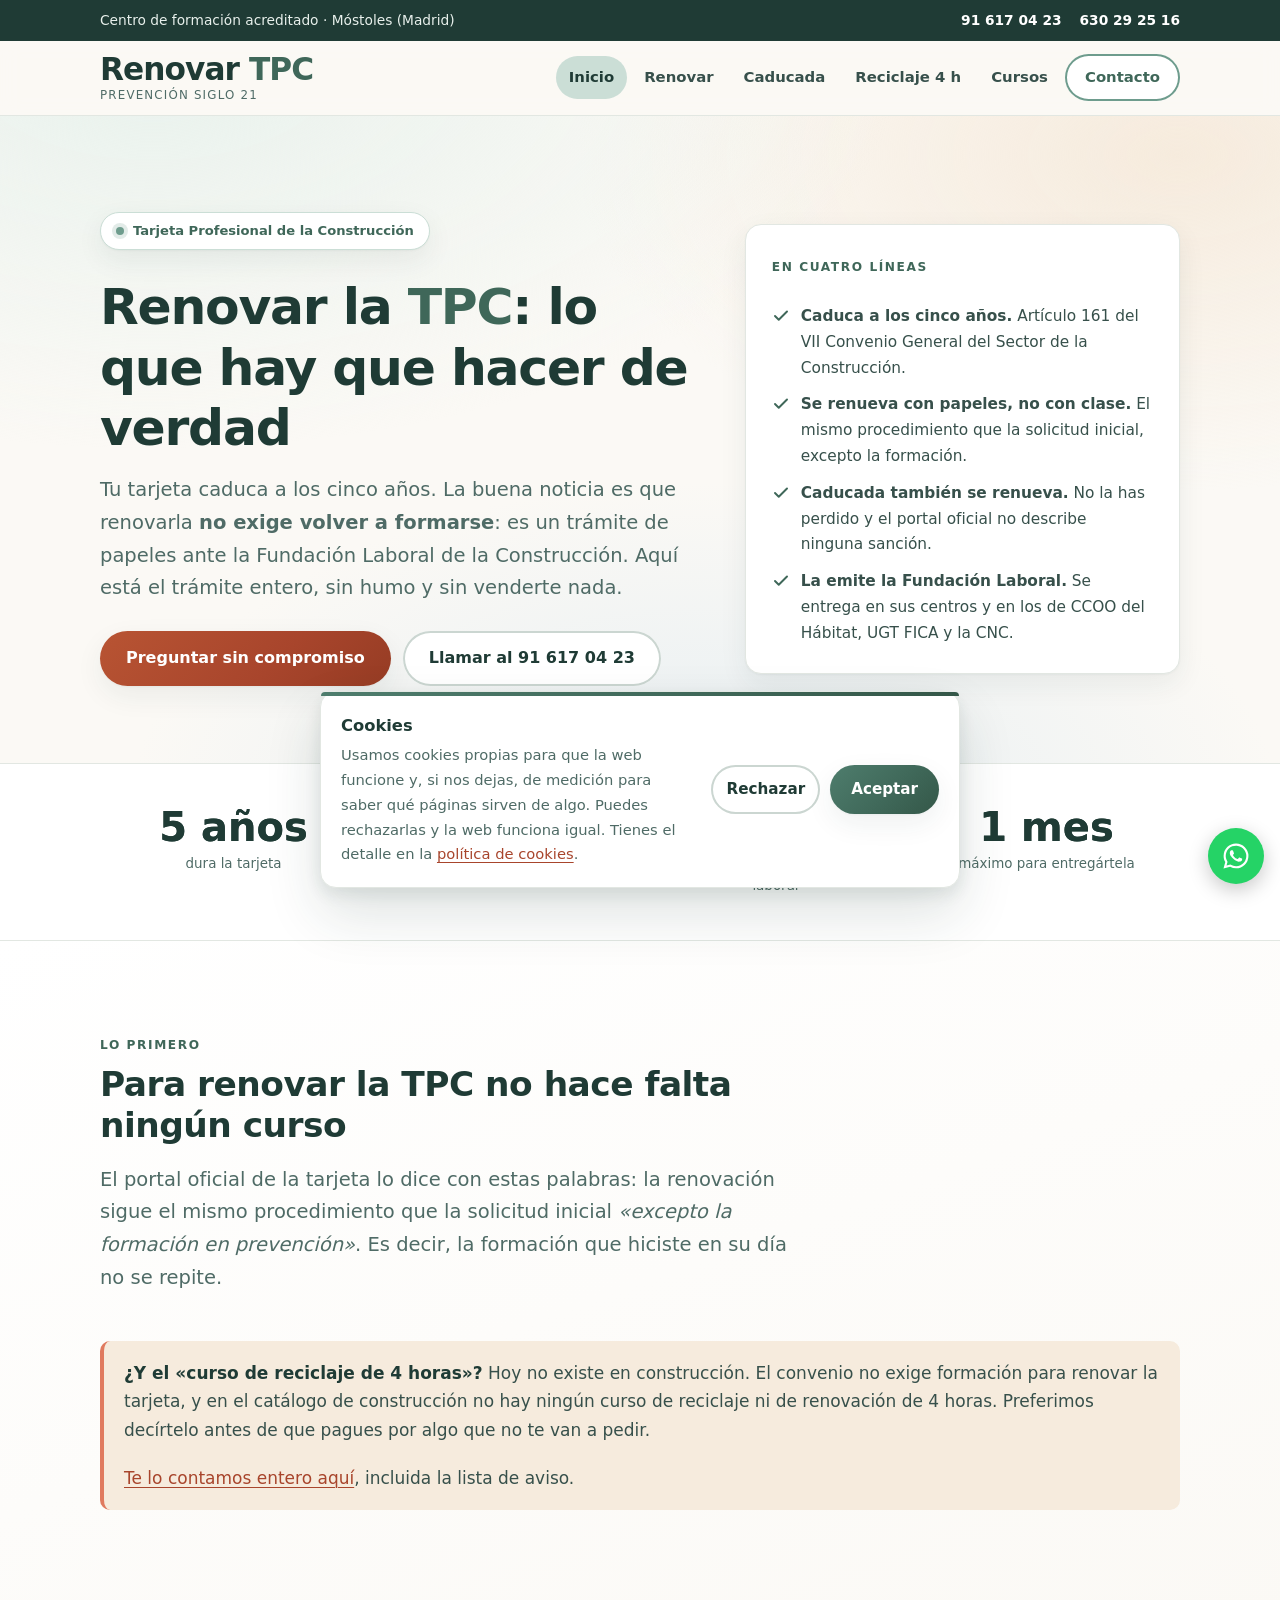
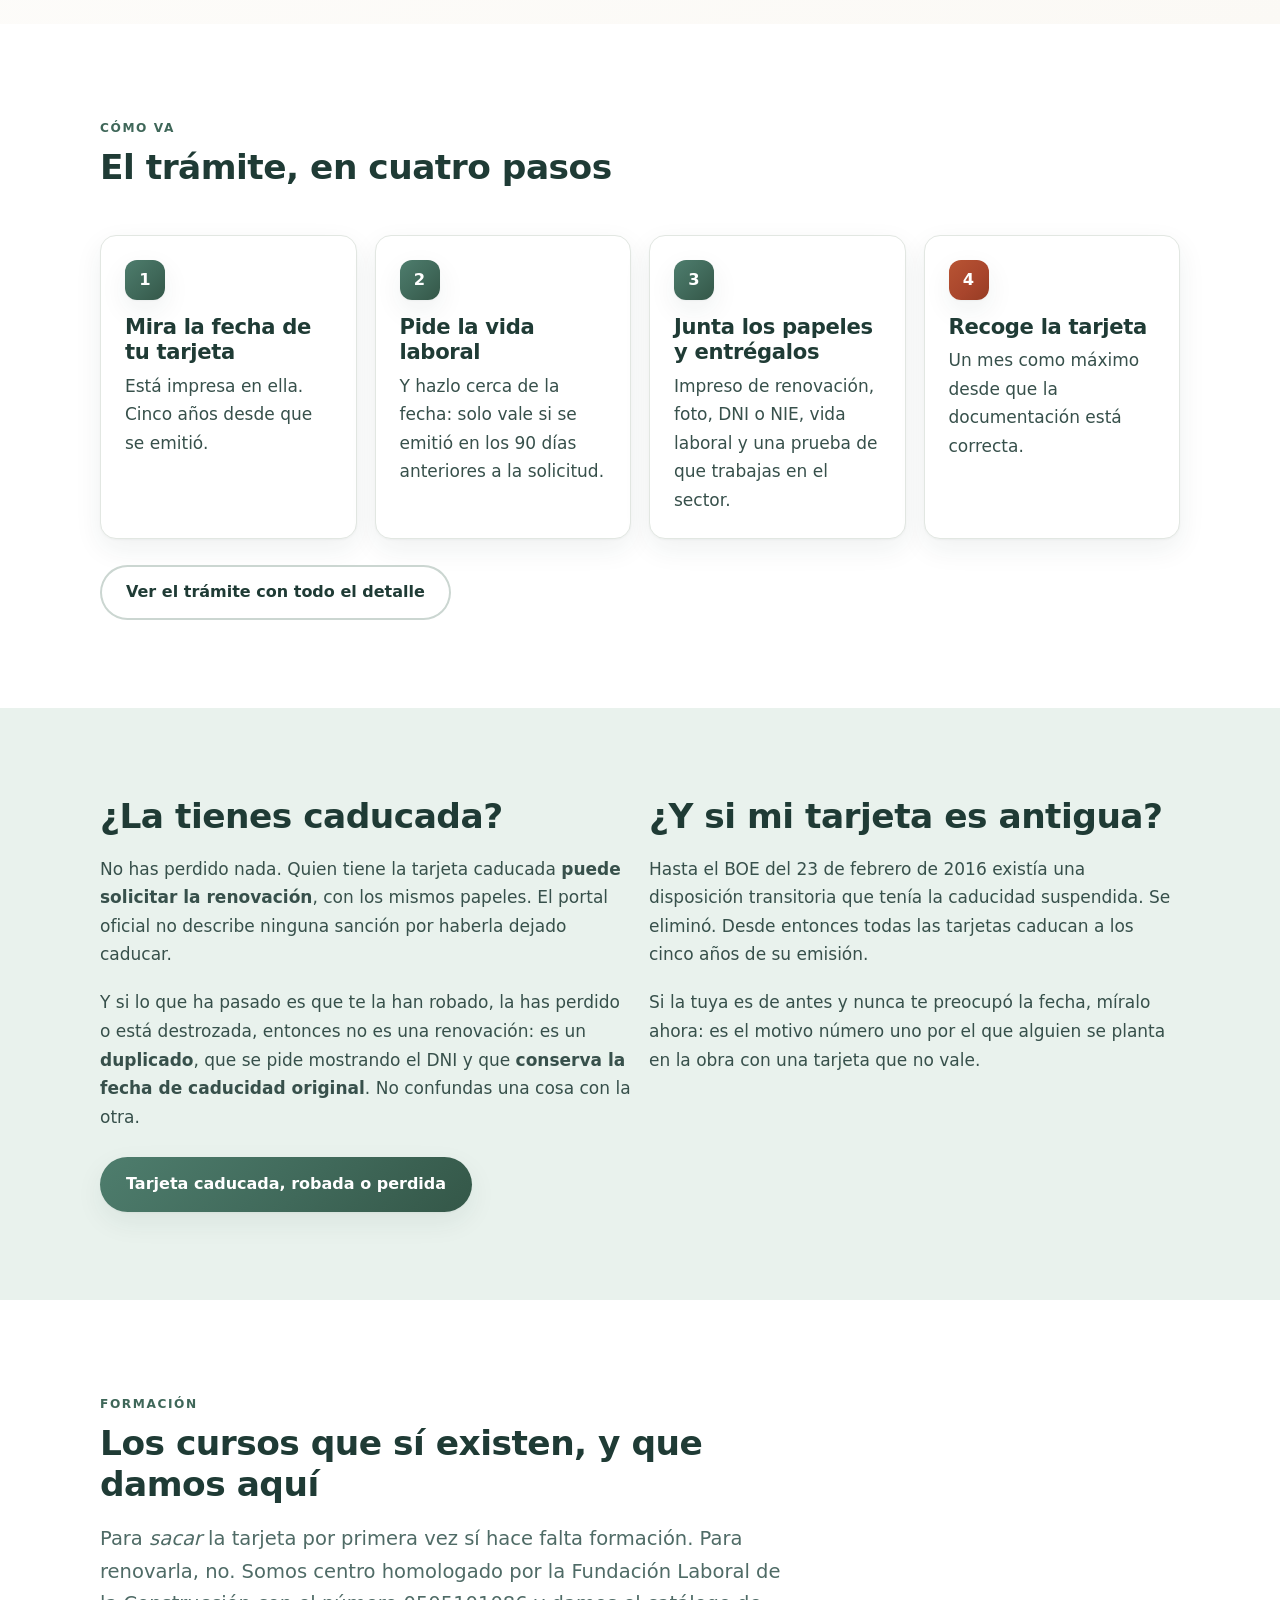
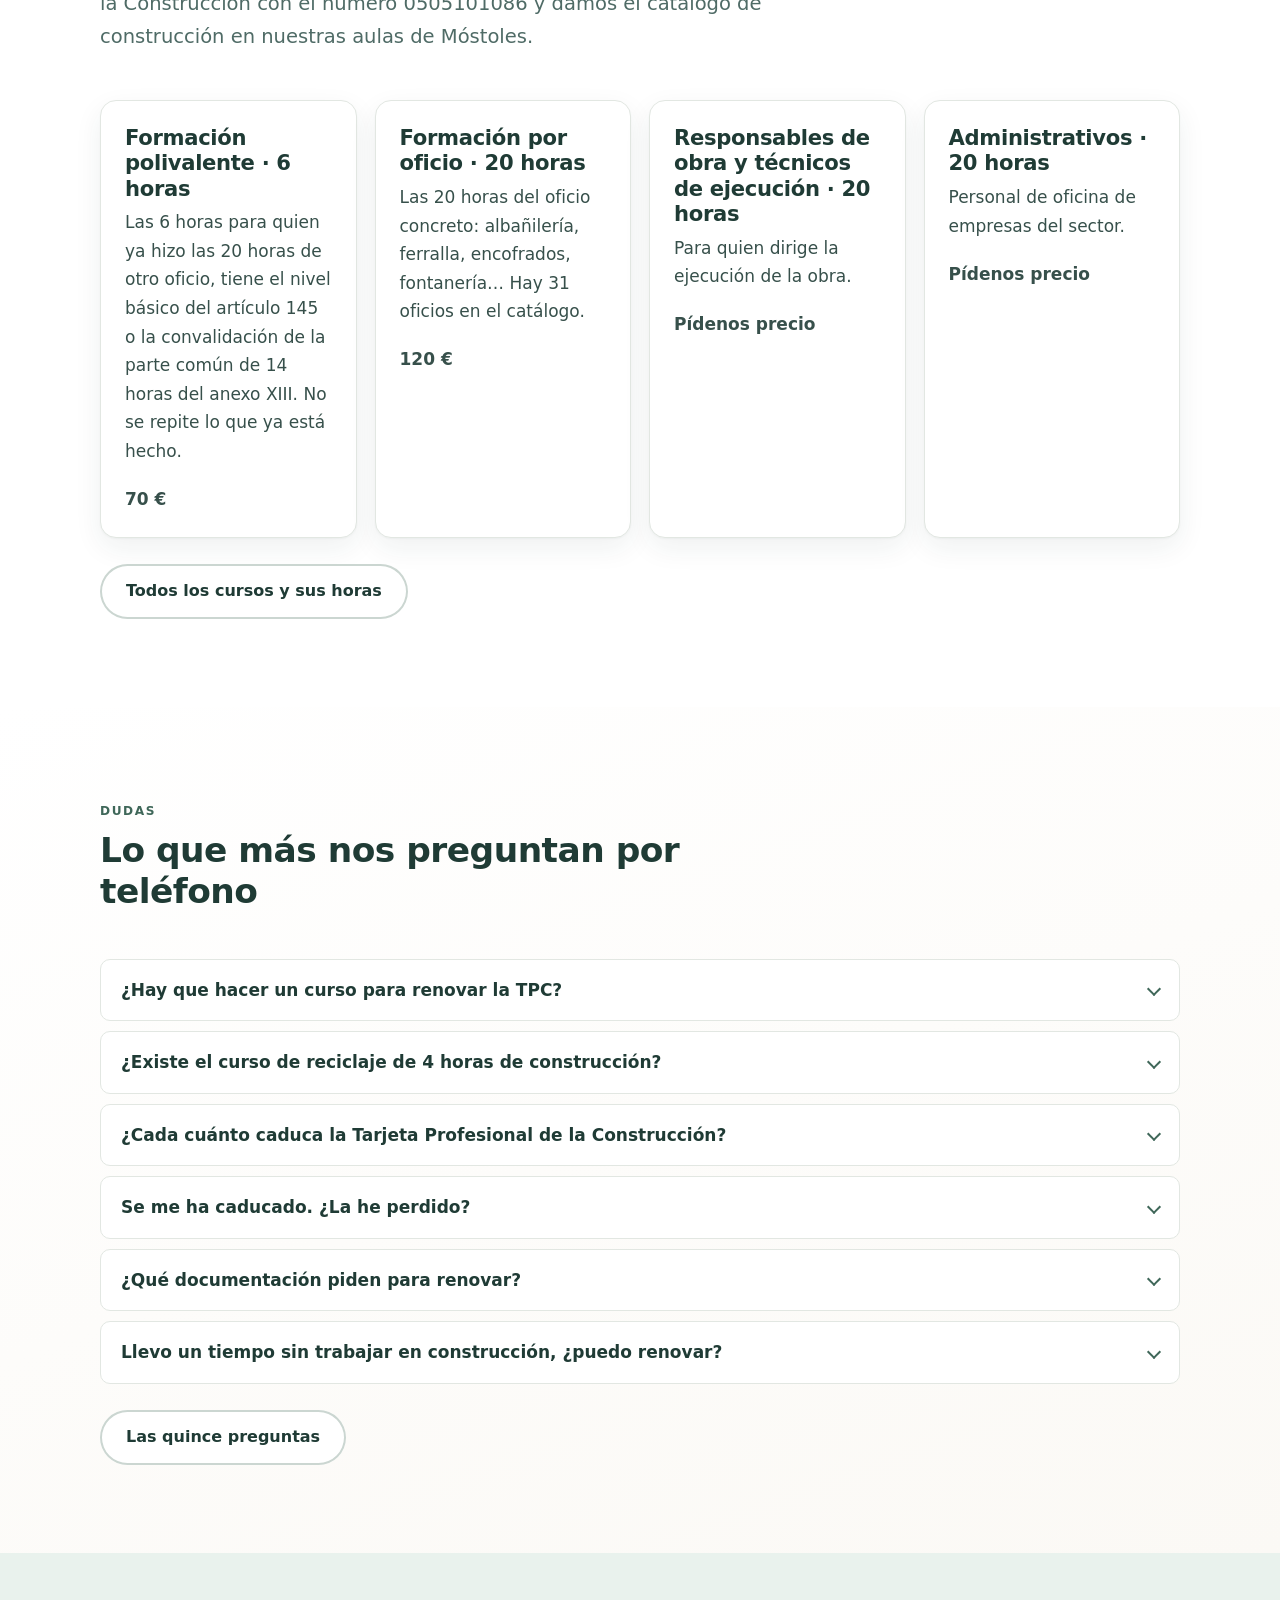
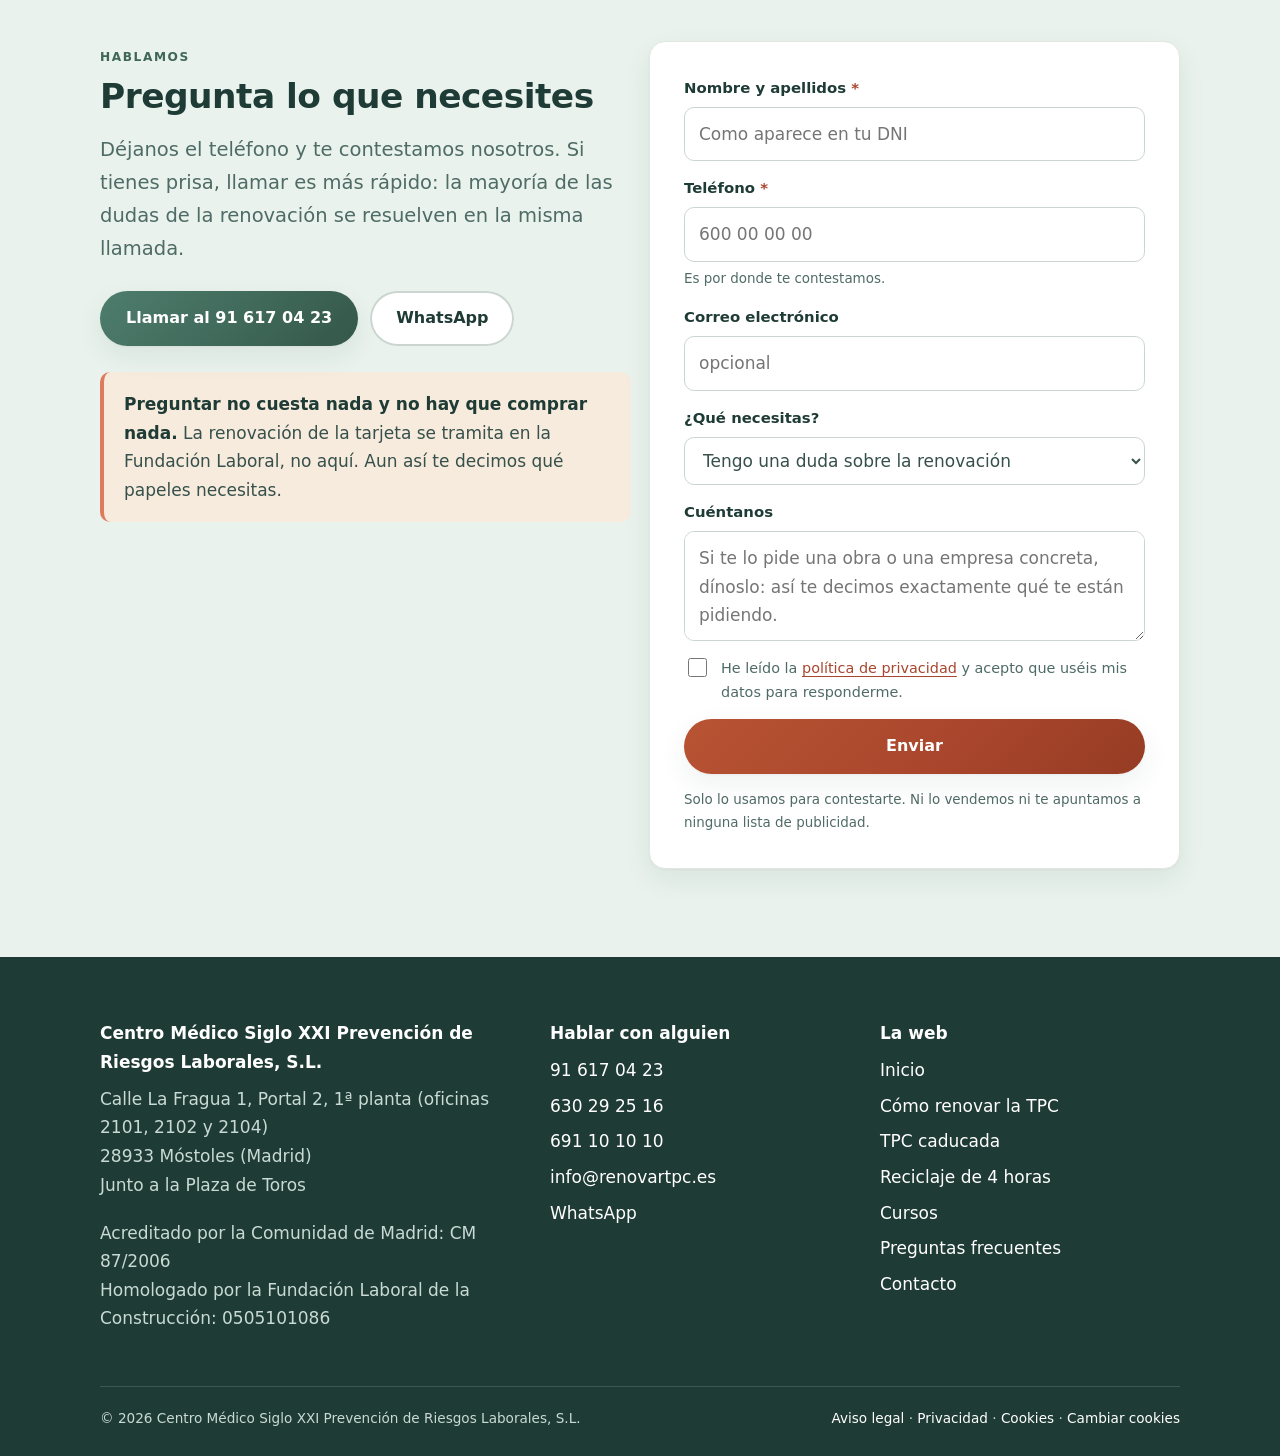
==== index.html @ 8c1eff7b "Medición: contenedor de Tag Manager GTM-KFSLKC3Q asignado por la gestora Se escribe en _web/centro.p" ====
<!doctype html>
<html lang="es-ES" data-gtm="GTM-KFSLKC3Q">
<head>
<meta charset="utf-8">
<meta name="viewport" content="width=device-width, initial-scale=1">
<title>Renovar la TPC: cómo se renueva la tarjeta de construcción</title>
<meta name="description" content="Cómo renovar la Tarjeta Profesional de la Construcción: caduca a los cinco años y se renueva con papeles, no con un curso. Centro en Móstoles, Madrid.">
<link rel="canonical" href="https://renovartpc.es/">
<meta name="robots" content="index, follow, max-snippet:-1, max-image-preview:large">
<meta name="theme-color" content="#1F3B35">
<meta property="og:type" content="website">
<meta property="og:site_name" content="Renovar la TPC · Prevención Siglo 21">
<meta property="og:locale" content="es_ES">
<meta property="og:title" content="Renovar la TPC: cómo se renueva la tarjeta de construcción">
<meta property="og:description" content="Cómo renovar la Tarjeta Profesional de la Construcción: caduca a los cinco años y se renueva con papeles, no con un curso. Centro en Móstoles, Madrid.">
<meta property="og:url" content="https://renovartpc.es/">
<meta name="twitter:card" content="summary">
<link rel="icon" href="/favicon.svg" type="image/svg+xml">
<style>:root{--tinta:#1F3B35;--texto:#37504B;--tenue:#4F6B66;--papel:#ffffff;--crema:#FBF9F5;--menta:#E9F2ED;--cielo:#E6EEF2;--arena:#F6EBDD;--salvia:#6E9C8D;--salvia-osc:#3F6759;--salvia-tenue:#CBDED6;--coral:#E07A5F;--coral-osc:#A8452C;--coral-tenue:#FBE7E0;--borde:#E2E7E2;--borde-fuerte:#CBD6D1;--deg-salvia:linear-gradient(135deg,#4E7D6D 0%,#40695A 55%,#345748 100%);--deg-coral:linear-gradient(135deg,#B85433 0%,#A8452C 60%,#963C24 100%);--deg-papel:linear-gradient(160deg,#FFFFFF 0%,#FBF9F5 100%);--deg-hero:radial-gradient(1200px 620px at 12% -8%,#E9F2ED 0%,rgba(233,242,237,0) 62%),radial-gradient(1000px 560px at 92% 6%,#F6EBDD 0%,rgba(246,235,221,0) 60%),radial-gradient(900px 520px at 55% 108%,#E6EEF2 0%,rgba(230,238,242,0) 64%);--sombra:0 1px 2px rgba(31,59,53,.04),0 10px 28px rgba(31,59,53,.07);--sombra-alta:0 6px 16px rgba(31,59,53,.10),0 26px 56px rgba(31,59,53,.14);--brillo:0 0 0 4px rgba(110,156,141,.18);--brillo-coral:0 0 0 4px rgba(224,122,95,.22);--radio:16px;--radio-sm:10px;--ancho:1120px;--fuente:"Segoe UI",system-ui,-apple-system,"Helvetica Neue",Arial,sans-serif}*,*::before,*::after{box-sizing:border-box}html{scroll-behavior:smooth;-webkit-text-size-adjust:100%;overflow-x:hidden;scroll-padding-top:84px}body{margin:0;font-family:var(--fuente);font-size:17px;line-height:1.68;color:var(--texto);background:var(--crema);-webkit-font-smoothing:antialiased}img,svg,iframe{max-width:100%}img{height:auto;display:block}.wrap{width:100%;max-width:var(--ancho);margin:0 auto;padding:0 20px}:focus-visible{outline:3px solid var(--salvia-osc);outline-offset:3px;border-radius:4px}.saltar{position:absolute;left:-9999px;top:0;z-index:100;background:var(--tinta);color:#fff;padding:12px 18px;border-radius:0 0 var(--radio-sm) 0;font-weight:600}.saltar:focus{left:0}h1,h2,h3,h4{color:var(--tinta);line-height:1.2;margin:0 0 .5em;font-weight:700;letter-spacing:-.015em}h1{font-size:clamp(1.95rem,5.2vw,3.15rem);letter-spacing:-.025em}h2{font-size:clamp(1.5rem,3.6vw,2.15rem)}h3{font-size:clamp(1.12rem,2.2vw,1.32rem)}h4{font-size:1.02rem}p{margin:0 0 1.15em}a{color:var(--coral-osc);text-decoration-thickness:1px;text-underline-offset:3px}a:hover{color:var(--tinta)}.entradilla{font-size:clamp(1.05rem,2.1vw,1.22rem);color:var(--tenue);max-width:62ch}.rotulo{display:inline-block;font-size:.76rem;font-weight:800;letter-spacing:.13em;text-transform:uppercase;color:var(--salvia-osc);margin:0 0 .7em}.seccion{padding:clamp(48px,7vw,88px) 0}.seccion--menta{background:var(--menta)}.seccion--crema{background:var(--deg-papel)}.seccion--papel{background:var(--papel)}.cabecera-seccion{max-width:64ch;margin-bottom:clamp(28px,4vw,46px)}.barra{background:var(--tinta);color:#E8F0EC;font-size:.86rem}.barra__in{display:flex;flex-wrap:wrap;gap:6px 22px;align-items:center;justify-content:space-between;padding:9px 20px}.barra a{color:#fff;font-weight:600;text-decoration:none}.barra a:hover{text-decoration:underline}.barra__tels{display:flex;gap:18px;flex-wrap:wrap}.cab{position:sticky;top:0;z-index:50;background:rgba(251,249,245,.92);backdrop-filter:saturate(1.4) blur(10px);border-bottom:1px solid var(--borde)}.cab__in{display:flex;align-items:center;justify-content:space-between;gap:16px;padding:12px 20px}.logo{display:flex;flex-direction:column;text-decoration:none;line-height:1.16}.logo__marca{font-weight:800;font-size:1.16rem;color:var(--tinta);letter-spacing:-.02em}.logo__marca b{color:var(--salvia-osc);font-weight:800}.logo__sub{font-size:.69rem;letter-spacing:.1em;text-transform:uppercase;color:var(--tenue)}.nav ul{display:flex;align-items:center;gap:4px;list-style:none;margin:0;padding:0}.nav a:not(.btn){display:block;padding:9px 13px;border-radius:999px;color:var(--texto);text-decoration:none;font-size:.93rem;font-weight:600;transition:background .18s ease,color .18s ease}.nav a:not(.btn):hover{background:var(--menta);color:var(--tinta)}.nav a:not(.btn).activo{background:var(--salvia-tenue);color:var(--tinta)}.nav .btn{padding:11px 20px;font-size:.93rem}.menu-check,.menu-boton{display:none}.btn{position:relative;z-index:0;overflow:hidden;display:inline-flex;align-items:center;justify-content:center;gap:9px;padding:14px 26px;border:0;border-radius:999px;font:inherit;font-weight:700;font-size:1rem;text-decoration:none;cursor:pointer;transition:transform .22s cubic-bezier(.2,.7,.3,1),box-shadow .22s ease,filter .22s ease}.btn--cta{background:var(--deg-coral);color:#fff;box-shadow:var(--sombra)}.btn--cta:hover{color:#fff;transform:translateY(-2px) scale(1.035);box-shadow:var(--sombra-alta),var(--brillo-coral);filter:saturate(1.06)}.btn--salvia{background:var(--deg-salvia);color:#fff;box-shadow:var(--sombra)}.btn--salvia:hover{color:#fff;transform:translateY(-2px) scale(1.035);box-shadow:var(--sombra-alta),var(--brillo)}.btn--linea{background:var(--papel);color:var(--tinta);box-shadow:inset 0 0 0 2px var(--borde-fuerte)}.btn--linea:hover{color:var(--tinta);transform:translateY(-2px) scale(1.035);box-shadow:inset 0 0 0 2px var(--salvia),var(--brillo)}.btn:active{transform:translateY(0) scale(.99)}.btn::after{content:"";position:absolute;z-index:-1;top:-60%;bottom:-60%;left:-55%;width:38%;background:linear-gradient(100deg,transparent 0%,rgba(255,255,255,.10) 26%,rgba(255,255,255,.55) 50%,rgba(255,255,255,.10) 74%,transparent 100%);transform:translateX(0) skewX(-18deg);animation:destello 4.2s cubic-bezier(.5,0,.5,1) infinite}.btn--linea::after{background:linear-gradient(100deg,transparent,rgba(110,156,141,.18) 50%,transparent)}.btn:hover::after{animation-duration:1.2s}@keyframes destello{0%{transform:translateX(0) skewX(-18deg)}55%,100%{transform:translateX(455%) skewX(-18deg)}}.botonera{display:flex;flex-wrap:wrap;gap:12px;margin-top:26px}.hero{position:relative;overflow:hidden;background:var(--crema)}.hero::before{content:"";position:absolute;inset:0;background:var(--deg-hero);pointer-events:none}.hero__in{position:relative;padding:clamp(46px,8vw,96px) 20px clamp(40px,6vw,78px)}.hero__grid{display:grid;gap:clamp(30px,5vw,56px);align-items:center}.sello{display:inline-flex;align-items:center;gap:9px;background:var(--papel);border:1px solid var(--salvia-tenue);color:var(--salvia-osc);font-weight:700;font-size:.82rem;padding:7px 15px;border-radius:999px;box-shadow:var(--sombra)}.sello__punto{width:8px;height:8px;border-radius:50%;background:var(--salvia);box-shadow:0 0 0 4px rgba(110,156,141,.20)}.hero h1{margin:.55em 0 .3em}.hero h1 em{font-style:normal;color:var(--salvia-osc)}.ficha{background:var(--papel);border-radius:var(--radio);box-shadow:var(--sombra);padding:26px;border:1px solid var(--borde);position:relative;overflow:hidden}.ficha::before{content:"";position:absolute;inset:0 0 auto 0;height:5px;background:var(--deg-salvia)}.ficha__precio{display:flex;align-items:baseline;gap:10px;margin-bottom:2px}.ficha__euros{font-size:clamp(2.5rem,7vw,3.4rem);font-weight:800;color:var(--tinta);line-height:1}.ficha__iva{font-size:.9rem;color:var(--tenue);font-weight:600}.ficha__lista{list-style:none;margin:18px 0 0;padding:0;display:grid;gap:11px}.ficha__lista li{display:flex;gap:11px;align-items:flex-start;font-size:.96rem}.ficha__lista svg{flex:none;margin-top:3px}.cifras{background:var(--papel);border-top:1px solid var(--borde);border-bottom:1px solid var(--borde)}.cifras__grid{display:grid;grid-template-columns:repeat(4,1fr);gap:4px;padding:32px 0;text-align:center}.cifra__n{display:block;font-weight:800;line-height:1.05;color:var(--tinta);font-size:clamp(1.65rem,3.6vw,2.5rem)}.cifra__t{display:block;font-size:.84rem;color:var(--tenue);margin-top:5px}.rejilla{display:grid;gap:18px}.rejilla--2{grid-template-columns:repeat(2,1fr)}.rejilla--3{grid-template-columns:repeat(3,1fr)}.rejilla--4{grid-template-columns:repeat(4,1fr)}.tarjeta{background:var(--papel);border:1px solid var(--borde);border-radius:var(--radio);padding:24px;box-shadow:var(--sombra);position:relative;overflow:hidden;transition:transform .26s cubic-bezier(.2,.7,.3,1),box-shadow .26s ease,border-color .26s ease}.tarjeta:hover{transform:translateY(-4px) scale(1.012);box-shadow:var(--sombra-alta);border-color:var(--salvia-tenue)}.tarjeta h3{margin-bottom:.35em}.tarjeta p:last-child{margin-bottom:0}.tarjeta__num{display:inline-flex;align-items:center;justify-content:center;width:40px;height:40px;border-radius:12px;margin-bottom:14px;background:var(--deg-salvia);color:#fff;font-weight:800;font-size:1.02rem;box-shadow:var(--sombra)}.tarjeta--acento .tarjeta__num{background:var(--deg-coral)}.icono{display:inline-flex;align-items:center;justify-content:center;width:44px;height:44px;border-radius:13px;margin-bottom:14px;background:var(--menta);color:var(--salvia-osc)}.icono svg{width:22px;height:22px}.aviso{background:var(--arena);border-left:4px solid var(--coral);border-radius:var(--radio-sm);padding:18px 20px;margin:26px 0}.aviso p:last-child{margin-bottom:0}.aviso strong{color:var(--tinta)}.bloque{background:var(--papel);border:1px solid var(--borde);border-radius:var(--radio);overflow:hidden;margin-bottom:14px;transition:box-shadow .24s ease,border-color .24s ease}.bloque:hover{box-shadow:var(--sombra);border-color:var(--salvia-tenue)}.bloque__cab{display:flex;gap:14px;align-items:center;padding:18px 22px;background:var(--deg-papel)}.bloque__n{flex:none;width:34px;height:34px;border-radius:10px;display:grid;place-items:center;background:var(--menta);color:var(--salvia-osc);font-weight:800;font-size:.92rem}.bloque__cab h3{margin:0;font-size:1.06rem}.bloque ul{margin:0;padding:4px 22px 20px 48px;color:var(--texto)}.bloque li{margin:.3em 0}.pregunta{background:var(--papel);border:1px solid var(--borde);border-radius:var(--radio-sm);margin-bottom:10px;overflow:hidden;transition:border-color .2s ease,box-shadow .2s ease}.pregunta:hover{border-color:var(--salvia-tenue);box-shadow:var(--sombra)}.pregunta[open]{border-color:var(--salvia-tenue);box-shadow:var(--sombra)}.pregunta summary{cursor:pointer;list-style:none;padding:16px 52px 16px 20px;font-weight:700;color:var(--tinta);position:relative}.pregunta summary::-webkit-details-marker{display:none}.pregunta summary::after{content:"";position:absolute;right:20px;top:50%;width:10px;height:10px;margin-top:-6px;border-right:2.5px solid var(--salvia-osc);border-bottom:2.5px solid var(--salvia-osc);transform:rotate(45deg);transition:transform .22s ease}.pregunta[open] summary::after{transform:rotate(-135deg);margin-top:-2px}.pregunta__cuerpo{padding:0 20px 18px}.pregunta__cuerpo p:last-child{margin-bottom:0}.tabla-envoltorio{overflow-x:auto;border-radius:var(--radio);border:1px solid var(--borde);background:var(--papel)}table{width:100%;border-collapse:collapse;font-size:.95rem}th,td{padding:13px 16px;text-align:left;border-bottom:1px solid var(--borde)}th{background:var(--menta);color:var(--tinta);font-weight:700;white-space:nowrap}tr:last-child td{border-bottom:0}.form{display:grid;gap:15px}.campo{display:grid;gap:6px}.campo label{font-weight:600;font-size:.93rem;color:var(--tinta)}.campo .obl{color:var(--coral-osc)}.campo input,.campo select,.campo textarea{font:inherit;color:var(--texto);background:var(--papel);border:1.5px solid var(--borde-fuerte);border-radius:var(--radio-sm);padding:12px 14px;width:100%;transition:border-color .18s ease,box-shadow .18s ease}.campo input:hover,.campo select:hover,.campo textarea:hover{border-color:var(--salvia)}.campo input:focus,.campo select:focus,.campo textarea:focus{outline:none;border-color:var(--salvia-osc);box-shadow:var(--brillo)}.campo textarea{min-height:110px;resize:vertical}.campo .pista{font-size:.84rem;color:var(--tenue)}.consentimiento{display:flex;gap:11px;align-items:flex-start;font-size:.9rem;color:var(--tenue)}.consentimiento input{width:19px;height:19px;flex:none;margin-top:2px;accent-color:var(--salvia-osc)}.form__aviso{font-size:.84rem;color:var(--tenue);margin:0}.form-caja{background:var(--papel);border:1px solid var(--borde);border-radius:var(--radio);padding:clamp(22px,3.5vw,34px);box-shadow:var(--sombra)}.resultado{border-radius:var(--radio-sm);padding:15px 18px;font-weight:600;margin-top:4px}.resultado--ok{background:var(--menta);color:var(--salvia-osc);border:1px solid var(--salvia-tenue)}.resultado--mal{background:var(--coral-tenue);color:var(--coral-osc);border:1px solid #F0C4B7}.pie{background:var(--tinta);color:#C9DAD4;padding:clamp(40px,5vw,62px) 0 26px}.pie a{color:#fff;text-decoration:none}.pie a:hover{text-decoration:underline;color:#fff}.pie__grid{display:grid;gap:30px}.pie__titulo{color:#fff;font-weight:700;margin-bottom:.5em}.pie ul{list-style:none;margin:0;padding:0;display:grid;gap:7px}.pie__legal{margin-top:34px;padding-top:20px;border-top:1px solid rgba(255,255,255,.14);font-size:.85rem;display:flex;flex-wrap:wrap;gap:8px 20px;justify-content:space-between}.wasap{position:fixed;right:16px;bottom:16px;z-index:40;width:56px;height:56px;border-radius:50%;display:grid;place-items:center;background:#25D366;color:#fff;box-shadow:0 6px 20px rgba(0,0,0,.22);transition:transform .22s cubic-bezier(.2,.7,.3,1),box-shadow .22s ease}.wasap:hover{transform:scale(1.1);box-shadow:0 10px 28px rgba(0,0,0,.28);color:#fff}.wasap svg{width:30px;height:30px}.js .aparece{opacity:0;transform:translateY(20px)}.js .aparece.visible{opacity:1;transform:none;transition:opacity .55s ease,transform .55s ease}@media (prefers-reduced-motion:reduce){html{scroll-behavior:auto}.js .aparece{opacity:1;transform:none;transition:none}.btn::after{display:none}.btn:hover,.tarjeta:hover,.wasap:hover{transform:none}*{animation-duration:.001ms !important;animation-iteration-count:1 !important}}@media (min-width:720px){.hero__grid{grid-template-columns:1.15fr .85fr}.pie__grid{grid-template-columns:1.4fr 1fr 1fr}}@media (max-width:980px){.rejilla--4{grid-template-columns:repeat(2,1fr)}}@media (max-width:860px){.cab__in{flex-wrap:wrap}.menu-boton{display:grid;place-items:center;width:46px;height:46px;border-radius:12px;cursor:pointer;background:var(--menta)}.menu-boton span,.menu-boton span::before,.menu-boton span::after{content:"";display:block;width:20px;height:2px;border-radius:2px;background:var(--tinta);transition:transform .22s ease,opacity .22s ease}.menu-boton span::before{transform:translateY(-6px)}.menu-boton span::after{transform:translateY(4px)}.menu-check:checked + .menu-boton span{background:transparent}.menu-check:checked + .menu-boton span::before{transform:translateY(0) rotate(45deg)}.menu-check:checked + .menu-boton span::after{transform:translateY(-2px) rotate(-45deg)}.nav{flex-basis:100%;max-height:0;overflow:hidden;transition:max-height .3s ease}.menu-check:checked ~ .nav{max-height:32rem}.nav ul{flex-direction:column;align-items:stretch;gap:2px;padding:8px 0 12px}.nav a{padding:12px 14px;border-radius:var(--radio-sm)}.nav .btn{width:100%;margin-top:8px}}@media (max-width:700px){.rejilla--2,.rejilla--3{grid-template-columns:1fr}.cifras__grid{grid-template-columns:1fr 1fr;gap:22px 4px}.barra__in{justify-content:center;text-align:center}}@media (max-width:420px){.rejilla--4{grid-template-columns:1fr}}@media print{.cab,.barra,.wasap,.botonera,.form-caja,.pie__legal{display:none}body{background:#fff;font-size:12pt}.seccion{padding:12pt 0}a[href^="http"]::after{content:" (" attr(href) ")";font-size:9pt;color:#555}}.cookies{position:fixed;left:12px;right:12px;bottom:12px;z-index:60;background:var(--papel);border:1px solid var(--borde);border-radius:var(--radio);box-shadow:var(--sombra-alta);padding:20px;max-width:640px;margin:0 auto;opacity:0;transform:translateY(16px);transition:opacity .3s ease,transform .3s cubic-bezier(.2,.7,.3,1)}.cookies.visible{opacity:1;transform:none}.cookies::before{content:"";position:absolute;inset:0 0 auto 0;height:4px;border-radius:var(--radio) var(--radio) 0 0;background:var(--deg-salvia)}.cookies__in{display:grid;gap:16px}.cookies__texto strong{display:block;color:var(--tinta);font-size:1.02rem;margin-bottom:4px}.cookies__texto p{margin:0;font-size:.92rem;color:var(--tenue)}.cookies__botones{display:flex;gap:10px}.cookies__botones .btn{flex:1;padding:12px 18px;font-size:.95rem}@media (min-width:620px){.cookies__in{grid-template-columns:1fr auto;align-items:center}.cookies__botones{flex:none}}@media (prefers-reduced-motion:reduce){.cookies{transition:none;opacity:1;transform:none}}.logo__marca{font-size:1.95rem;letter-spacing:-.03em;line-height:1.05}.logo__sub{font-size:.74rem;margin-top:3px}@media (max-width:520px){.logo__marca{font-size:1.5rem}}.nav .btn--cta{background:var(--papel);color:var(--salvia-osc);box-shadow:inset 0 0 0 2px var(--salvia);transition:transform .24s cubic-bezier(.2,.7,.3,1),box-shadow .24s ease,background .24s ease,color .24s ease}.nav .btn--cta:hover{transform:scale(1.2);color:#fff;background:var(--deg-salvia);box-shadow:inset 0 0 0 2px transparent,var(--sombra-alta),var(--brillo)}.nav .btn--cta::after{display:none}.linterna{position:relative;overflow:hidden}.linterna::before{content:"";position:absolute;inset:0;pointer-events:none;opacity:0;transition:opacity .35s ease;background:radial-gradient(220px circle at var(--mx,50%) var(--my,50%),rgba(110,156,141,.30) 0%,rgba(110,156,141,.14) 38%,rgba(110,156,141,0) 70%)}.linterna:hover::before{opacity:1}.cifra__n{background-image:linear-gradient(100deg,var(--tinta) 0%,var(--tinta) 40%,var(--salvia) 50%,var(--tinta) 60%,var(--tinta) 100%);background-size:300% 100%;background-position:100% 0;-webkit-background-clip:text;background-clip:text;transition:background-position .75s ease}.cifras__grid>div:hover .cifra__n{background-position:0 0;-webkit-text-fill-color:transparent;color:transparent}.cifras__grid>div{border-radius:var(--radio);padding:10px 6px}.ficha--luz{transition:box-shadow .3s ease,border-color .3s ease}.ficha--luz:hover{box-shadow:var(--sombra-alta);border-color:var(--salvia-tenue)}.ficha--luz::before{z-index:2}.tarjeta.linterna:hover{border-color:var(--salvia)}.barras{margin:26px 0 6px}.barras__barra{display:flex;height:54px;border-radius:12px;overflow:hidden;box-shadow:var(--sombra);border:1px solid var(--borde)}.barras__parte{display:grid;place-items:center;color:#fff;font-weight:800;font-size:1.02rem;letter-spacing:-.01em}.barras__parte--aula{flex:20;background:linear-gradient(135deg,#35594C 0%,#2B4A3F 100%)}.barras__parte--online{flex:40;background:linear-gradient(135deg,#4E7D6D 0%,#40695A 100%)}.barras__pies{display:flex;margin-top:10px;gap:0}.barras__pie{font-size:.9rem;color:var(--tenue);padding-right:12px}.barras__pie strong{display:block;color:var(--tinta);font-size:.98rem}.barras__pie--aula{flex:20}.barras__pie--online{flex:40}@media (max-width:560px){.barras__parte{font-size:.88rem}.barras__pie{font-size:.82rem}}.temario-2{display:grid;gap:14px;align-items:start}@media (min-width:860px){.temario-2{grid-template-columns:1fr 1fr}}.temario-2 .bloque{margin-bottom:0}.temario-2 .bloque ul{padding:4px 20px 18px 46px;font-size:.95rem}.tels{list-style:none;margin:0;padding:0;display:grid;gap:10px;text-align:center}.tels a{display:block;font-size:1.28rem;font-weight:800;color:var(--salvia-osc);text-decoration:none;letter-spacing:-.01em;padding:8px 10px;border-radius:var(--radio-sm);transition:background .18s ease,transform .18s ease}.tels a:hover{background:var(--menta);color:var(--tinta);transform:scale(1.04)}.direccion{color:var(--texto);text-decoration:none;display:inline-block}.direccion:hover{color:var(--salvia-osc);text-decoration:underline}@media (prefers-reduced-motion:reduce){.linterna::before{display:none}.cifra__n{background-image:none;transition:none}.cifras__grid>div:hover .cifra__n{color:var(--tinta);-webkit-text-fill-color:currentColor}.nav .btn--cta:hover,.tels a:hover{transform:none}}main>.seccion:first-child{padding-top:clamp(22px,3vw,40px);padding-bottom:clamp(10px,1.4vw,18px)}main>.seccion:first-child .cabecera-seccion{margin-bottom:0}main>.seccion:first-child + .seccion{padding-top:clamp(20px,2.6vw,40px)}main>.seccion:first-child .entradilla:last-child{margin-bottom:0}main>.seccion:first-child h1{margin-bottom:.35em}@media (max-width:700px){main>.seccion:first-child{padding-top:18px;padding-bottom:8px}main>.seccion:first-child + .seccion{padding-top:18px}.seccion{padding:34px 0}.cabecera-seccion{margin-bottom:20px}main>.seccion:first-child .botonera{margin-top:18px}}</style>
<script type="application/ld+json">{"@context":"https://schema.org","@type":["EducationalOrganization","LocalBusiness"],"@id":"https://renovartpc.es/#centro","name":"Prevención Siglo 21 — Centro de formación","legalName":"Centro Médico Siglo XXI Prevención de Riesgos Laborales, S.L.","url":"https://renovartpc.es","telephone":["+34916170423","+34630292516","+34691101010"],"email":"info@renovartpc.es","address":{"@type":"PostalAddress","streetAddress":"Calle La Fragua 1, Portal 2, 1ª planta (oficinas 2101, 2102 y 2104)","postalCode":"28933","addressLocality":"Móstoles","addressRegion":"Madrid","addressCountry":"ES"},"areaServed":{"@type":"AdministrativeArea","name":"Comunidad de Madrid"},"identifier":[{"@type":"PropertyValue","name":"Acreditación de la Comunidad de Madrid","value":"CM 87/2006"},{"@type":"PropertyValue","name":"Homologación de la Fundación Laboral de la Construcción","value":"0505101086"}],"openingHoursSpecification":[{"@type":"OpeningHoursSpecification","dayOfWeek":["Monday","Tuesday","Wednesday","Thursday"],"opens":"08:00","closes":"18:00"},{"@type":"OpeningHoursSpecification","dayOfWeek":"Friday","opens":"08:00","closes":"15:00"}]}</script>
<script type="application/ld+json">{"@context":"https://schema.org","@type":"HowTo","@id":"https://renovartpc.es/renovar-la-tpc/#howto","name":"Cómo renovar la Tarjeta Profesional de la Construcción","description":"El procedimiento de renovación de la TPC: es el mismo que el de la solicitud inicial excepto la formación en prevención, que no se exige.","inLanguage":"es","totalTime":"P1M","supply":[{"@type":"HowToSupply","name":"Impreso de solicitud de renovación"},{"@type":"HowToSupply","name":"Una foto tamaño carnet"},{"@type":"HowToSupply","name":"Fotocopia del DNI o del NIE"},{"@type":"HowToSupply","name":"Informe de vida laboral"}],"step":[{"@type":"HowToStep","position":1,"name":"Comprueba la fecha de caducidad de tu tarjeta","text":"La TPC caduca a los cinco años de su emisión (artículo 161 del VII Convenio General del Sector de la Construcción). La fecha está impresa en la propia tarjeta. Si ya ha pasado, se puede renovar igualmente.","url":"https://renovartpc.es/renovar-la-tpc/#paso-1"},{"@type":"HowToStep","position":2,"name":"Pide el informe de vida laboral","text":"Tiene que estar emitido dentro de los 90 días anteriores a la solicitud. Si es más antiguo, no vale y te lo requerirán.","url":"https://renovartpc.es/renovar-la-tpc/#paso-2"},{"@type":"HowToStep","position":3,"name":"Reúne el resto de la documentación","text":"Impreso de solicitud de renovación, una foto tamaño carnet y fotocopia del DNI o NIE. Y al menos uno de estos: certificado de empresa para la Fundación Laboral (Anexo VI), certificado de empresa para el Servicio Público de Empleo, recibos de salarios o contrato de trabajo.","url":"https://renovartpc.es/renovar-la-tpc/#paso-3"},{"@type":"HowToStep","position":4,"name":"Entrégalo en un punto de tramitación","text":"Centros de la Fundación Laboral de la Construcción, sedes de las asociaciones de la CNC, sedes de CCOO del Hábitat o de UGT FICA.","url":"https://renovartpc.es/renovar-la-tpc/#paso-4"},{"@type":"HowToStep","position":5,"name":"Espera la tarjeta","text":"La entrega tarda un mes como máximo desde que la documentación está correcta. Si falta algo, tienes 10 días para subsanarlo.","url":"https://renovartpc.es/renovar-la-tpc/#paso-5"}]}</script>
</head>
<body>
<a class="saltar" href="#principal">Saltar al contenido</a>

<div class="barra">
  <div class="wrap barra__in">
    <span>Centro de formación acreditado · Móstoles (Madrid)</span>
    <span class="barra__tels"><a href="tel:+34916170423">91 617 04 23</a> <a href="tel:+34630292516">630 29 25 16</a></span>
  </div>
</div>

<header class="cab">
  <div class="wrap cab__in">
    <a class="logo" href="/">
      <span class="logo__marca">Renovar <b>TPC</b></span>
      <span class="logo__sub">Prevención Siglo 21</span>
    </a>
    <input type="checkbox" id="abrir-menu" class="menu-check" hidden>
    <label for="abrir-menu" class="menu-boton" aria-label="Abrir el menú"><span></span></label>
    <nav class="nav" aria-label="Principal">
      <ul>
        <li><a href="/" class="activo" aria-current="page">Inicio</a></li>
        <li><a href="/renovar-la-tpc/">Renovar</a></li>
        <li><a href="/tpc-caducada/">Caducada</a></li>
        <li><a href="/curso-reciclaje-4-horas/">Reciclaje 4 h</a></li>
        <li><a href="/cursos/">Cursos</a></li>
        <li><a class="btn btn--cta" href="/contacto/">Contacto</a></li>
      </ul>
    </nav>
  </div>
</header>

<main id="principal">

<section class="hero">
  <div class="wrap hero__in">
    <div class="hero__grid">
      <div>
        <span class="sello"><span class="sello__punto"></span>Tarjeta Profesional de la Construcción</span>
        <h1>Renovar la <em>TPC</em>: lo que hay que hacer de verdad</h1>
        <p class="entradilla">Tu tarjeta caduca a los cinco años. La buena
        noticia es que renovarla <strong>no exige volver a formarse</strong>:
        es un trámite de papeles ante la Fundación Laboral de la Construcción.
        Aquí está el trámite entero, sin humo y sin venderte nada.</p>
        <div class="botonera"><a class="btn btn--cta" href="/contacto/">Preguntar sin compromiso</a><a class="btn btn--linea" href="tel:+34916170423">Llamar al 91 617 04 23</a></div>
      </div>

      <aside class="ficha ficha--luz linterna aparece" data-orden="1">
        <p class="rotulo">En cuatro líneas</p>
        <ul class="ficha__lista"><li><svg width="18" height="18" viewBox="0 0 24 24" fill="none" stroke="#3F6759" stroke-width="2.6" stroke-linecap="round" stroke-linejoin="round" aria-hidden="true"><path d="M20 6 9 17l-5-5"/></svg><span><strong>Caduca a los cinco años.</strong> Artículo 161 del VII Convenio General del Sector de la Construcción.</span></li><li><svg width="18" height="18" viewBox="0 0 24 24" fill="none" stroke="#3F6759" stroke-width="2.6" stroke-linecap="round" stroke-linejoin="round" aria-hidden="true"><path d="M20 6 9 17l-5-5"/></svg><span><strong>Se renueva con papeles, no con clase.</strong> El mismo procedimiento que la solicitud inicial, excepto la formación.</span></li><li><svg width="18" height="18" viewBox="0 0 24 24" fill="none" stroke="#3F6759" stroke-width="2.6" stroke-linecap="round" stroke-linejoin="round" aria-hidden="true"><path d="M20 6 9 17l-5-5"/></svg><span><strong>Caducada también se renueva.</strong> No la has perdido y el portal oficial no describe ninguna sanción.</span></li><li><svg width="18" height="18" viewBox="0 0 24 24" fill="none" stroke="#3F6759" stroke-width="2.6" stroke-linecap="round" stroke-linejoin="round" aria-hidden="true"><path d="M20 6 9 17l-5-5"/></svg><span><strong>La emite la Fundación Laboral.</strong> Se entrega en sus centros y en los de CCOO del Hábitat, UGT FICA y la CNC.</span></li></ul>
      </aside>
    </div>
  </div>
</section>

<section class="cifras">
  <div class="wrap">
    <div class="cifras__grid"><div class="linterna"><span class="cifra__n">5 años</span><span class="cifra__t">dura la tarjeta</span></div><div class="linterna"><span class="cifra__n">0 horas</span><span class="cifra__t">de formación para renovar</span></div><div class="linterna"><span class="cifra__n">90 días</span><span class="cifra__t">de antigüedad máxima de la vida laboral</span></div><div class="linterna"><span class="cifra__n">1 mes</span><span class="cifra__t">máximo para entregártela</span></div></div>
  </div>
</section>

<section class="seccion seccion--crema">
  <div class="wrap">
    <div class="cabecera-seccion aparece">
      <p class="rotulo">Lo primero</p>
      <h2>Para renovar la TPC no hace falta ningún curso</h2>
      <p class="entradilla">El portal oficial de la tarjeta lo dice con estas
      palabras: la renovación sigue el mismo procedimiento que la solicitud
      inicial <em>«excepto la formación en prevención»</em>. Es decir, la
      formación que hiciste en su día no se repite.</p>
    </div>
    
<div class="aviso aparece" data-orden="1">
  <p><strong>¿Y el «curso de reciclaje de 4 horas»?</strong> Hoy no existe en
  construcción. El convenio no exige formación para renovar la tarjeta, y en el
  catálogo de construcción no hay ningún curso de reciclaje ni de renovación de
  4 horas. Preferimos decírtelo antes de que pagues por algo que no te van a
  pedir.</p>
  <p><a href="/curso-reciclaje-4-horas/">Te lo contamos entero aquí</a>, incluida la lista de aviso.</p>
</div>
  </div>
</section>

<section class="seccion seccion--papel">
  <div class="wrap">
    <div class="cabecera-seccion aparece">
      <p class="rotulo">Cómo va</p>
      <h2>El trámite, en cuatro pasos</h2>
    </div>
    <div class="rejilla rejilla--4"><article class="tarjeta aparece" data-orden="0"><span class="tarjeta__num">1</span><h3>Mira la fecha de tu tarjeta</h3><p>Está impresa en ella. Cinco años desde que se emitió.</p></article><article class="tarjeta aparece" data-orden="1"><span class="tarjeta__num">2</span><h3>Pide la vida laboral</h3><p>Y hazlo cerca de la fecha: solo vale si se emitió en los 90 días anteriores a la solicitud.</p></article><article class="tarjeta aparece" data-orden="2"><span class="tarjeta__num">3</span><h3>Junta los papeles y entrégalos</h3><p>Impreso de renovación, foto, DNI o NIE, vida laboral y una prueba de que trabajas en el sector.</p></article><article class="tarjeta tarjeta--acento aparece" data-orden="3"><span class="tarjeta__num">4</span><h3>Recoge la tarjeta</h3><p>Un mes como máximo desde que la documentación está correcta.</p></article></div>
    <div class="botonera">
      <a class="btn btn--linea" href="/renovar-la-tpc/">Ver el trámite con todo el detalle</a>
    </div>
  </div>
</section>

<section class="seccion seccion--menta">
  <div class="wrap">
    <div class="rejilla rejilla--2">
      <div class="aparece">
        <h2>¿La tienes caducada?</h2>
        <p>No has perdido nada. Quien tiene la tarjeta caducada
        <strong>puede solicitar la renovación</strong>, con los mismos papeles.
        El portal oficial no describe ninguna sanción por haberla dejado
        caducar.</p>
        <p>Y si lo que ha pasado es que te la han robado, la has perdido o está
        destrozada, entonces no es una renovación: es un <strong>duplicado</strong>,
        que se pide mostrando el DNI y que <strong>conserva la fecha de
        caducidad original</strong>. No confundas una cosa con la otra.</p>
        <div class="botonera">
          <a class="btn btn--salvia" href="/tpc-caducada/">Tarjeta caducada, robada o perdida</a>
        </div>
      </div>
      <div class="aparece" data-orden="1">
        <h2>¿Y si mi tarjeta es antigua?</h2>
        <p>Hasta el BOE del 23 de febrero de 2016 existía una disposición transitoria que
        tenía la caducidad suspendida. Se eliminó. Desde entonces todas las
        tarjetas caducan a los cinco años de su emisión.</p>
        <p>Si la tuya es de antes y nunca te preocupó la fecha, míralo ahora:
        es el motivo número uno por el que alguien se planta en la obra con una
        tarjeta que no vale.</p>
      </div>
    </div>
  </div>
</section>

<section class="seccion seccion--papel">
  <div class="wrap">
    <div class="cabecera-seccion aparece">
      <p class="rotulo">Formación</p>
      <h2>Los cursos que sí existen, y que damos aquí</h2>
      <p class="entradilla">Para <em>sacar</em> la tarjeta por primera vez sí
      hace falta formación. Para renovarla, no. Somos centro homologado por la
      Fundación Laboral de la Construcción con el número 0505101086 y damos el
      catálogo de construcción en nuestras aulas de Móstoles.</p>
    </div>
    <div class="rejilla rejilla--4"><article class="tarjeta linterna aparece" data-orden="0"><h3>Formación polivalente · 6 horas</h3><p>Las 6 horas para quien ya hizo las 20 horas de otro oficio, tiene el nivel básico del artículo 145 o la convalidación de la parte común de 14 horas del anexo XIII. No se repite lo que ya está hecho.</p><p><strong>70 €</strong></p></article><article class="tarjeta linterna aparece" data-orden="1"><h3>Formación por oficio · 20 horas</h3><p>Las 20 horas del oficio concreto: albañilería, ferralla, encofrados, fontanería… Hay 31 oficios en el catálogo.</p><p><strong>120 €</strong></p></article><article class="tarjeta linterna aparece" data-orden="2"><h3>Responsables de obra y técnicos de ejecución · 20 horas</h3><p>Para quien dirige la ejecución de la obra.</p><p><strong>Pídenos precio</strong></p></article><article class="tarjeta linterna aparece" data-orden="3"><h3>Administrativos · 20 horas</h3><p>Personal de oficina de empresas del sector.</p><p><strong>Pídenos precio</strong></p></article></div>
    <div class="botonera">
      <a class="btn btn--linea" href="/cursos/">Todos los cursos y sus horas</a>
    </div>
  </div>
</section>

<section class="seccion seccion--crema">
  <div class="wrap">
    <div class="cabecera-seccion aparece">
      <p class="rotulo">Dudas</p>
      <h2>Lo que más nos preguntan por teléfono</h2>
    </div>
    <details class="pregunta"><summary>¿Hay que hacer un curso para renovar la TPC?</summary><div class="pregunta__cuerpo"><p>No. El portal oficial lo dice literalmente: la renovación sigue el mismo procedimiento que la solicitud inicial <em>«excepto la formación en prevención»</em>. Se renueva con papeles —vida laboral y acreditación de que trabajas en el sector—, no volviendo a clase.</p></div></details><details class="pregunta"><summary>¿Existe el curso de reciclaje de 4 horas de construcción?</summary><div class="pregunta__cuerpo"><p>Hoy no. En el catálogo de formación de construcción no hay ningún curso de reciclaje ni de renovación de 4 horas. El único curso de 4 horas que existe en construcción es el de primeros auxilios en equipos de emergencia, y ese no renueva la tarjeta. Si algún día el convenio aprueba uno, lo daremos: puedes dejarnos tus datos y te avisamos.</p></div></details><details class="pregunta"><summary>¿Cada cuánto caduca la Tarjeta Profesional de la Construcción?</summary><div class="pregunta__cuerpo"><p>A los cinco años de su emisión, según el artículo 161 del VII Convenio General del Sector de la Construcción. La fecha exacta está impresa en la propia tarjeta.</p></div></details><details class="pregunta"><summary>Se me ha caducado. ¿La he perdido?</summary><div class="pregunta__cuerpo"><p>No. Quien tiene la tarjeta caducada puede solicitar la renovación. El portal oficial no describe ninguna sanción por haberla dejado caducar. Se pide con los mismos papeles.</p></div></details><details class="pregunta"><summary>¿Qué documentación piden para renovar?</summary><div class="pregunta__cuerpo"><p>Cuatro papeles siempre: impreso de solicitud de renovación, foto tamaño carnet, fotocopia del DNI o NIE e informe de vida laboral emitido dentro de los 90 días anteriores. Y además al menos uno de estos: certificado de empresa para la Fundación Laboral (Anexo VI), certificado de empresa para el Servicio Público de Empleo, recibos de salarios o contrato de trabajo. Es el artículo 159, apartados 1 y 2.</p></div></details><details class="pregunta"><summary>Llevo un tiempo sin trabajar en construcción, ¿puedo renovar?</summary><div class="pregunta__cuerpo"><p>En Régimen General se puede acreditar <strong>al menos 30 días de alta en los 60 meses anteriores</strong>, es decir, en los últimos cinco años. No hace falta estar trabajando hoy mismo si cumples eso.</p></div></details>
    <div class="botonera">
      <a class="btn btn--linea" href="/preguntas-frecuentes/">Las quince preguntas</a>
    </div>
  </div>
</section>

<section class="seccion seccion--menta" id="pedir">
  <div class="wrap">
    <div class="rejilla rejilla--2">
      <div class="aparece">
        <p class="rotulo">Hablamos</p>
        <h2>Pregunta lo que necesites</h2>
        <p class="entradilla">Déjanos el teléfono y te contestamos nosotros. Si tienes prisa, llamar es más rápido: la mayoría de las dudas de la renovación se resuelven en la misma llamada.</p>
        <div class="botonera">
          <a class="btn btn--salvia" href="tel:+34916170423">Llamar al 91 617 04 23</a>
          <a class="btn btn--linea" href="https://wa.me/34630292516?text=Hola,%20tengo%20una%20duda%20sobre%20la%20renovaci%C3%B3n%20de%20mi%20TPC"
             rel="noopener">WhatsApp</a>
        </div>
        <div class="aviso">
          <p><strong>Preguntar no cuesta nada y no hay que comprar nada.</strong> La renovación de la tarjeta se tramita en la Fundación Laboral, no aquí. Aun así te decimos qué papeles necesitas.</p>
        </div>
      </div>

      <div class="form-caja aparece" data-orden="1">
        <form class="form" method="post" action="https://formularios.tpcmetal.es/enviar/renovartpc">
          <input type="hidden" name="_next" value="https://renovartpc.es/gracias/">
          <input type="hidden" name="_t" value="">
          <input type="hidden" name="Origen" value="renovartpc.es/">
          <p style="position:absolute;left:-9999px" aria-hidden="true">
            <label>No rellenar <input type="text" name="_honey" tabindex="-1" autocomplete="off"></label>
          </p>

          <div class="campo">
            <label for="nombre">Nombre y apellidos <span class="obl">*</span></label>
            <input id="nombre" name="Nombre" type="text" required autocomplete="name"
                   maxlength="80" placeholder="Como aparece en tu DNI">
          </div>
          <div class="campo">
            <label for="telefono">Teléfono <span class="obl">*</span></label>
            <input id="telefono" name="Telefono" type="tel" required autocomplete="tel"
                   inputmode="tel" maxlength="20" placeholder="600 00 00 00">
            <span class="pista">Es por donde te contestamos.</span>
          </div>
          <div class="campo">
            <label for="correo">Correo electrónico</label>
            <input id="correo" name="Email" type="email" autocomplete="email"
                   maxlength="90" placeholder="opcional">
          </div>
          <div class="campo">
            <label for="motivo">¿Qué necesitas?</label>
            <select id="motivo" name="Curso"><option value="Renovación de la TPC">Tengo una duda sobre la renovación</option><option value="TPC caducada">La tengo caducada</option><option value="Duplicado de la TPC">Me la han robado o la he perdido</option><option value="Lista de aviso · reciclaje 4 h construcción">Avisadme si sale el reciclaje de 4 horas</option><option value="Curso del catálogo de construcción">Quiero hacer un curso</option></select>
          </div>
          <div class="campo">
            <label for="mensaje">Cuéntanos</label>
            <textarea id="mensaje" name="Mensaje" maxlength="900"
              placeholder="Si te lo pide una obra o una empresa concreta, dínoslo: así te decimos exactamente qué te están pidiendo."></textarea>
          </div>
          <label class="consentimiento">
            <input type="checkbox" name="Acepto" value="si" required>
            <span>He leído la <a href="/politica-de-privacidad/">política de
            privacidad</a> y acepto que uséis mis datos para responderme.</span>
          </label>
          <button type="submit" class="btn btn--cta">Enviar</button>
          <p class="form__aviso">Solo lo usamos para contestarte. Ni lo vendemos
          ni te apuntamos a ninguna lista de publicidad.</p>
        </form>
      </div>
    </div>
  </div>
</section>
</main>

<footer class="pie">
  <div class="wrap">
    <div class="pie__grid">
      <div>
        <p class="pie__titulo">Centro Médico Siglo XXI Prevención de Riesgos Laborales, S.L.</p>
        <p>Calle La Fragua 1, Portal 2, 1ª planta (oficinas 2101, 2102 y 2104)<br>28933 Móstoles (Madrid)<br>Junto a la Plaza de Toros</p>
        <p>Acreditado por la Comunidad de Madrid: CM 87/2006<br>
        Homologado por la Fundación Laboral de la Construcción: 0505101086</p>
      </div>
      <div>
        <p class="pie__titulo">Hablar con alguien</p>
        <ul>
          <li><a href="tel:+34916170423">91 617 04 23</a></li>
          <li><a href="tel:+34630292516">630 29 25 16</a></li>
          <li><a href="tel:+34691101010">691 10 10 10</a></li>
          <li><a href="mailto:info@renovartpc.es">info@renovartpc.es</a></li>
          <li><a href="https://wa.me/34630292516?text=Hola,%20tengo%20una%20duda%20sobre%20la%20renovaci%C3%B3n%20de%20mi%20TPC" rel="noopener">WhatsApp</a></li>
        </ul>
      </div>
      <div>
        <p class="pie__titulo">La web</p>
        <ul>
          <li><a href="/">Inicio</a></li>
          <li><a href="/renovar-la-tpc/">Cómo renovar la TPC</a></li>
          <li><a href="/tpc-caducada/">TPC caducada</a></li>
          <li><a href="/curso-reciclaje-4-horas/">Reciclaje de 4 horas</a></li>
          <li><a href="/cursos/">Cursos</a></li>
          <li><a href="/preguntas-frecuentes/">Preguntas frecuentes</a></li>
          <li><a href="/contacto/">Contacto</a></li>
        </ul>
      </div>
    </div>
    <div class="pie__legal">
      <span>© <span id="anyo">2026</span> Centro Médico Siglo XXI Prevención de Riesgos Laborales, S.L.</span>
      <span>
        <a href="/aviso-legal/">Aviso legal</a> ·
        <a href="/politica-de-privacidad/">Privacidad</a> ·
        <a href="/politica-de-cookies/">Cookies</a> ·
        <a href="#" data-abrir-cookies>Cambiar cookies</a>
      </span>
    </div>
  </div>
</footer>

<a class="wasap" href="https://wa.me/34630292516?text=Hola,%20tengo%20una%20duda%20sobre%20la%20renovaci%C3%B3n%20de%20mi%20TPC" rel="noopener"
   aria-label="Escribir por WhatsApp">
  <svg viewBox="0 0 24 24" fill="currentColor" aria-hidden="true"><path d="M12.04 2A9.9 9.9 0 0 0 2.1 11.9c0 1.75.46 3.45 1.34 4.95L2 22l5.3-1.39a9.9 9.9 0 0 0 4.74 1.21h.01a9.9 9.9 0 0 0 9.9-9.9A9.9 9.9 0 0 0 12.04 2zm0 18.15h-.01a8.2 8.2 0 0 1-4.19-1.15l-.3-.18-3.11.82.83-3.03-.2-.31a8.22 8.22 0 1 1 6.98 3.85zm4.5-6.16c-.25-.12-1.46-.72-1.68-.8-.23-.09-.39-.13-.56.12s-.64.8-.78.97c-.15.16-.29.18-.53.06-.25-.12-1.04-.38-1.98-1.22-.73-.65-1.23-1.46-1.37-1.71-.14-.24-.02-.38.11-.5.11-.11.25-.29.37-.44.13-.15.17-.25.25-.41.09-.17.04-.31-.02-.43-.06-.12-.56-1.34-.76-1.84-.2-.48-.4-.42-.56-.43h-.48c-.16 0-.43.06-.65.31-.22.25-.85.83-.85 2.03s.87 2.35.99 2.51c.12.17 1.71 2.61 4.15 3.66.58.25 1.03.4 1.39.51.58.19 1.11.16 1.53.1.47-.07 1.46-.6 1.66-1.18.21-.58.21-1.07.14-1.18-.06-.1-.22-.16-.47-.28z"/></svg>
</a>

<script src="/web.js" defer></script>
</body>
</html>
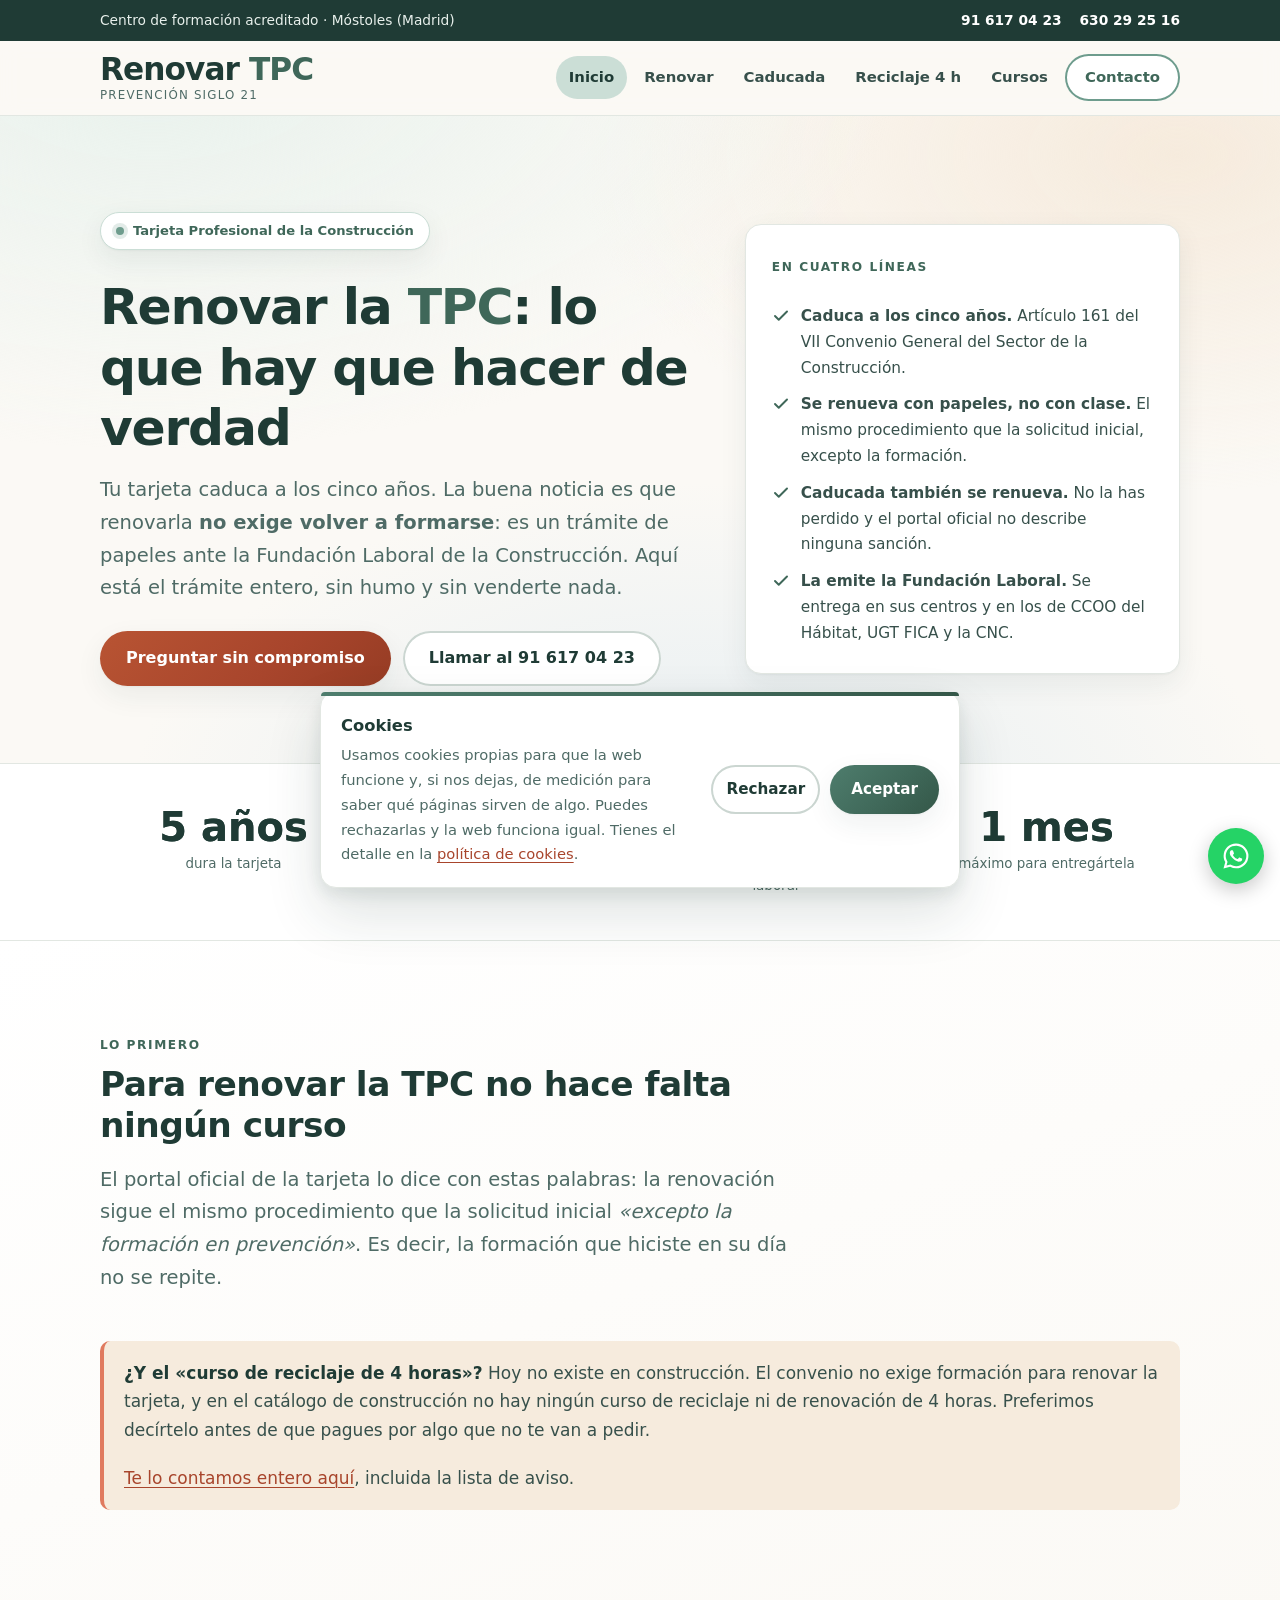
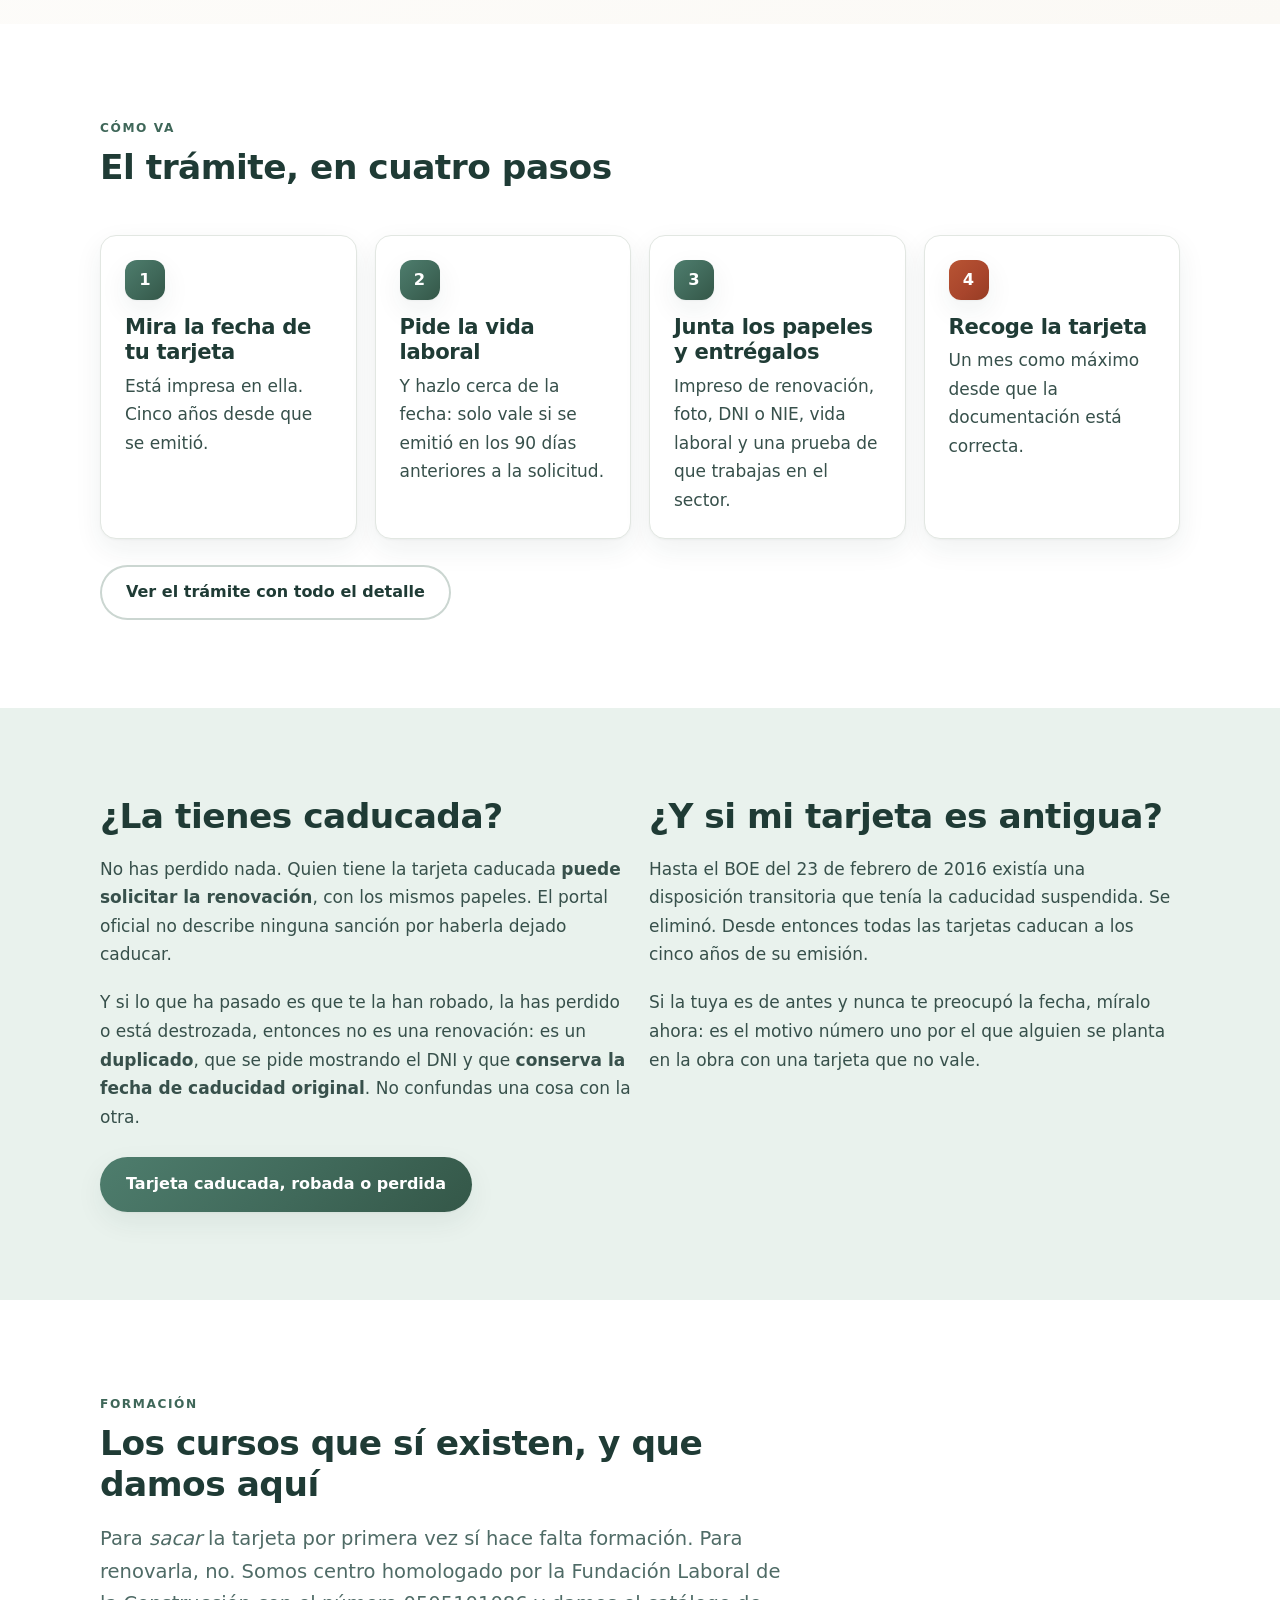
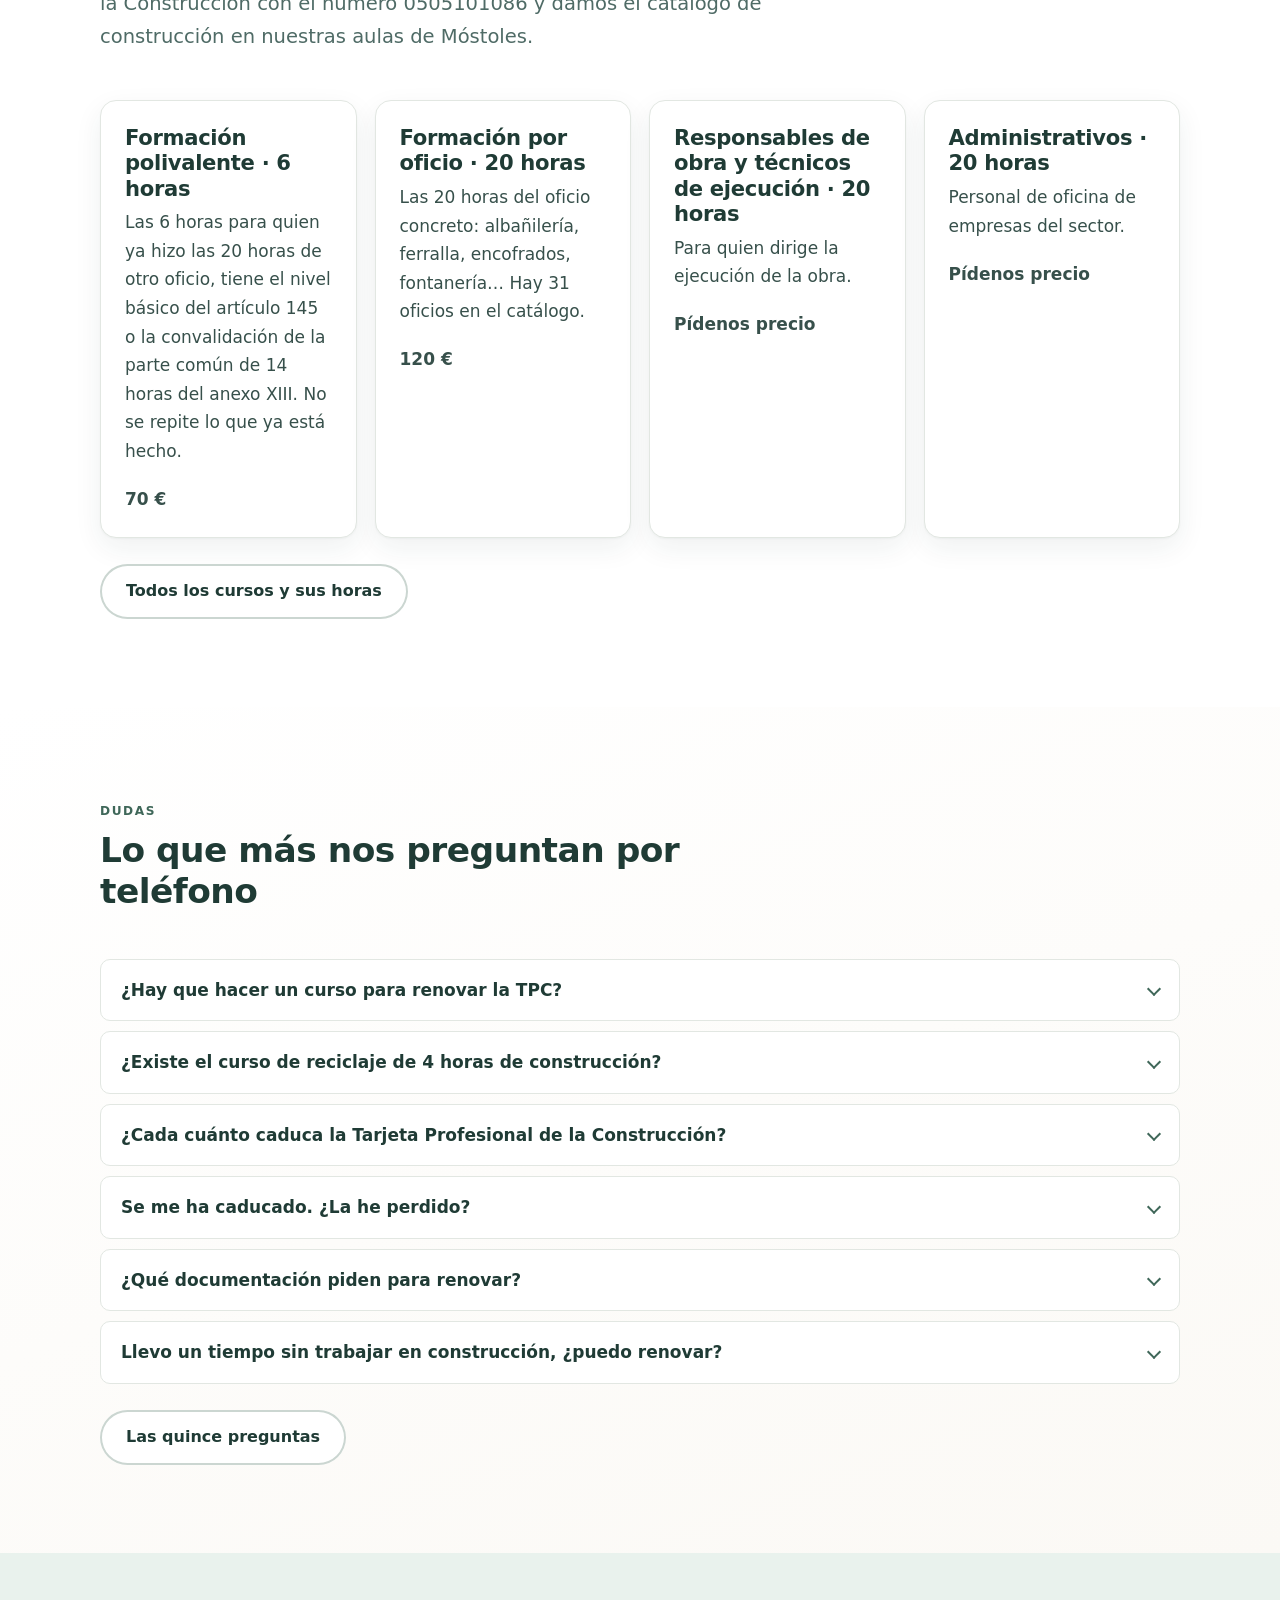
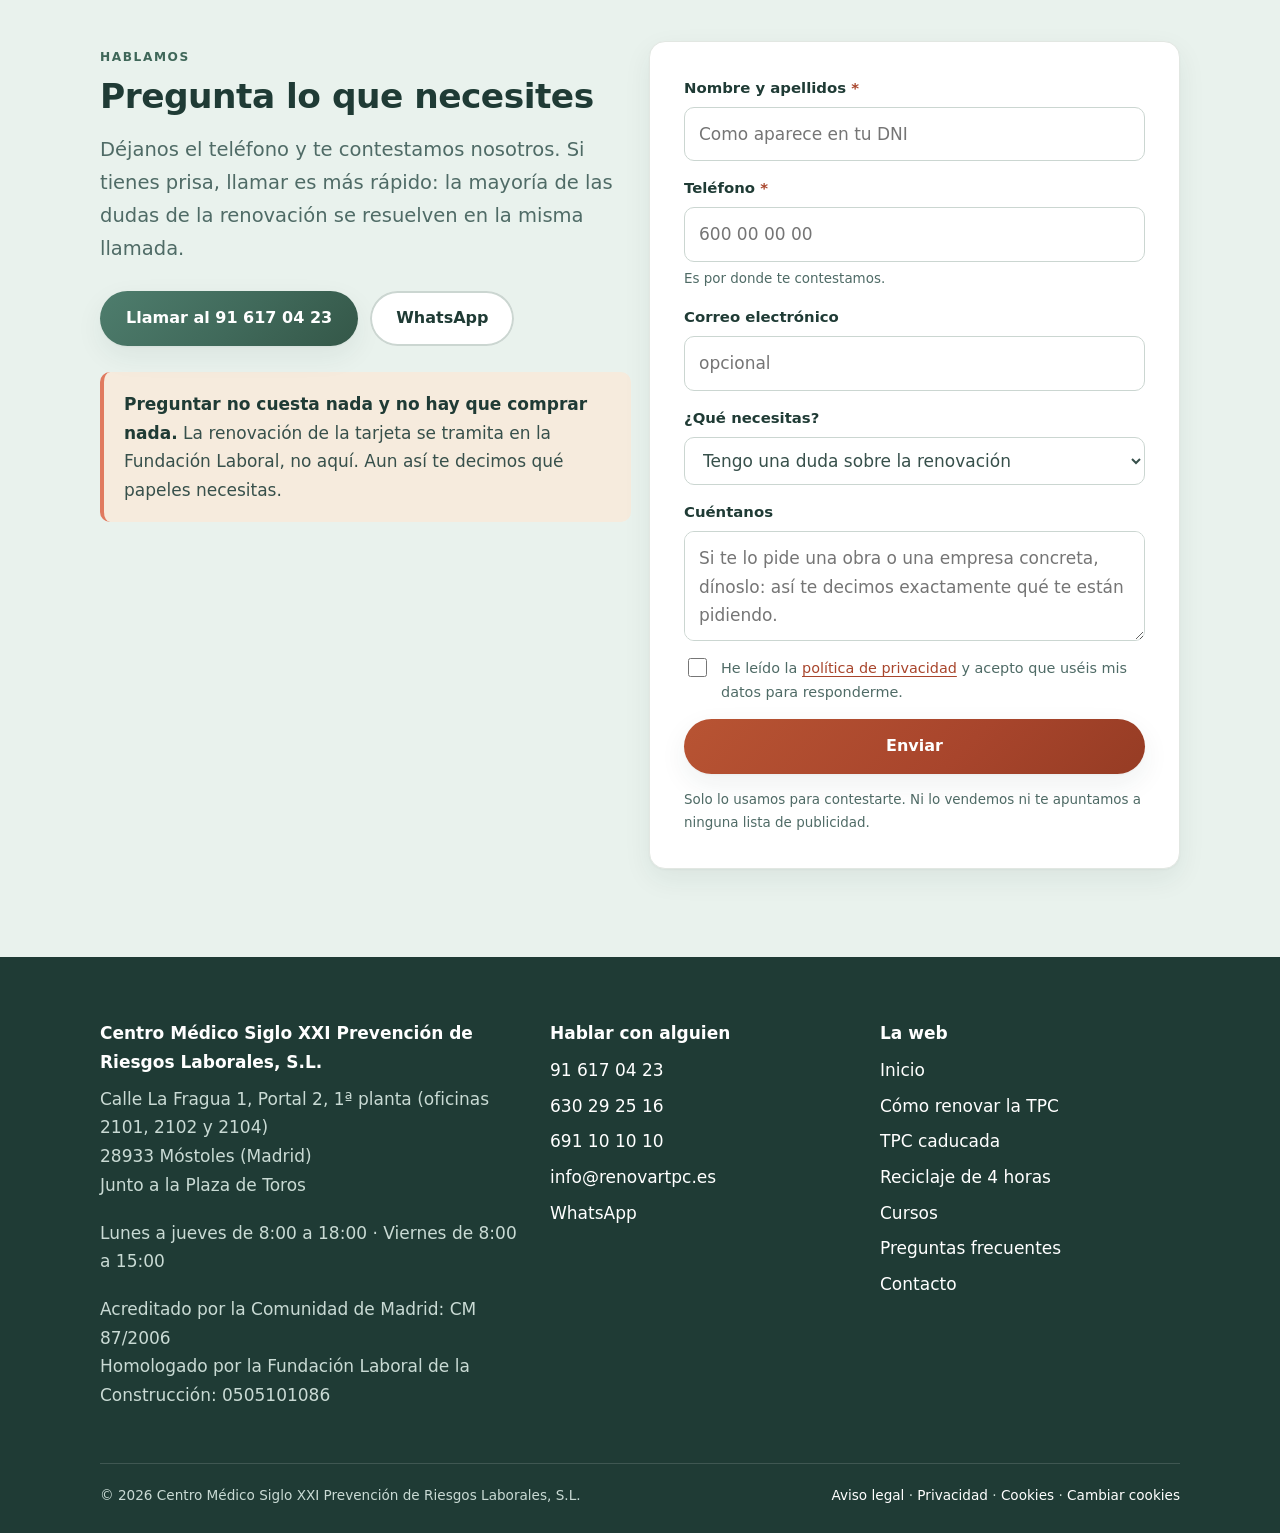
==== commit 86629dc3: "Horario del centro a la vista en el pie de todas las paginas (L-J 8:00-18:00, V 8:00-15:00) Co-Autho" ====
--- a/index.html
+++ b/index.html
@@ -247,6 +247,7 @@
       <div>
         <p class="pie__titulo">Centro Médico Siglo XXI Prevención de Riesgos Laborales, S.L.</p>
         <p>Calle La Fragua 1, Portal 2, 1ª planta (oficinas 2101, 2102 y 2104)<br>28933 Móstoles (Madrid)<br>Junto a la Plaza de Toros</p>
+        <p>Lunes a jueves de 8:00 a 18:00 · Viernes de 8:00 a 15:00</p>
         <p>Acreditado por la Comunidad de Madrid: CM 87/2006<br>
         Homologado por la Fundación Laboral de la Construcción: 0505101086</p>
       </div>
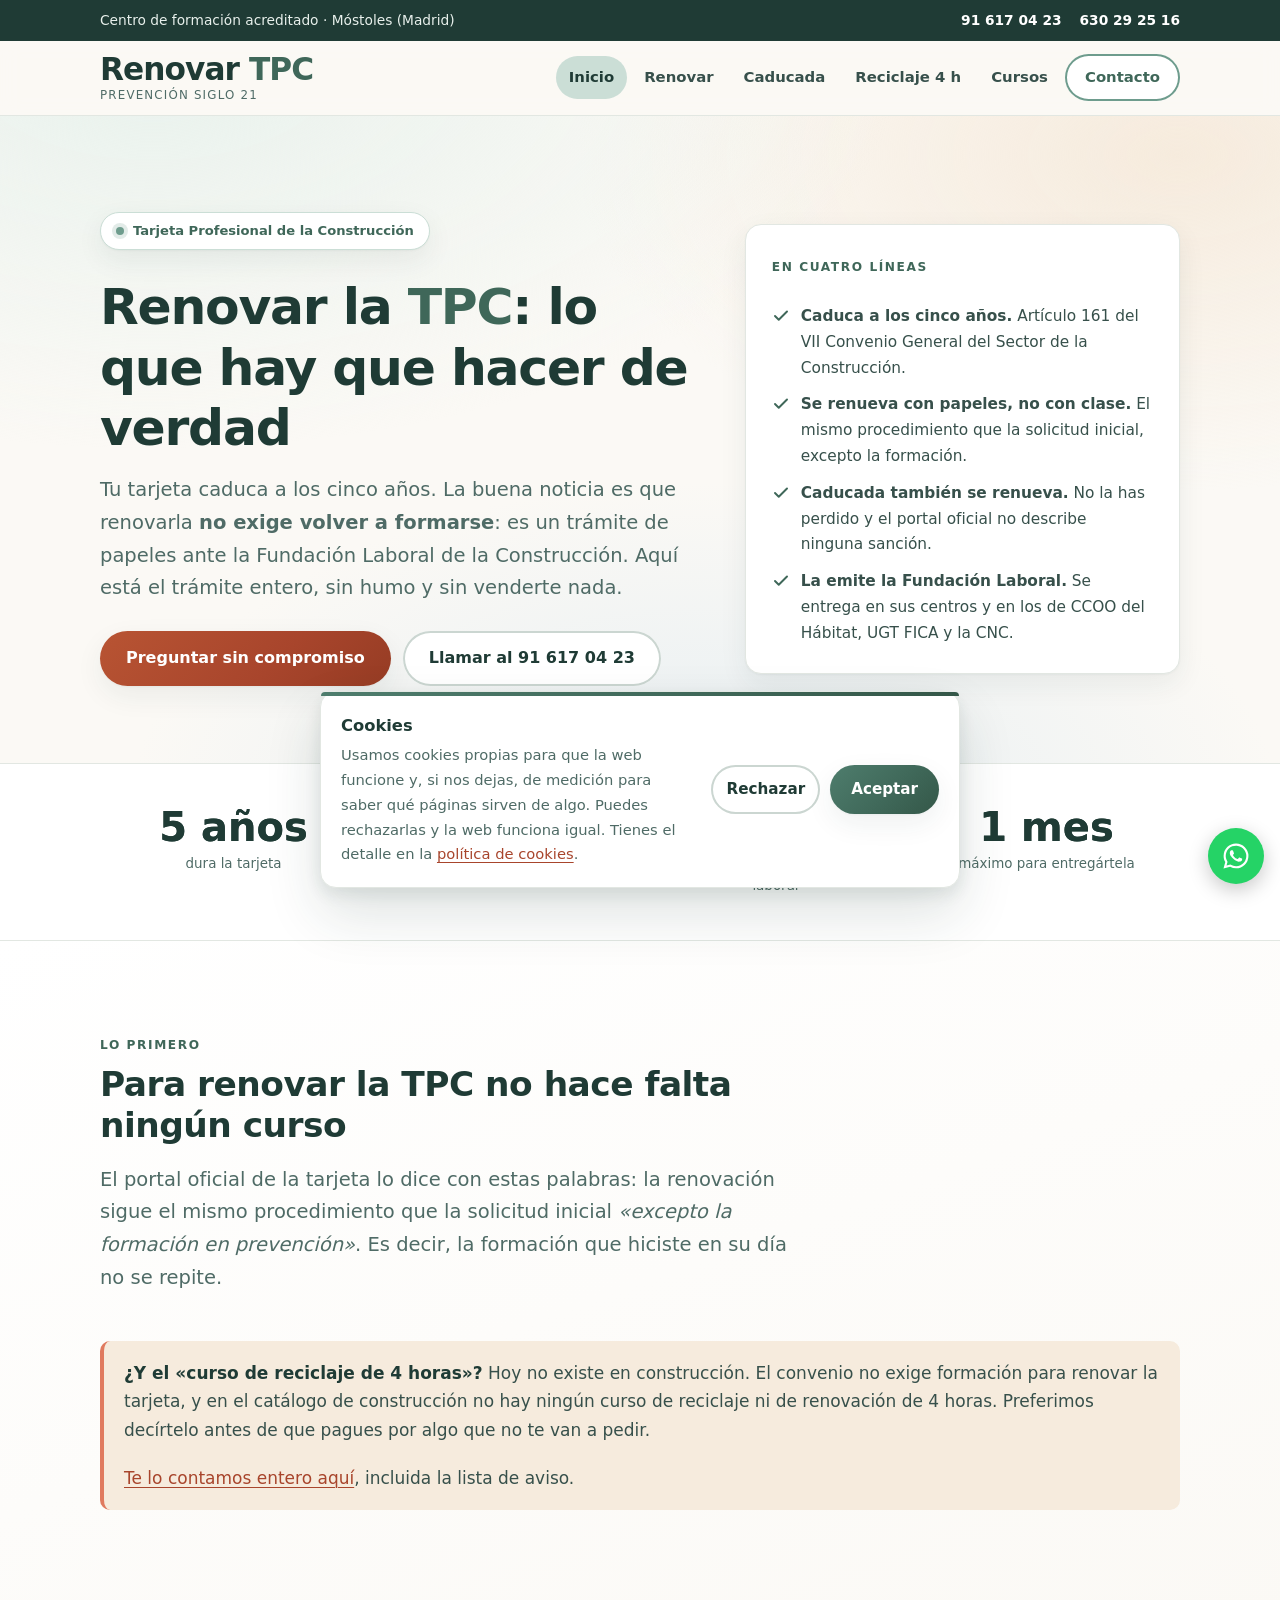
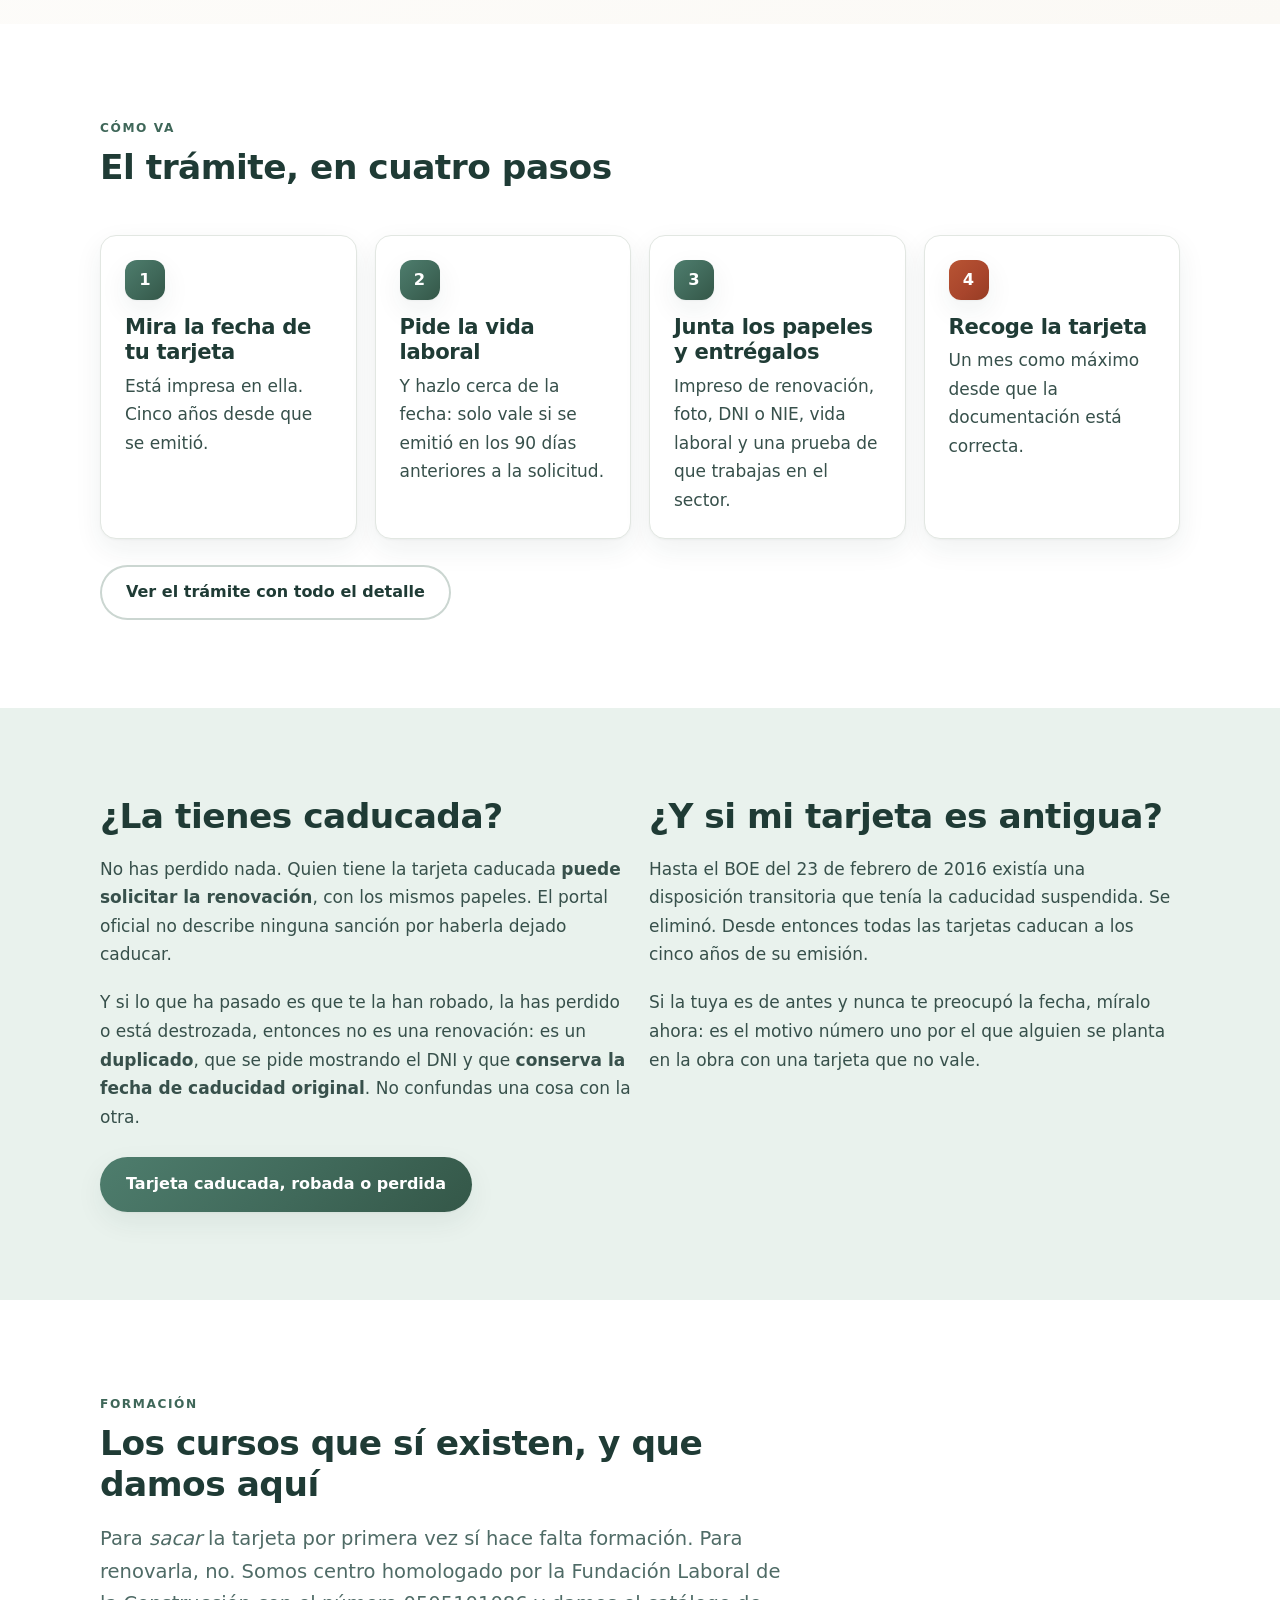
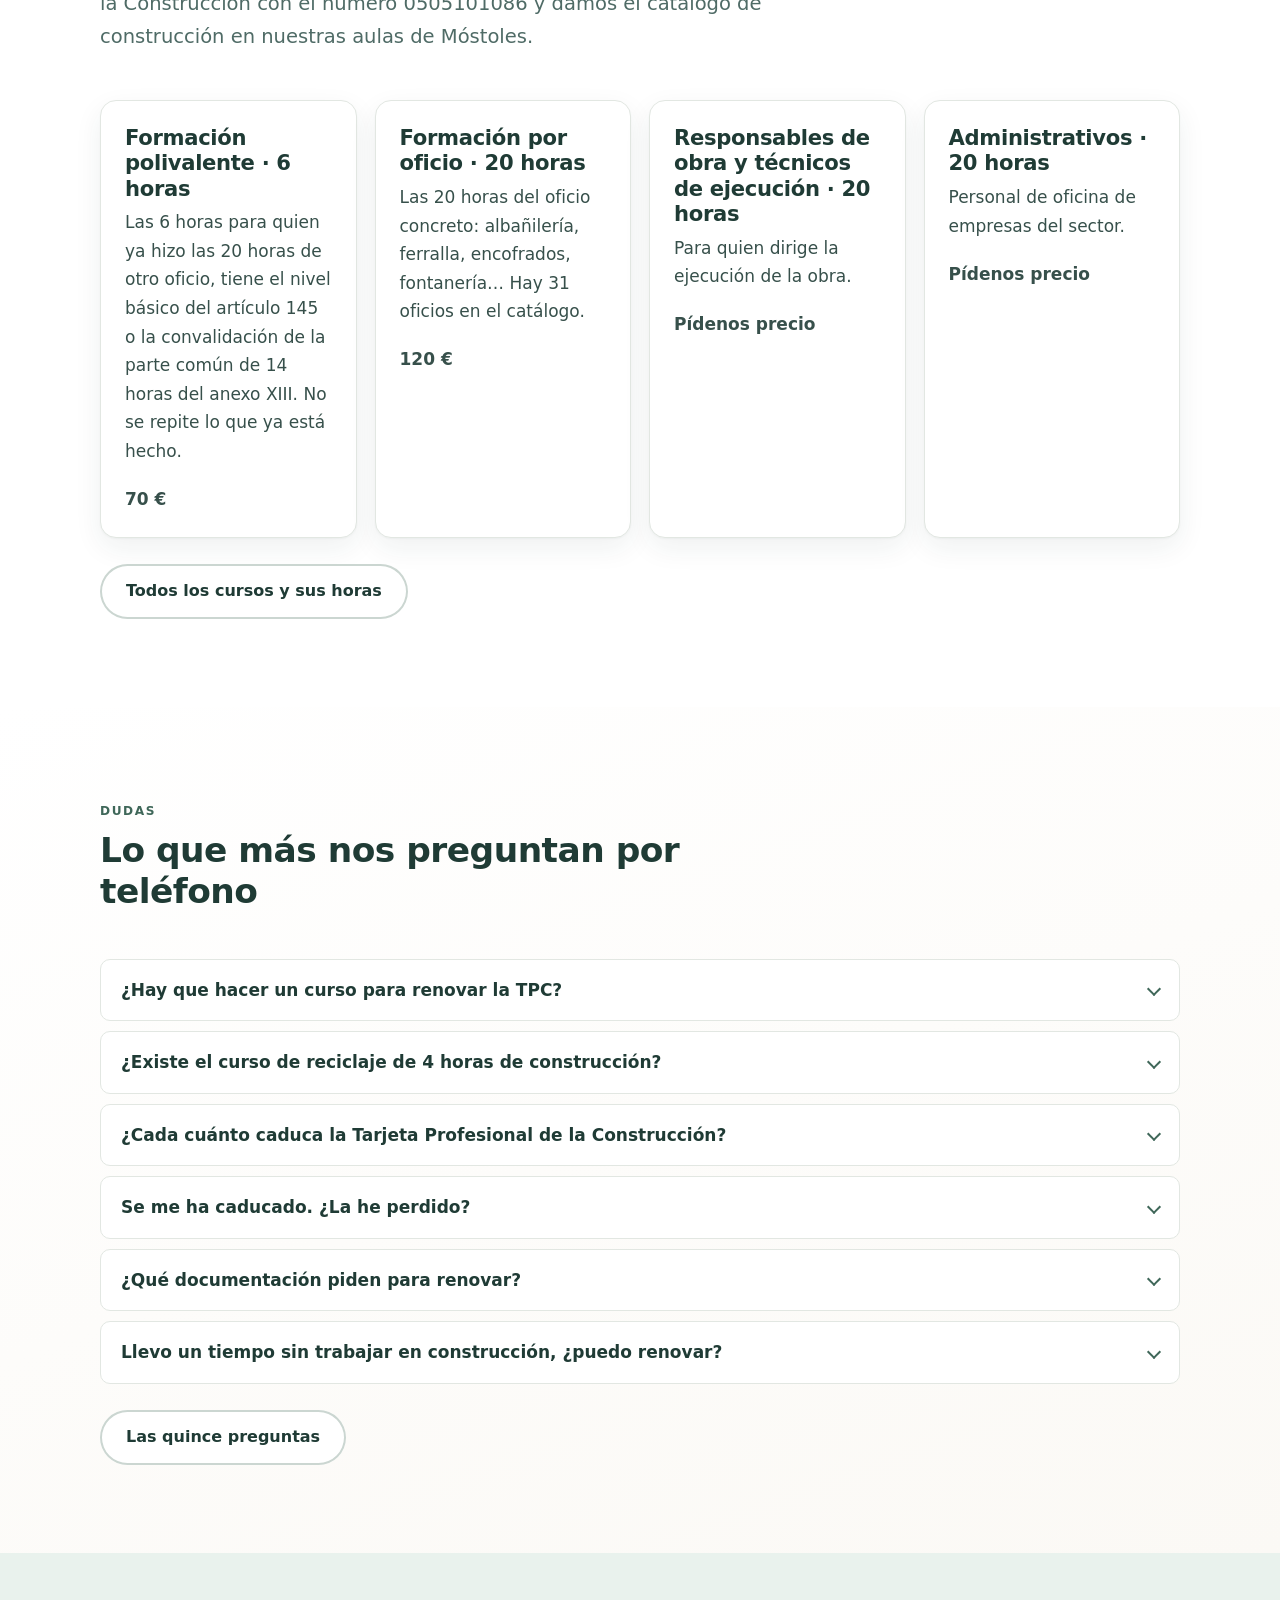
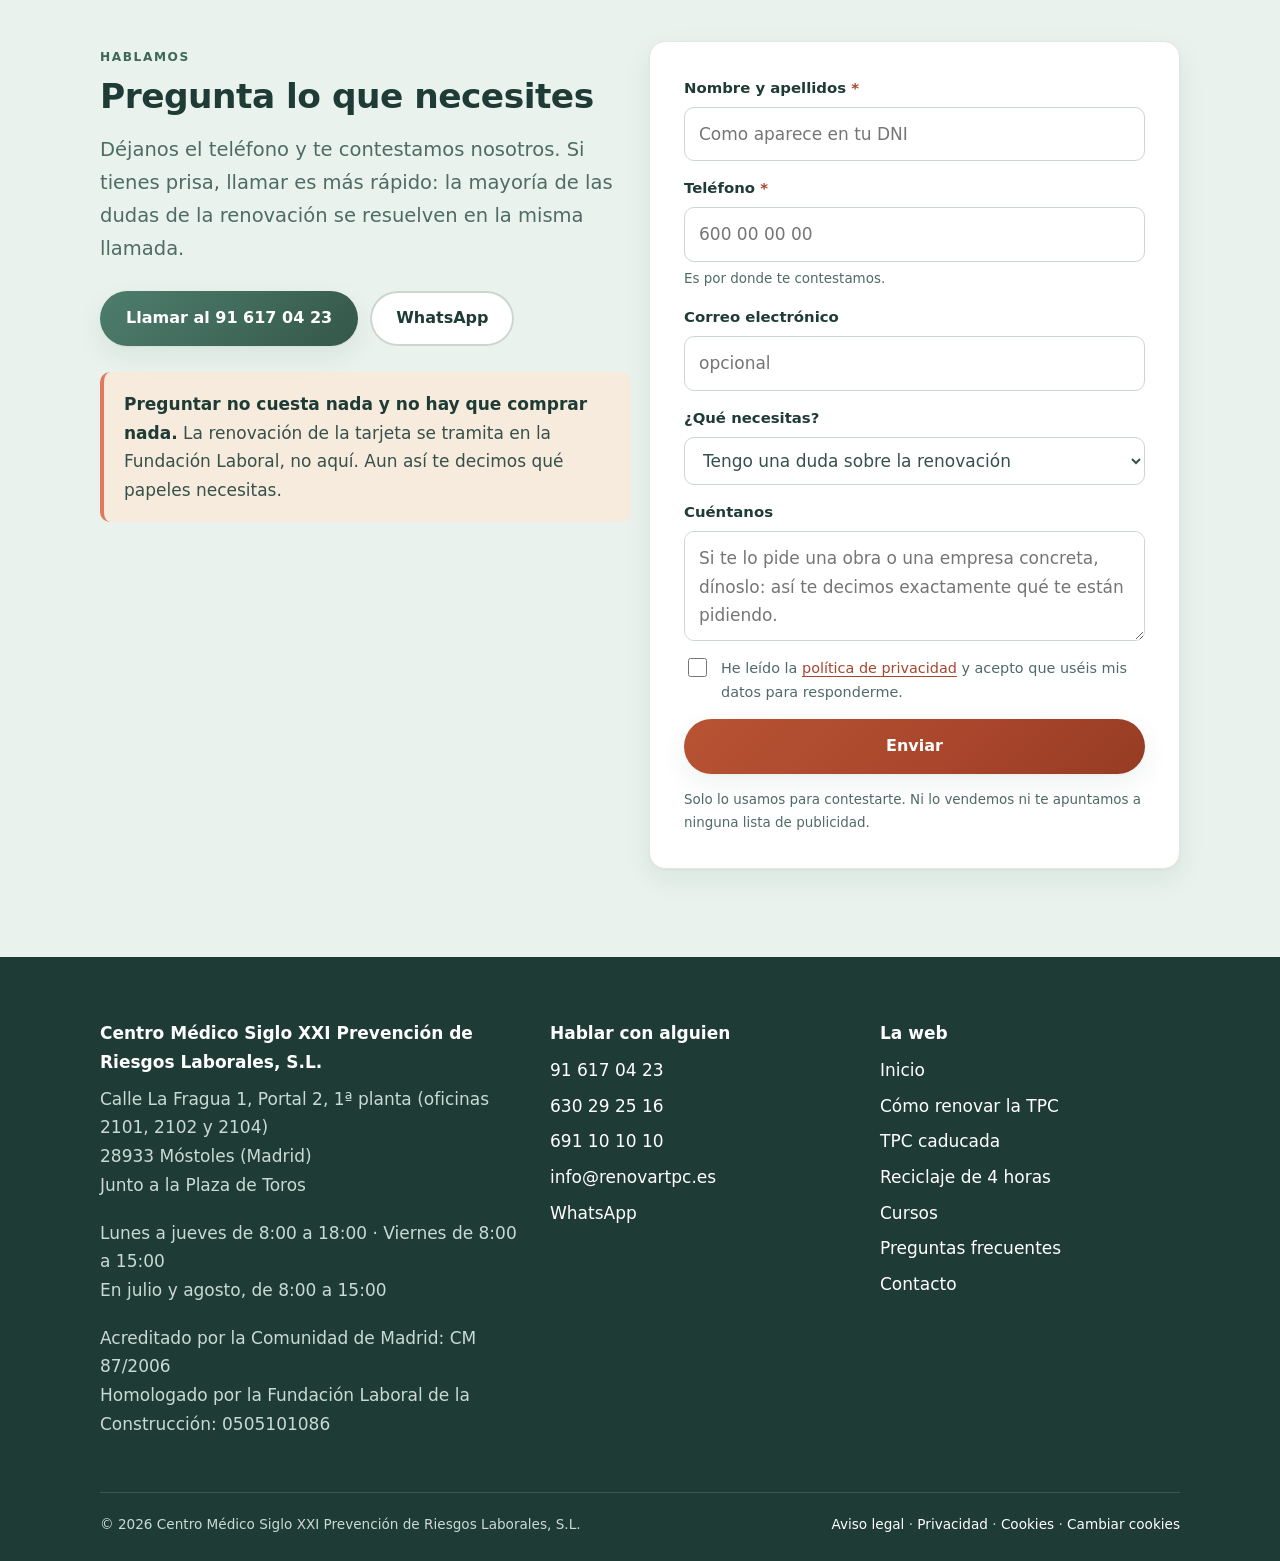
==== commit ec8adb54: "Coordenadas (geo) en el JSON-LD y horario del centro con la misma redaccion (8:00/18:00/15:00, veran" ====
--- a/index.html
+++ b/index.html
@@ -17,7 +17,7 @@
 <meta name="twitter:card" content="summary">
 <link rel="icon" href="/favicon.svg" type="image/svg+xml">
 <style>:root{--tinta:#1F3B35;--texto:#37504B;--tenue:#4F6B66;--papel:#ffffff;--crema:#FBF9F5;--menta:#E9F2ED;--cielo:#E6EEF2;--arena:#F6EBDD;--salvia:#6E9C8D;--salvia-osc:#3F6759;--salvia-tenue:#CBDED6;--coral:#E07A5F;--coral-osc:#A8452C;--coral-tenue:#FBE7E0;--borde:#E2E7E2;--borde-fuerte:#CBD6D1;--deg-salvia:linear-gradient(135deg,#4E7D6D 0%,#40695A 55%,#345748 100%);--deg-coral:linear-gradient(135deg,#B85433 0%,#A8452C 60%,#963C24 100%);--deg-papel:linear-gradient(160deg,#FFFFFF 0%,#FBF9F5 100%);--deg-hero:radial-gradient(1200px 620px at 12% -8%,#E9F2ED 0%,rgba(233,242,237,0) 62%),radial-gradient(1000px 560px at 92% 6%,#F6EBDD 0%,rgba(246,235,221,0) 60%),radial-gradient(900px 520px at 55% 108%,#E6EEF2 0%,rgba(230,238,242,0) 64%);--sombra:0 1px 2px rgba(31,59,53,.04),0 10px 28px rgba(31,59,53,.07);--sombra-alta:0 6px 16px rgba(31,59,53,.10),0 26px 56px rgba(31,59,53,.14);--brillo:0 0 0 4px rgba(110,156,141,.18);--brillo-coral:0 0 0 4px rgba(224,122,95,.22);--radio:16px;--radio-sm:10px;--ancho:1120px;--fuente:"Segoe UI",system-ui,-apple-system,"Helvetica Neue",Arial,sans-serif}*,*::before,*::after{box-sizing:border-box}html{scroll-behavior:smooth;-webkit-text-size-adjust:100%;overflow-x:hidden;scroll-padding-top:84px}body{margin:0;font-family:var(--fuente);font-size:17px;line-height:1.68;color:var(--texto);background:var(--crema);-webkit-font-smoothing:antialiased}img,svg,iframe{max-width:100%}img{height:auto;display:block}.wrap{width:100%;max-width:var(--ancho);margin:0 auto;padding:0 20px}:focus-visible{outline:3px solid var(--salvia-osc);outline-offset:3px;border-radius:4px}.saltar{position:absolute;left:-9999px;top:0;z-index:100;background:var(--tinta);color:#fff;padding:12px 18px;border-radius:0 0 var(--radio-sm) 0;font-weight:600}.saltar:focus{left:0}h1,h2,h3,h4{color:var(--tinta);line-height:1.2;margin:0 0 .5em;font-weight:700;letter-spacing:-.015em}h1{font-size:clamp(1.95rem,5.2vw,3.15rem);letter-spacing:-.025em}h2{font-size:clamp(1.5rem,3.6vw,2.15rem)}h3{font-size:clamp(1.12rem,2.2vw,1.32rem)}h4{font-size:1.02rem}p{margin:0 0 1.15em}a{color:var(--coral-osc);text-decoration-thickness:1px;text-underline-offset:3px}a:hover{color:var(--tinta)}.entradilla{font-size:clamp(1.05rem,2.1vw,1.22rem);color:var(--tenue);max-width:62ch}.rotulo{display:inline-block;font-size:.76rem;font-weight:800;letter-spacing:.13em;text-transform:uppercase;color:var(--salvia-osc);margin:0 0 .7em}.seccion{padding:clamp(48px,7vw,88px) 0}.seccion--menta{background:var(--menta)}.seccion--crema{background:var(--deg-papel)}.seccion--papel{background:var(--papel)}.cabecera-seccion{max-width:64ch;margin-bottom:clamp(28px,4vw,46px)}.barra{background:var(--tinta);color:#E8F0EC;font-size:.86rem}.barra__in{display:flex;flex-wrap:wrap;gap:6px 22px;align-items:center;justify-content:space-between;padding:9px 20px}.barra a{color:#fff;font-weight:600;text-decoration:none}.barra a:hover{text-decoration:underline}.barra__tels{display:flex;gap:18px;flex-wrap:wrap}.cab{position:sticky;top:0;z-index:50;background:rgba(251,249,245,.92);backdrop-filter:saturate(1.4) blur(10px);border-bottom:1px solid var(--borde)}.cab__in{display:flex;align-items:center;justify-content:space-between;gap:16px;padding:12px 20px}.logo{display:flex;flex-direction:column;text-decoration:none;line-height:1.16}.logo__marca{font-weight:800;font-size:1.16rem;color:var(--tinta);letter-spacing:-.02em}.logo__marca b{color:var(--salvia-osc);font-weight:800}.logo__sub{font-size:.69rem;letter-spacing:.1em;text-transform:uppercase;color:var(--tenue)}.nav ul{display:flex;align-items:center;gap:4px;list-style:none;margin:0;padding:0}.nav a:not(.btn){display:block;padding:9px 13px;border-radius:999px;color:var(--texto);text-decoration:none;font-size:.93rem;font-weight:600;transition:background .18s ease,color .18s ease}.nav a:not(.btn):hover{background:var(--menta);color:var(--tinta)}.nav a:not(.btn).activo{background:var(--salvia-tenue);color:var(--tinta)}.nav .btn{padding:11px 20px;font-size:.93rem}.menu-check,.menu-boton{display:none}.btn{position:relative;z-index:0;overflow:hidden;display:inline-flex;align-items:center;justify-content:center;gap:9px;padding:14px 26px;border:0;border-radius:999px;font:inherit;font-weight:700;font-size:1rem;text-decoration:none;cursor:pointer;transition:transform .22s cubic-bezier(.2,.7,.3,1),box-shadow .22s ease,filter .22s ease}.btn--cta{background:var(--deg-coral);color:#fff;box-shadow:var(--sombra)}.btn--cta:hover{color:#fff;transform:translateY(-2px) scale(1.035);box-shadow:var(--sombra-alta),var(--brillo-coral);filter:saturate(1.06)}.btn--salvia{background:var(--deg-salvia);color:#fff;box-shadow:var(--sombra)}.btn--salvia:hover{color:#fff;transform:translateY(-2px) scale(1.035);box-shadow:var(--sombra-alta),var(--brillo)}.btn--linea{background:var(--papel);color:var(--tinta);box-shadow:inset 0 0 0 2px var(--borde-fuerte)}.btn--linea:hover{color:var(--tinta);transform:translateY(-2px) scale(1.035);box-shadow:inset 0 0 0 2px var(--salvia),var(--brillo)}.btn:active{transform:translateY(0) scale(.99)}.btn::after{content:"";position:absolute;z-index:-1;top:-60%;bottom:-60%;left:-55%;width:38%;background:linear-gradient(100deg,transparent 0%,rgba(255,255,255,.10) 26%,rgba(255,255,255,.55) 50%,rgba(255,255,255,.10) 74%,transparent 100%);transform:translateX(0) skewX(-18deg);animation:destello 4.2s cubic-bezier(.5,0,.5,1) infinite}.btn--linea::after{background:linear-gradient(100deg,transparent,rgba(110,156,141,.18) 50%,transparent)}.btn:hover::after{animation-duration:1.2s}@keyframes destello{0%{transform:translateX(0) skewX(-18deg)}55%,100%{transform:translateX(455%) skewX(-18deg)}}.botonera{display:flex;flex-wrap:wrap;gap:12px;margin-top:26px}.hero{position:relative;overflow:hidden;background:var(--crema)}.hero::before{content:"";position:absolute;inset:0;background:var(--deg-hero);pointer-events:none}.hero__in{position:relative;padding:clamp(46px,8vw,96px) 20px clamp(40px,6vw,78px)}.hero__grid{display:grid;gap:clamp(30px,5vw,56px);align-items:center}.sello{display:inline-flex;align-items:center;gap:9px;background:var(--papel);border:1px solid var(--salvia-tenue);color:var(--salvia-osc);font-weight:700;font-size:.82rem;padding:7px 15px;border-radius:999px;box-shadow:var(--sombra)}.sello__punto{width:8px;height:8px;border-radius:50%;background:var(--salvia);box-shadow:0 0 0 4px rgba(110,156,141,.20)}.hero h1{margin:.55em 0 .3em}.hero h1 em{font-style:normal;color:var(--salvia-osc)}.ficha{background:var(--papel);border-radius:var(--radio);box-shadow:var(--sombra);padding:26px;border:1px solid var(--borde);position:relative;overflow:hidden}.ficha::before{content:"";position:absolute;inset:0 0 auto 0;height:5px;background:var(--deg-salvia)}.ficha__precio{display:flex;align-items:baseline;gap:10px;margin-bottom:2px}.ficha__euros{font-size:clamp(2.5rem,7vw,3.4rem);font-weight:800;color:var(--tinta);line-height:1}.ficha__iva{font-size:.9rem;color:var(--tenue);font-weight:600}.ficha__lista{list-style:none;margin:18px 0 0;padding:0;display:grid;gap:11px}.ficha__lista li{display:flex;gap:11px;align-items:flex-start;font-size:.96rem}.ficha__lista svg{flex:none;margin-top:3px}.cifras{background:var(--papel);border-top:1px solid var(--borde);border-bottom:1px solid var(--borde)}.cifras__grid{display:grid;grid-template-columns:repeat(4,1fr);gap:4px;padding:32px 0;text-align:center}.cifra__n{display:block;font-weight:800;line-height:1.05;color:var(--tinta);font-size:clamp(1.65rem,3.6vw,2.5rem)}.cifra__t{display:block;font-size:.84rem;color:var(--tenue);margin-top:5px}.rejilla{display:grid;gap:18px}.rejilla--2{grid-template-columns:repeat(2,1fr)}.rejilla--3{grid-template-columns:repeat(3,1fr)}.rejilla--4{grid-template-columns:repeat(4,1fr)}.tarjeta{background:var(--papel);border:1px solid var(--borde);border-radius:var(--radio);padding:24px;box-shadow:var(--sombra);position:relative;overflow:hidden;transition:transform .26s cubic-bezier(.2,.7,.3,1),box-shadow .26s ease,border-color .26s ease}.tarjeta:hover{transform:translateY(-4px) scale(1.012);box-shadow:var(--sombra-alta);border-color:var(--salvia-tenue)}.tarjeta h3{margin-bottom:.35em}.tarjeta p:last-child{margin-bottom:0}.tarjeta__num{display:inline-flex;align-items:center;justify-content:center;width:40px;height:40px;border-radius:12px;margin-bottom:14px;background:var(--deg-salvia);color:#fff;font-weight:800;font-size:1.02rem;box-shadow:var(--sombra)}.tarjeta--acento .tarjeta__num{background:var(--deg-coral)}.icono{display:inline-flex;align-items:center;justify-content:center;width:44px;height:44px;border-radius:13px;margin-bottom:14px;background:var(--menta);color:var(--salvia-osc)}.icono svg{width:22px;height:22px}.aviso{background:var(--arena);border-left:4px solid var(--coral);border-radius:var(--radio-sm);padding:18px 20px;margin:26px 0}.aviso p:last-child{margin-bottom:0}.aviso strong{color:var(--tinta)}.bloque{background:var(--papel);border:1px solid var(--borde);border-radius:var(--radio);overflow:hidden;margin-bottom:14px;transition:box-shadow .24s ease,border-color .24s ease}.bloque:hover{box-shadow:var(--sombra);border-color:var(--salvia-tenue)}.bloque__cab{display:flex;gap:14px;align-items:center;padding:18px 22px;background:var(--deg-papel)}.bloque__n{flex:none;width:34px;height:34px;border-radius:10px;display:grid;place-items:center;background:var(--menta);color:var(--salvia-osc);font-weight:800;font-size:.92rem}.bloque__cab h3{margin:0;font-size:1.06rem}.bloque ul{margin:0;padding:4px 22px 20px 48px;color:var(--texto)}.bloque li{margin:.3em 0}.pregunta{background:var(--papel);border:1px solid var(--borde);border-radius:var(--radio-sm);margin-bottom:10px;overflow:hidden;transition:border-color .2s ease,box-shadow .2s ease}.pregunta:hover{border-color:var(--salvia-tenue);box-shadow:var(--sombra)}.pregunta[open]{border-color:var(--salvia-tenue);box-shadow:var(--sombra)}.pregunta summary{cursor:pointer;list-style:none;padding:16px 52px 16px 20px;font-weight:700;color:var(--tinta);position:relative}.pregunta summary::-webkit-details-marker{display:none}.pregunta summary::after{content:"";position:absolute;right:20px;top:50%;width:10px;height:10px;margin-top:-6px;border-right:2.5px solid var(--salvia-osc);border-bottom:2.5px solid var(--salvia-osc);transform:rotate(45deg);transition:transform .22s ease}.pregunta[open] summary::after{transform:rotate(-135deg);margin-top:-2px}.pregunta__cuerpo{padding:0 20px 18px}.pregunta__cuerpo p:last-child{margin-bottom:0}.tabla-envoltorio{overflow-x:auto;border-radius:var(--radio);border:1px solid var(--borde);background:var(--papel)}table{width:100%;border-collapse:collapse;font-size:.95rem}th,td{padding:13px 16px;text-align:left;border-bottom:1px solid var(--borde)}th{background:var(--menta);color:var(--tinta);font-weight:700;white-space:nowrap}tr:last-child td{border-bottom:0}.form{display:grid;gap:15px}.campo{display:grid;gap:6px}.campo label{font-weight:600;font-size:.93rem;color:var(--tinta)}.campo .obl{color:var(--coral-osc)}.campo input,.campo select,.campo textarea{font:inherit;color:var(--texto);background:var(--papel);border:1.5px solid var(--borde-fuerte);border-radius:var(--radio-sm);padding:12px 14px;width:100%;transition:border-color .18s ease,box-shadow .18s ease}.campo input:hover,.campo select:hover,.campo textarea:hover{border-color:var(--salvia)}.campo input:focus,.campo select:focus,.campo textarea:focus{outline:none;border-color:var(--salvia-osc);box-shadow:var(--brillo)}.campo textarea{min-height:110px;resize:vertical}.campo .pista{font-size:.84rem;color:var(--tenue)}.consentimiento{display:flex;gap:11px;align-items:flex-start;font-size:.9rem;color:var(--tenue)}.consentimiento input{width:19px;height:19px;flex:none;margin-top:2px;accent-color:var(--salvia-osc)}.form__aviso{font-size:.84rem;color:var(--tenue);margin:0}.form-caja{background:var(--papel);border:1px solid var(--borde);border-radius:var(--radio);padding:clamp(22px,3.5vw,34px);box-shadow:var(--sombra)}.resultado{border-radius:var(--radio-sm);padding:15px 18px;font-weight:600;margin-top:4px}.resultado--ok{background:var(--menta);color:var(--salvia-osc);border:1px solid var(--salvia-tenue)}.resultado--mal{background:var(--coral-tenue);color:var(--coral-osc);border:1px solid #F0C4B7}.pie{background:var(--tinta);color:#C9DAD4;padding:clamp(40px,5vw,62px) 0 26px}.pie a{color:#fff;text-decoration:none}.pie a:hover{text-decoration:underline;color:#fff}.pie__grid{display:grid;gap:30px}.pie__titulo{color:#fff;font-weight:700;margin-bottom:.5em}.pie ul{list-style:none;margin:0;padding:0;display:grid;gap:7px}.pie__legal{margin-top:34px;padding-top:20px;border-top:1px solid rgba(255,255,255,.14);font-size:.85rem;display:flex;flex-wrap:wrap;gap:8px 20px;justify-content:space-between}.wasap{position:fixed;right:16px;bottom:16px;z-index:40;width:56px;height:56px;border-radius:50%;display:grid;place-items:center;background:#25D366;color:#fff;box-shadow:0 6px 20px rgba(0,0,0,.22);transition:transform .22s cubic-bezier(.2,.7,.3,1),box-shadow .22s ease}.wasap:hover{transform:scale(1.1);box-shadow:0 10px 28px rgba(0,0,0,.28);color:#fff}.wasap svg{width:30px;height:30px}.js .aparece{opacity:0;transform:translateY(20px)}.js .aparece.visible{opacity:1;transform:none;transition:opacity .55s ease,transform .55s ease}@media (prefers-reduced-motion:reduce){html{scroll-behavior:auto}.js .aparece{opacity:1;transform:none;transition:none}.btn::after{display:none}.btn:hover,.tarjeta:hover,.wasap:hover{transform:none}*{animation-duration:.001ms !important;animation-iteration-count:1 !important}}@media (min-width:720px){.hero__grid{grid-template-columns:1.15fr .85fr}.pie__grid{grid-template-columns:1.4fr 1fr 1fr}}@media (max-width:980px){.rejilla--4{grid-template-columns:repeat(2,1fr)}}@media (max-width:860px){.cab__in{flex-wrap:wrap}.menu-boton{display:grid;place-items:center;width:46px;height:46px;border-radius:12px;cursor:pointer;background:var(--menta)}.menu-boton span,.menu-boton span::before,.menu-boton span::after{content:"";display:block;width:20px;height:2px;border-radius:2px;background:var(--tinta);transition:transform .22s ease,opacity .22s ease}.menu-boton span::before{transform:translateY(-6px)}.menu-boton span::after{transform:translateY(4px)}.menu-check:checked + .menu-boton span{background:transparent}.menu-check:checked + .menu-boton span::before{transform:translateY(0) rotate(45deg)}.menu-check:checked + .menu-boton span::after{transform:translateY(-2px) rotate(-45deg)}.nav{flex-basis:100%;max-height:0;overflow:hidden;transition:max-height .3s ease}.menu-check:checked ~ .nav{max-height:32rem}.nav ul{flex-direction:column;align-items:stretch;gap:2px;padding:8px 0 12px}.nav a{padding:12px 14px;border-radius:var(--radio-sm)}.nav .btn{width:100%;margin-top:8px}}@media (max-width:700px){.rejilla--2,.rejilla--3{grid-template-columns:1fr}.cifras__grid{grid-template-columns:1fr 1fr;gap:22px 4px}.barra__in{justify-content:center;text-align:center}}@media (max-width:420px){.rejilla--4{grid-template-columns:1fr}}@media print{.cab,.barra,.wasap,.botonera,.form-caja,.pie__legal{display:none}body{background:#fff;font-size:12pt}.seccion{padding:12pt 0}a[href^="http"]::after{content:" (" attr(href) ")";font-size:9pt;color:#555}}.cookies{position:fixed;left:12px;right:12px;bottom:12px;z-index:60;background:var(--papel);border:1px solid var(--borde);border-radius:var(--radio);box-shadow:var(--sombra-alta);padding:20px;max-width:640px;margin:0 auto;opacity:0;transform:translateY(16px);transition:opacity .3s ease,transform .3s cubic-bezier(.2,.7,.3,1)}.cookies.visible{opacity:1;transform:none}.cookies::before{content:"";position:absolute;inset:0 0 auto 0;height:4px;border-radius:var(--radio) var(--radio) 0 0;background:var(--deg-salvia)}.cookies__in{display:grid;gap:16px}.cookies__texto strong{display:block;color:var(--tinta);font-size:1.02rem;margin-bottom:4px}.cookies__texto p{margin:0;font-size:.92rem;color:var(--tenue)}.cookies__botones{display:flex;gap:10px}.cookies__botones .btn{flex:1;padding:12px 18px;font-size:.95rem}@media (min-width:620px){.cookies__in{grid-template-columns:1fr auto;align-items:center}.cookies__botones{flex:none}}@media (prefers-reduced-motion:reduce){.cookies{transition:none;opacity:1;transform:none}}.logo__marca{font-size:1.95rem;letter-spacing:-.03em;line-height:1.05}.logo__sub{font-size:.74rem;margin-top:3px}@media (max-width:520px){.logo__marca{font-size:1.5rem}}.nav .btn--cta{background:var(--papel);color:var(--salvia-osc);box-shadow:inset 0 0 0 2px var(--salvia);transition:transform .24s cubic-bezier(.2,.7,.3,1),box-shadow .24s ease,background .24s ease,color .24s ease}.nav .btn--cta:hover{transform:scale(1.2);color:#fff;background:var(--deg-salvia);box-shadow:inset 0 0 0 2px transparent,var(--sombra-alta),var(--brillo)}.nav .btn--cta::after{display:none}.linterna{position:relative;overflow:hidden}.linterna::before{content:"";position:absolute;inset:0;pointer-events:none;opacity:0;transition:opacity .35s ease;background:radial-gradient(220px circle at var(--mx,50%) var(--my,50%),rgba(110,156,141,.30) 0%,rgba(110,156,141,.14) 38%,rgba(110,156,141,0) 70%)}.linterna:hover::before{opacity:1}.cifra__n{background-image:linear-gradient(100deg,var(--tinta) 0%,var(--tinta) 40%,var(--salvia) 50%,var(--tinta) 60%,var(--tinta) 100%);background-size:300% 100%;background-position:100% 0;-webkit-background-clip:text;background-clip:text;transition:background-position .75s ease}.cifras__grid>div:hover .cifra__n{background-position:0 0;-webkit-text-fill-color:transparent;color:transparent}.cifras__grid>div{border-radius:var(--radio);padding:10px 6px}.ficha--luz{transition:box-shadow .3s ease,border-color .3s ease}.ficha--luz:hover{box-shadow:var(--sombra-alta);border-color:var(--salvia-tenue)}.ficha--luz::before{z-index:2}.tarjeta.linterna:hover{border-color:var(--salvia)}.barras{margin:26px 0 6px}.barras__barra{display:flex;height:54px;border-radius:12px;overflow:hidden;box-shadow:var(--sombra);border:1px solid var(--borde)}.barras__parte{display:grid;place-items:center;color:#fff;font-weight:800;font-size:1.02rem;letter-spacing:-.01em}.barras__parte--aula{flex:20;background:linear-gradient(135deg,#35594C 0%,#2B4A3F 100%)}.barras__parte--online{flex:40;background:linear-gradient(135deg,#4E7D6D 0%,#40695A 100%)}.barras__pies{display:flex;margin-top:10px;gap:0}.barras__pie{font-size:.9rem;color:var(--tenue);padding-right:12px}.barras__pie strong{display:block;color:var(--tinta);font-size:.98rem}.barras__pie--aula{flex:20}.barras__pie--online{flex:40}@media (max-width:560px){.barras__parte{font-size:.88rem}.barras__pie{font-size:.82rem}}.temario-2{display:grid;gap:14px;align-items:start}@media (min-width:860px){.temario-2{grid-template-columns:1fr 1fr}}.temario-2 .bloque{margin-bottom:0}.temario-2 .bloque ul{padding:4px 20px 18px 46px;font-size:.95rem}.tels{list-style:none;margin:0;padding:0;display:grid;gap:10px;text-align:center}.tels a{display:block;font-size:1.28rem;font-weight:800;color:var(--salvia-osc);text-decoration:none;letter-spacing:-.01em;padding:8px 10px;border-radius:var(--radio-sm);transition:background .18s ease,transform .18s ease}.tels a:hover{background:var(--menta);color:var(--tinta);transform:scale(1.04)}.direccion{color:var(--texto);text-decoration:none;display:inline-block}.direccion:hover{color:var(--salvia-osc);text-decoration:underline}@media (prefers-reduced-motion:reduce){.linterna::before{display:none}.cifra__n{background-image:none;transition:none}.cifras__grid>div:hover .cifra__n{color:var(--tinta);-webkit-text-fill-color:currentColor}.nav .btn--cta:hover,.tels a:hover{transform:none}}main>.seccion:first-child{padding-top:clamp(22px,3vw,40px);padding-bottom:clamp(10px,1.4vw,18px)}main>.seccion:first-child .cabecera-seccion{margin-bottom:0}main>.seccion:first-child + .seccion{padding-top:clamp(20px,2.6vw,40px)}main>.seccion:first-child .entradilla:last-child{margin-bottom:0}main>.seccion:first-child h1{margin-bottom:.35em}@media (max-width:700px){main>.seccion:first-child{padding-top:18px;padding-bottom:8px}main>.seccion:first-child + .seccion{padding-top:18px}.seccion{padding:34px 0}.cabecera-seccion{margin-bottom:20px}main>.seccion:first-child .botonera{margin-top:18px}}</style>
-<script type="application/ld+json">{"@context":"https://schema.org","@type":["EducationalOrganization","LocalBusiness"],"@id":"https://renovartpc.es/#centro","name":"Prevención Siglo 21 — Centro de formación","legalName":"Centro Médico Siglo XXI Prevención de Riesgos Laborales, S.L.","url":"https://renovartpc.es","telephone":["+34916170423","+34630292516","+34691101010"],"email":"info@renovartpc.es","address":{"@type":"PostalAddress","streetAddress":"Calle La Fragua 1, Portal 2, 1ª planta (oficinas 2101, 2102 y 2104)","postalCode":"28933","addressLocality":"Móstoles","addressRegion":"Madrid","addressCountry":"ES"},"areaServed":{"@type":"AdministrativeArea","name":"Comunidad de Madrid"},"identifier":[{"@type":"PropertyValue","name":"Acreditación de la Comunidad de Madrid","value":"CM 87/2006"},{"@type":"PropertyValue","name":"Homologación de la Fundación Laboral de la Construcción","value":"0505101086"}],"openingHoursSpecification":[{"@type":"OpeningHoursSpecification","dayOfWeek":["Monday","Tuesday","Wednesday","Thursday"],"opens":"08:00","closes":"18:00"},{"@type":"OpeningHoursSpecification","dayOfWeek":"Friday","opens":"08:00","closes":"15:00"}]}</script>
+<script type="application/ld+json">{"@context":"https://schema.org","@type":["EducationalOrganization","LocalBusiness"],"@id":"https://renovartpc.es/#centro","name":"Prevención Siglo 21 — Centro de formación","legalName":"Centro Médico Siglo XXI Prevención de Riesgos Laborales, S.L.","url":"https://renovartpc.es","telephone":["+34916170423","+34630292516","+34691101010"],"email":"info@renovartpc.es","address":{"@type":"PostalAddress","streetAddress":"Calle La Fragua 1, Portal 2, 1ª planta (oficinas 2101, 2102 y 2104)","postalCode":"28933","addressLocality":"Móstoles","addressRegion":"Madrid","addressCountry":"ES"},"areaServed":{"@type":"AdministrativeArea","name":"Comunidad de Madrid"},"geo":{"@type":"GeoCoordinates","latitude":40.341751,"longitude":-3.863215},"identifier":[{"@type":"PropertyValue","name":"Acreditación de la Comunidad de Madrid","value":"CM 87/2006"},{"@type":"PropertyValue","name":"Homologación de la Fundación Laboral de la Construcción","value":"0505101086"}],"openingHoursSpecification":[{"@type":"OpeningHoursSpecification","dayOfWeek":["Monday","Tuesday","Wednesday","Thursday"],"opens":"08:00","closes":"18:00"},{"@type":"OpeningHoursSpecification","dayOfWeek":"Friday","opens":"08:00","closes":"15:00"}]}</script>
 <script type="application/ld+json">{"@context":"https://schema.org","@type":"HowTo","@id":"https://renovartpc.es/renovar-la-tpc/#howto","name":"Cómo renovar la Tarjeta Profesional de la Construcción","description":"El procedimiento de renovación de la TPC: es el mismo que el de la solicitud inicial excepto la formación en prevención, que no se exige.","inLanguage":"es","totalTime":"P1M","supply":[{"@type":"HowToSupply","name":"Impreso de solicitud de renovación"},{"@type":"HowToSupply","name":"Una foto tamaño carnet"},{"@type":"HowToSupply","name":"Fotocopia del DNI o del NIE"},{"@type":"HowToSupply","name":"Informe de vida laboral"}],"step":[{"@type":"HowToStep","position":1,"name":"Comprueba la fecha de caducidad de tu tarjeta","text":"La TPC caduca a los cinco años de su emisión (artículo 161 del VII Convenio General del Sector de la Construcción). La fecha está impresa en la propia tarjeta. Si ya ha pasado, se puede renovar igualmente.","url":"https://renovartpc.es/renovar-la-tpc/#paso-1"},{"@type":"HowToStep","position":2,"name":"Pide el informe de vida laboral","text":"Tiene que estar emitido dentro de los 90 días anteriores a la solicitud. Si es más antiguo, no vale y te lo requerirán.","url":"https://renovartpc.es/renovar-la-tpc/#paso-2"},{"@type":"HowToStep","position":3,"name":"Reúne el resto de la documentación","text":"Impreso de solicitud de renovación, una foto tamaño carnet y fotocopia del DNI o NIE. Y al menos uno de estos: certificado de empresa para la Fundación Laboral (Anexo VI), certificado de empresa para el Servicio Público de Empleo, recibos de salarios o contrato de trabajo.","url":"https://renovartpc.es/renovar-la-tpc/#paso-3"},{"@type":"HowToStep","position":4,"name":"Entrégalo en un punto de tramitación","text":"Centros de la Fundación Laboral de la Construcción, sedes de las asociaciones de la CNC, sedes de CCOO del Hábitat o de UGT FICA.","url":"https://renovartpc.es/renovar-la-tpc/#paso-4"},{"@type":"HowToStep","position":5,"name":"Espera la tarjeta","text":"La entrega tarda un mes como máximo desde que la documentación está correcta. Si falta algo, tienes 10 días para subsanarlo.","url":"https://renovartpc.es/renovar-la-tpc/#paso-5"}]}</script>
 </head>
 <body>
@@ -247,7 +247,7 @@
       <div>
         <p class="pie__titulo">Centro Médico Siglo XXI Prevención de Riesgos Laborales, S.L.</p>
         <p>Calle La Fragua 1, Portal 2, 1ª planta (oficinas 2101, 2102 y 2104)<br>28933 Móstoles (Madrid)<br>Junto a la Plaza de Toros</p>
-        <p>Lunes a jueves de 8:00 a 18:00 · Viernes de 8:00 a 15:00</p>
+        <p>Lunes a jueves de 8:00 a 18:00 · Viernes de 8:00 a 15:00<br>En julio y agosto, de 8:00 a 15:00</p>
         <p>Acreditado por la Comunidad de Madrid: CM 87/2006<br>
         Homologado por la Fundación Laboral de la Construcción: 0505101086</p>
       </div>
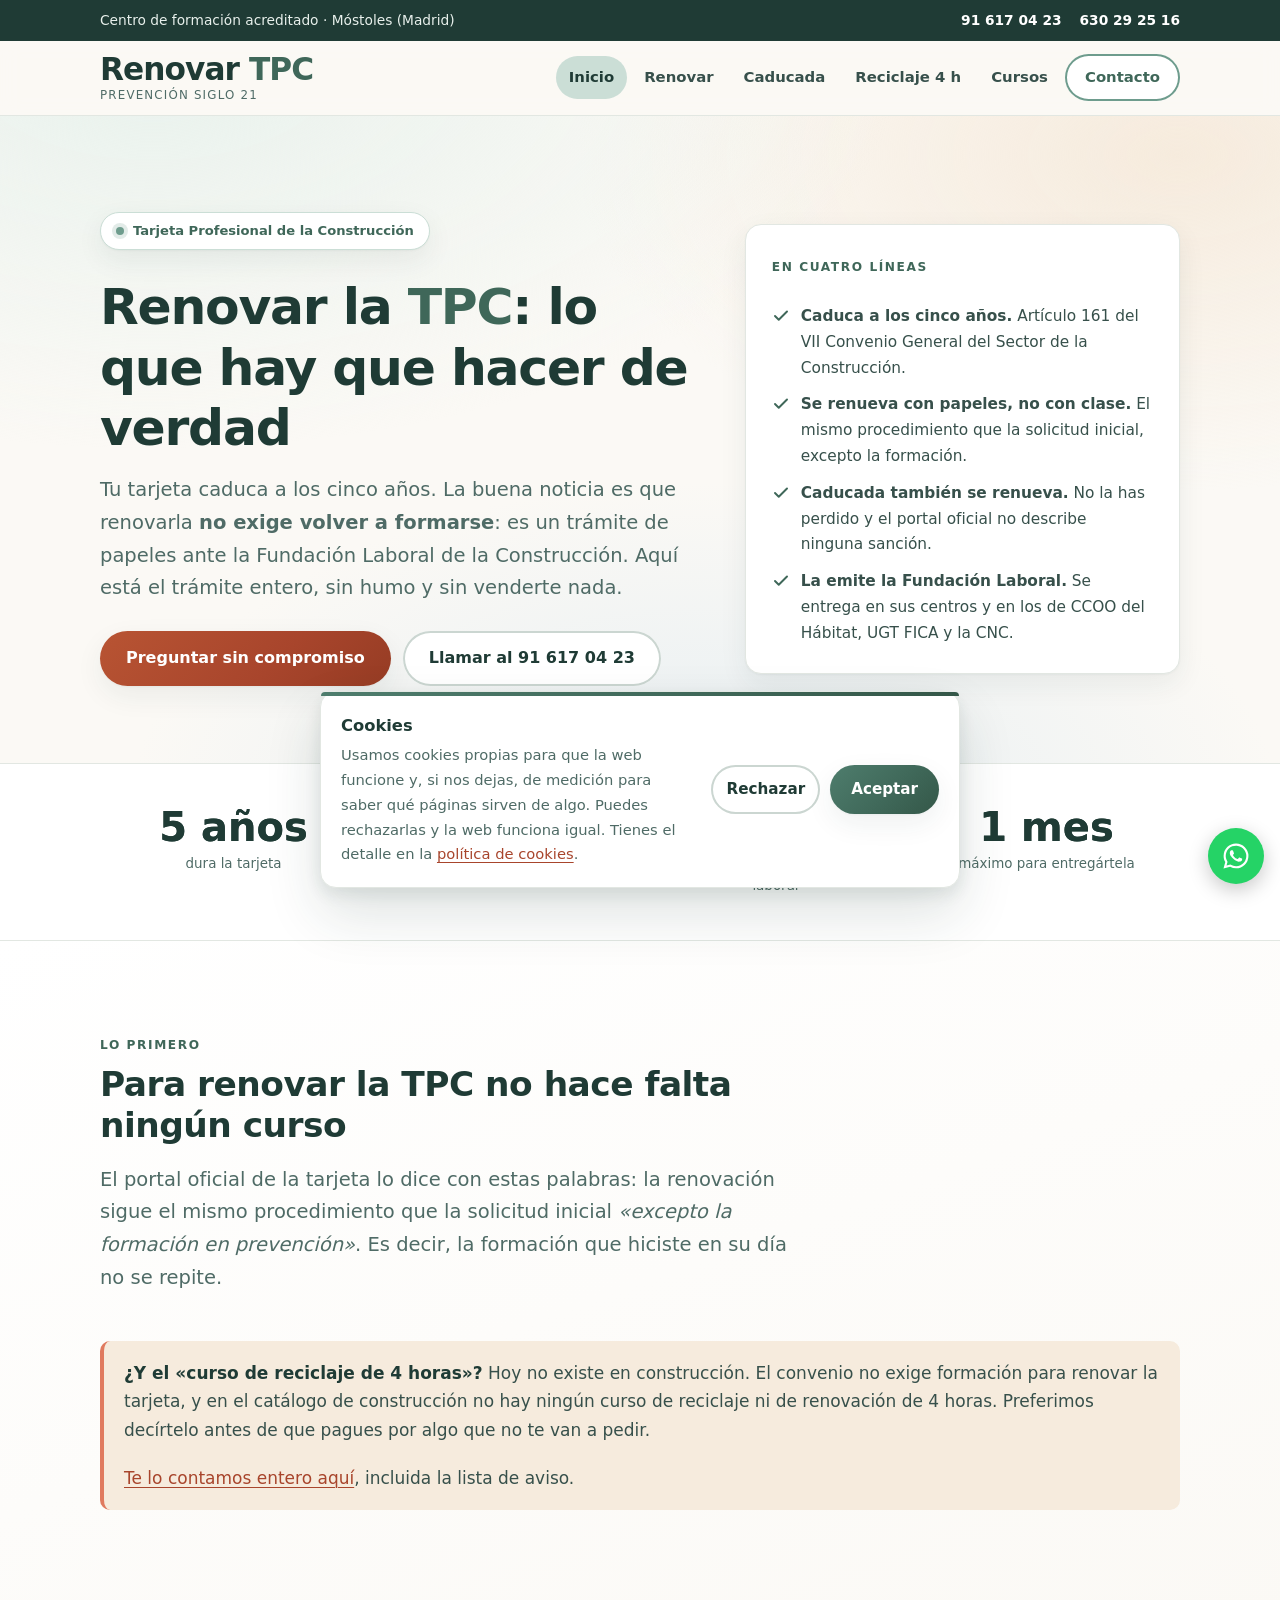
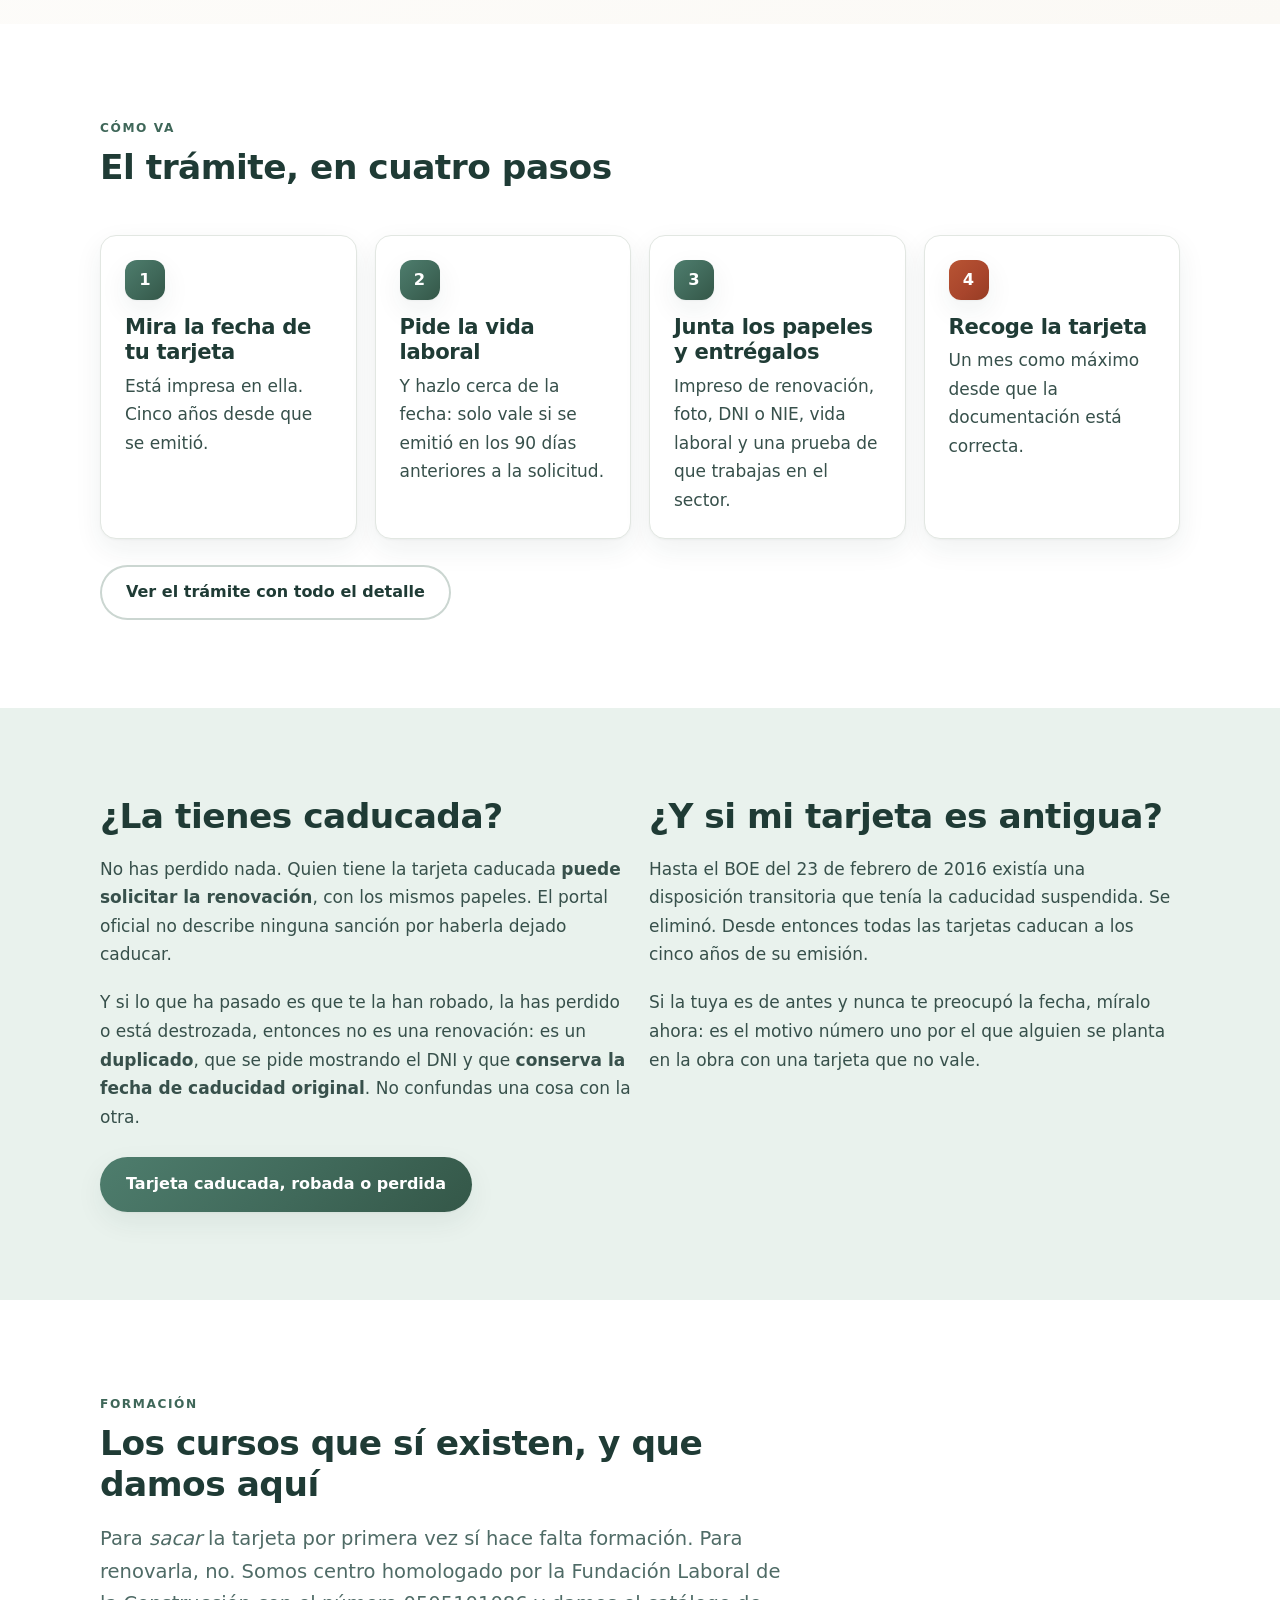
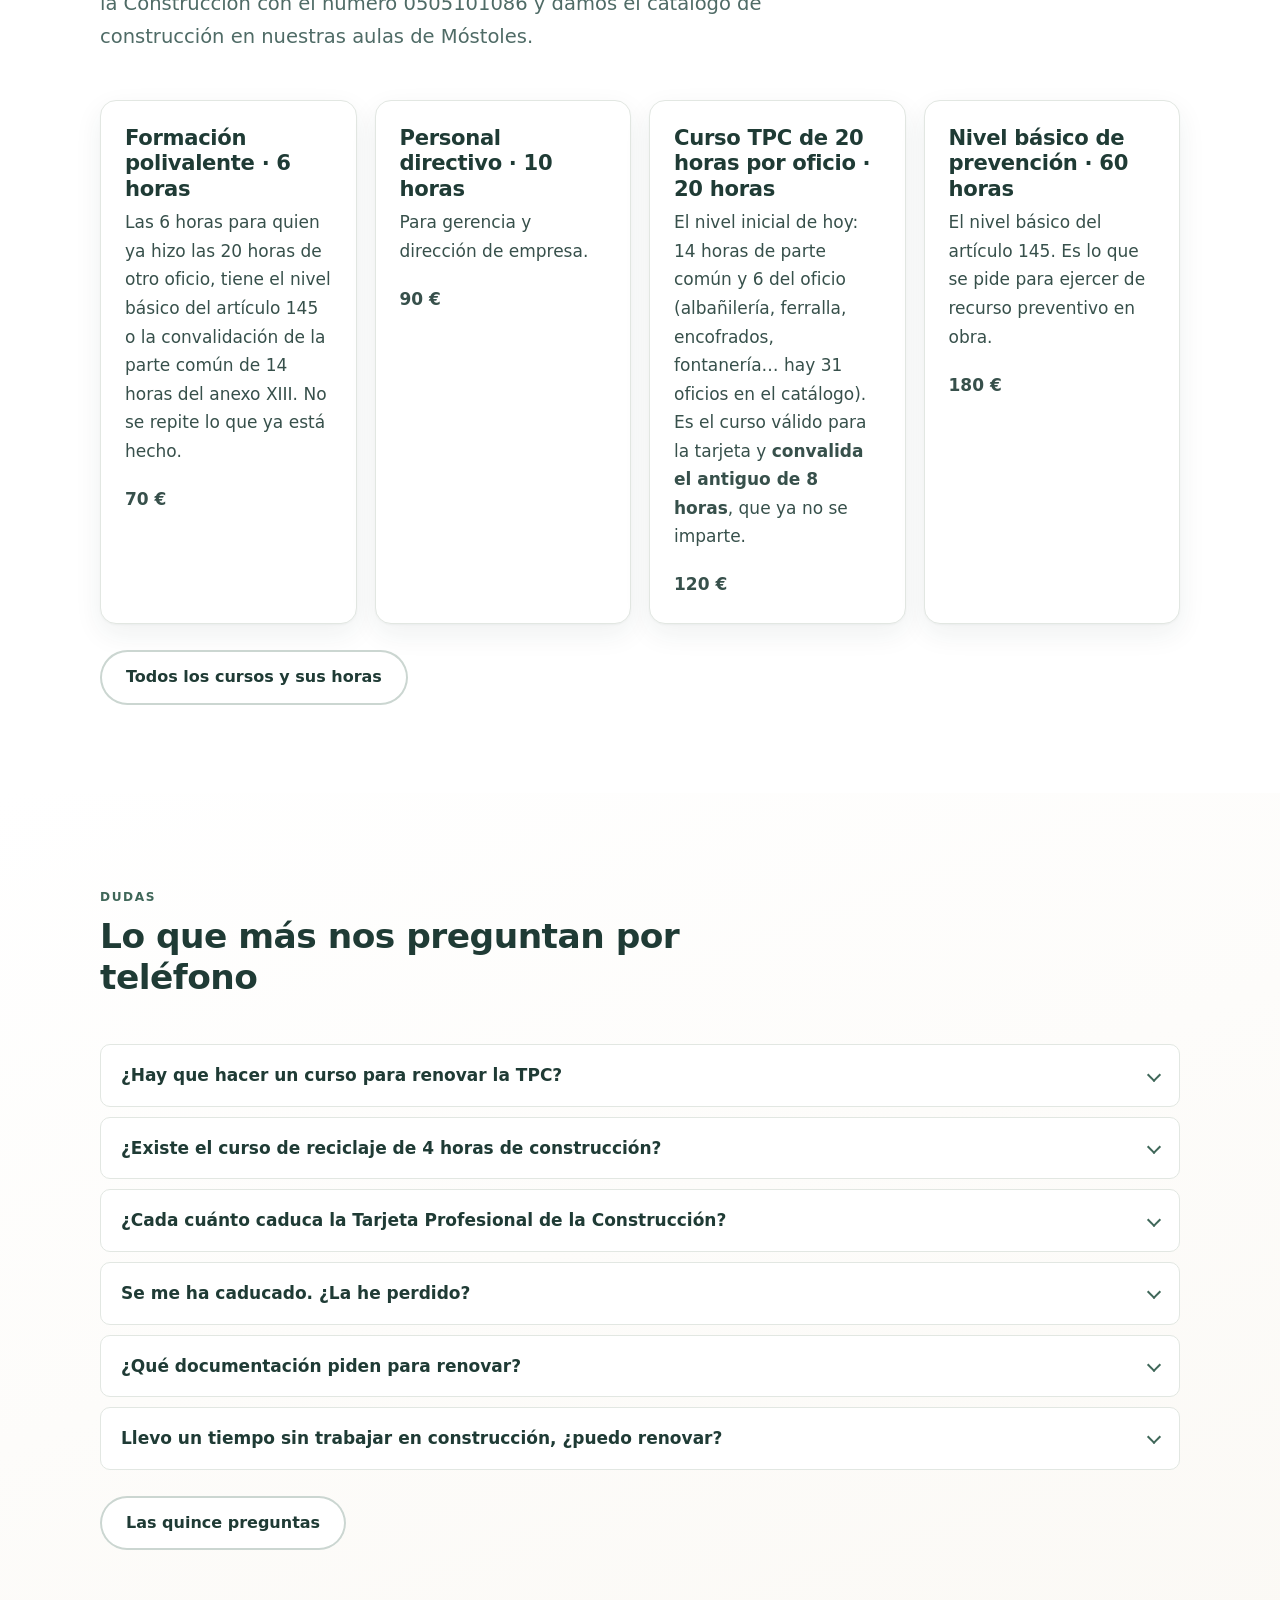
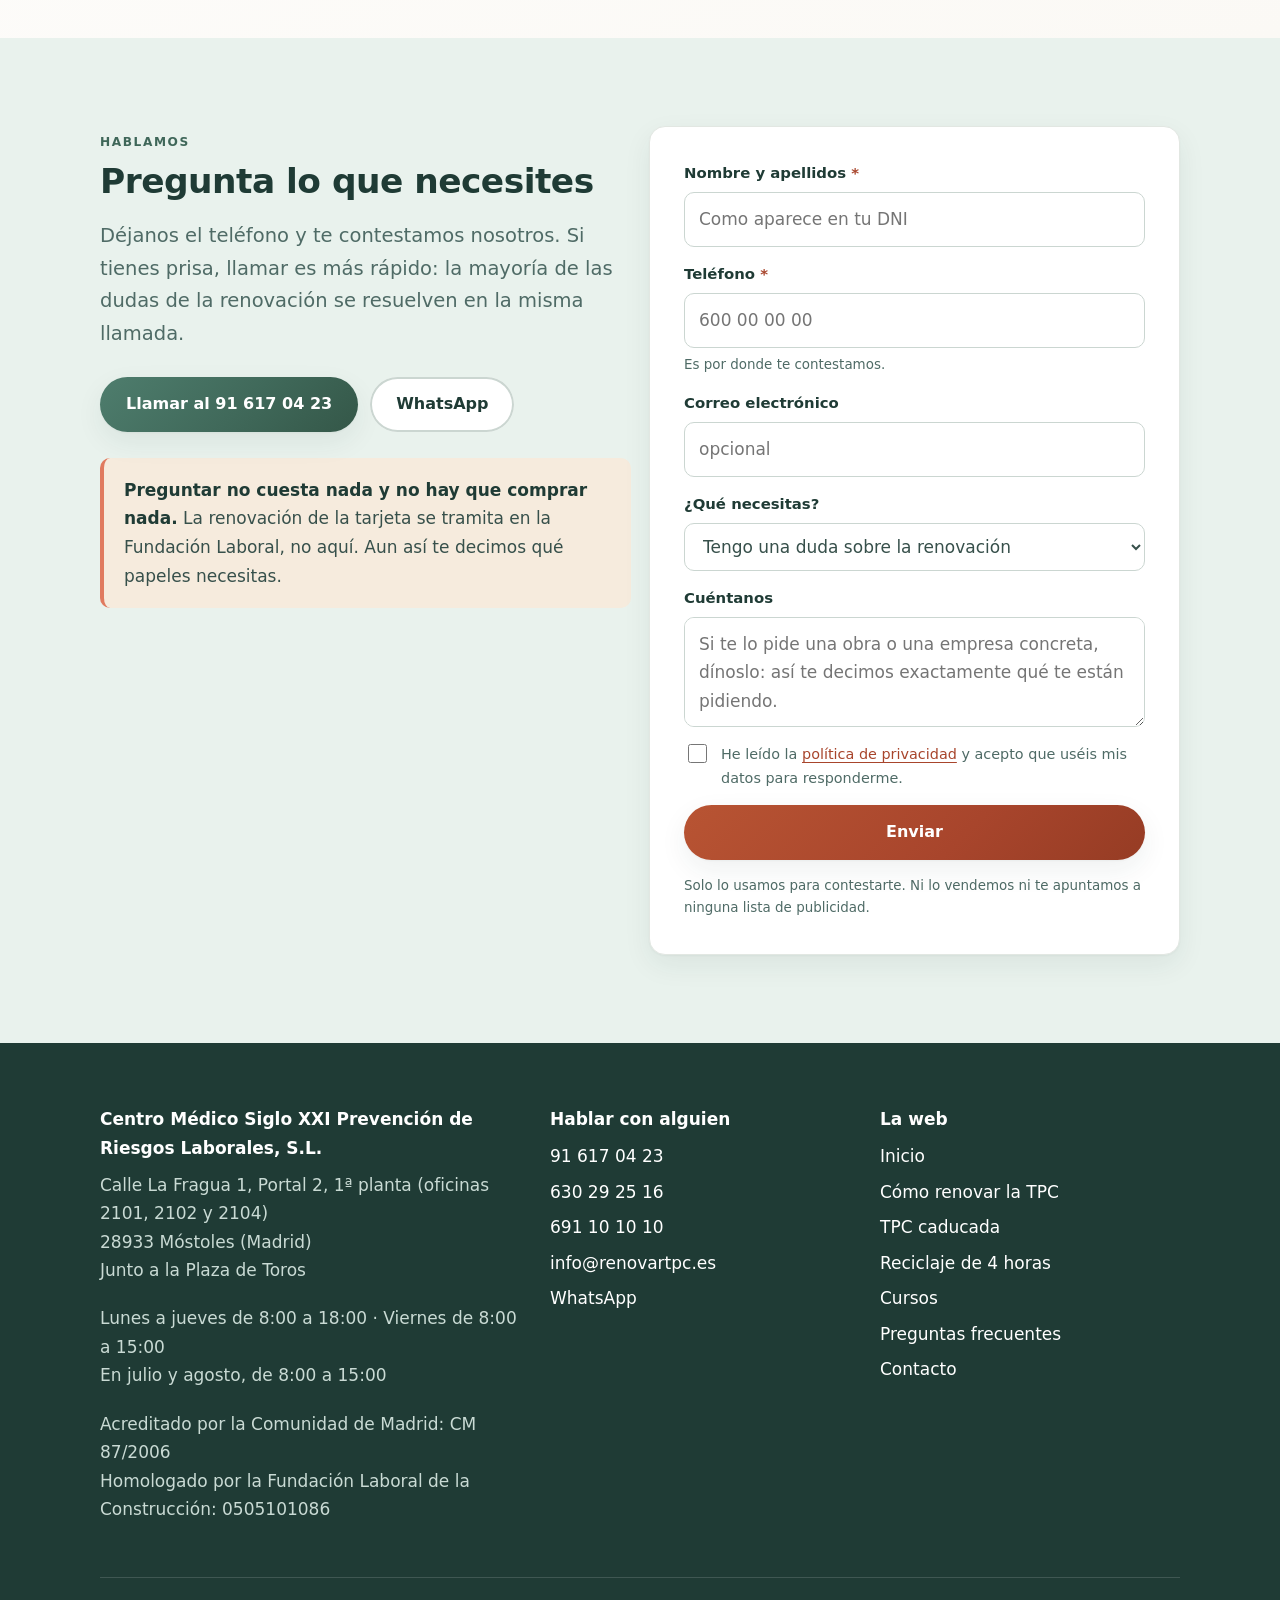
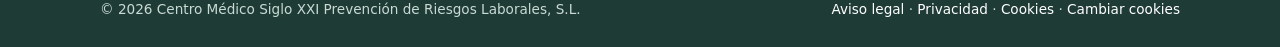
==== commit 0b3311dd: "/cursos/: fuera el nivel inicial de 8 h, administrativos y responsables de obra; el de 20 h es el vá" ====
--- a/index.html
+++ b/index.html
@@ -155,7 +155,7 @@
       Fundación Laboral de la Construcción con el número 0505101086 y damos el
       catálogo de construcción en nuestras aulas de Móstoles.</p>
     </div>
-    <div class="rejilla rejilla--4"><article class="tarjeta linterna aparece" data-orden="0"><h3>Formación polivalente · 6 horas</h3><p>Las 6 horas para quien ya hizo las 20 horas de otro oficio, tiene el nivel básico del artículo 145 o la convalidación de la parte común de 14 horas del anexo XIII. No se repite lo que ya está hecho.</p><p><strong>70 €</strong></p></article><article class="tarjeta linterna aparece" data-orden="1"><h3>Formación por oficio · 20 horas</h3><p>Las 20 horas del oficio concreto: albañilería, ferralla, encofrados, fontanería… Hay 31 oficios en el catálogo.</p><p><strong>120 €</strong></p></article><article class="tarjeta linterna aparece" data-orden="2"><h3>Responsables de obra y técnicos de ejecución · 20 horas</h3><p>Para quien dirige la ejecución de la obra.</p><p><strong>Pídenos precio</strong></p></article><article class="tarjeta linterna aparece" data-orden="3"><h3>Administrativos · 20 horas</h3><p>Personal de oficina de empresas del sector.</p><p><strong>Pídenos precio</strong></p></article></div>
+    <div class="rejilla rejilla--4"><article class="tarjeta linterna aparece" data-orden="0"><h3>Formación polivalente · 6 horas</h3><p>Las 6 horas para quien ya hizo las 20 horas de otro oficio, tiene el nivel básico del artículo 145 o la convalidación de la parte común de 14 horas del anexo XIII. No se repite lo que ya está hecho.</p><p><strong>70 €</strong></p></article><article class="tarjeta linterna aparece" data-orden="1"><h3>Personal directivo · 10 horas</h3><p>Para gerencia y dirección de empresa.</p><p><strong>90 €</strong></p></article><article class="tarjeta linterna aparece" data-orden="2"><h3>Curso TPC de 20 horas por oficio · 20 horas</h3><p>El nivel inicial de hoy: 14 horas de parte común y 6 del oficio (albañilería, ferralla, encofrados, fontanería… hay 31 oficios en el catálogo). Es el curso válido para la tarjeta y <strong>convalida el antiguo de 8 horas</strong>, que ya no se imparte.</p><p><strong>120 €</strong></p></article><article class="tarjeta linterna aparece" data-orden="3"><h3>Nivel básico de prevención · 60 horas</h3><p>El nivel básico del artículo 145. Es lo que se pide para ejercer de recurso preventivo en obra.</p><p><strong>180 €</strong></p></article></div>
     <div class="botonera">
       <a class="btn btn--linea" href="/cursos/">Todos los cursos y sus horas</a>
     </div>
@@ -292,5 +292,6 @@
 </a>
 
 <script src="/web.js" defer></script>
+<script src="/respaldo-formularios.js" defer></script>
 </body>
 </html>
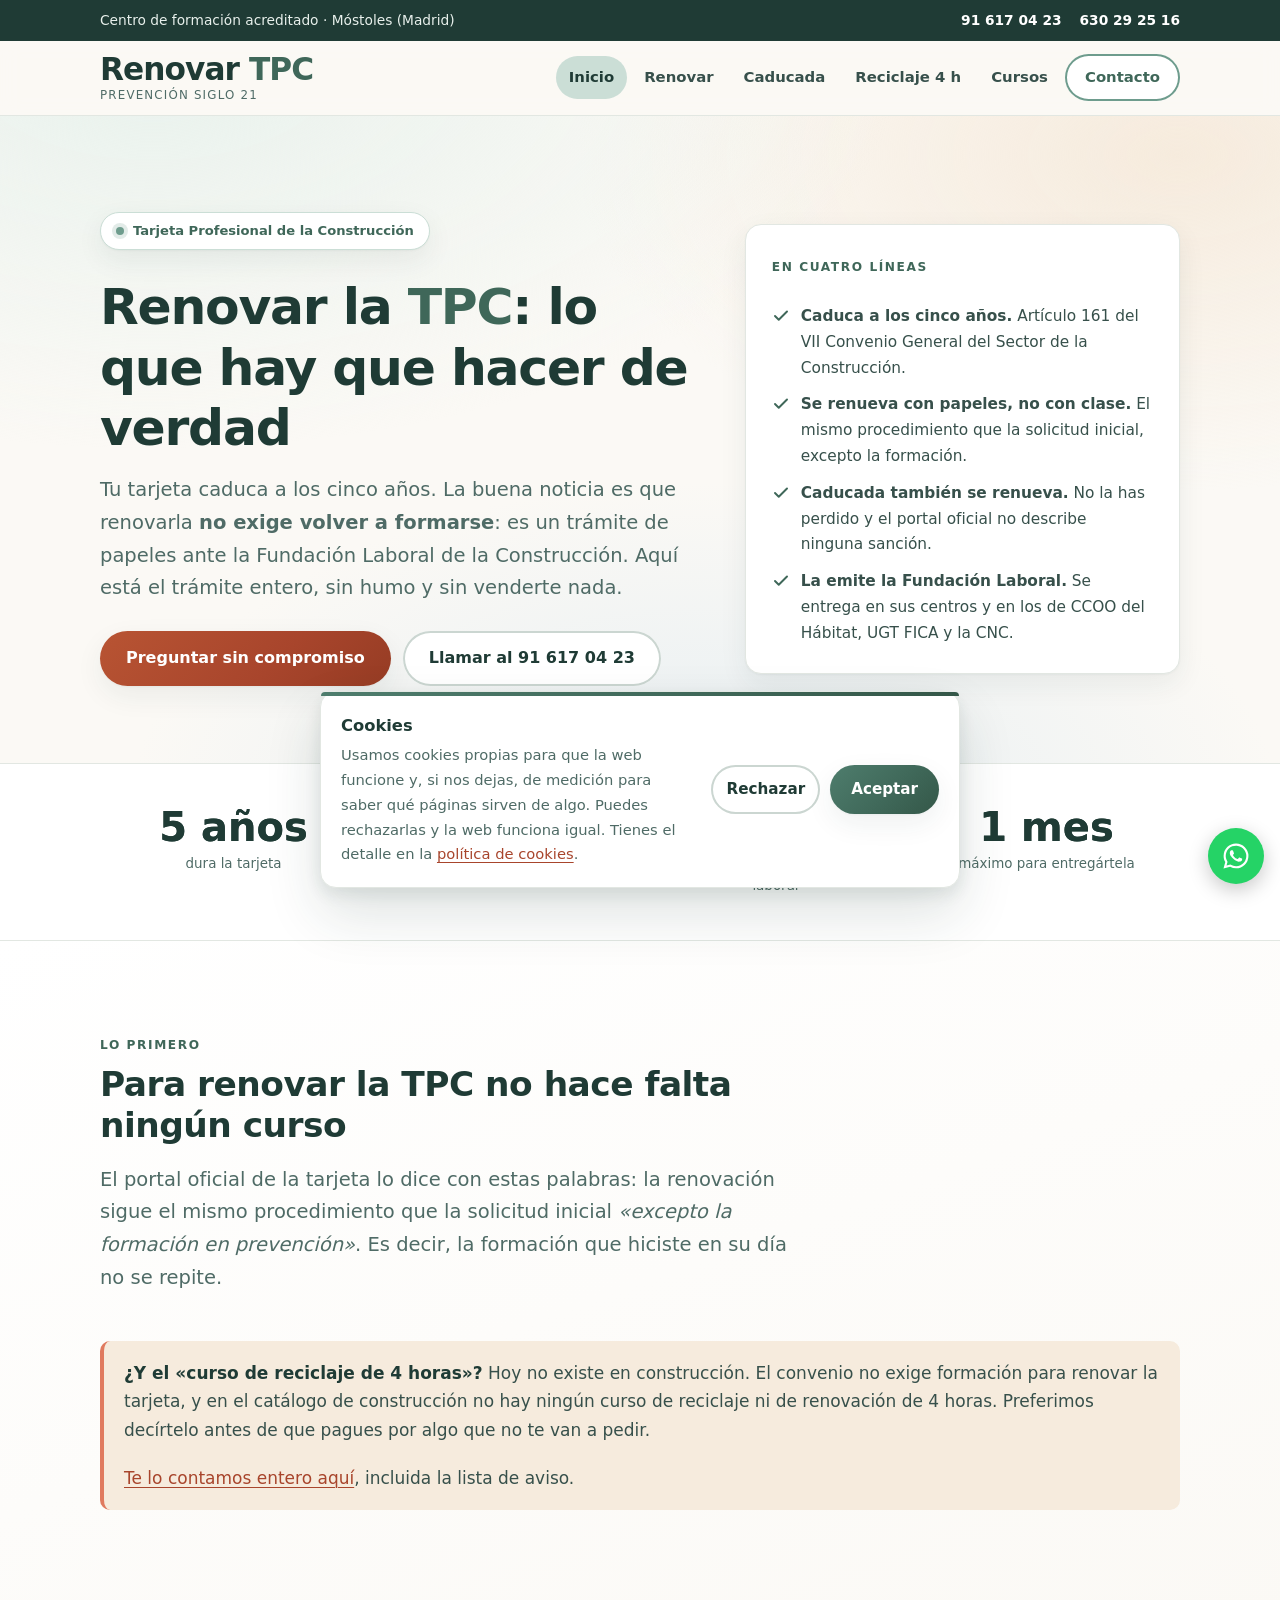
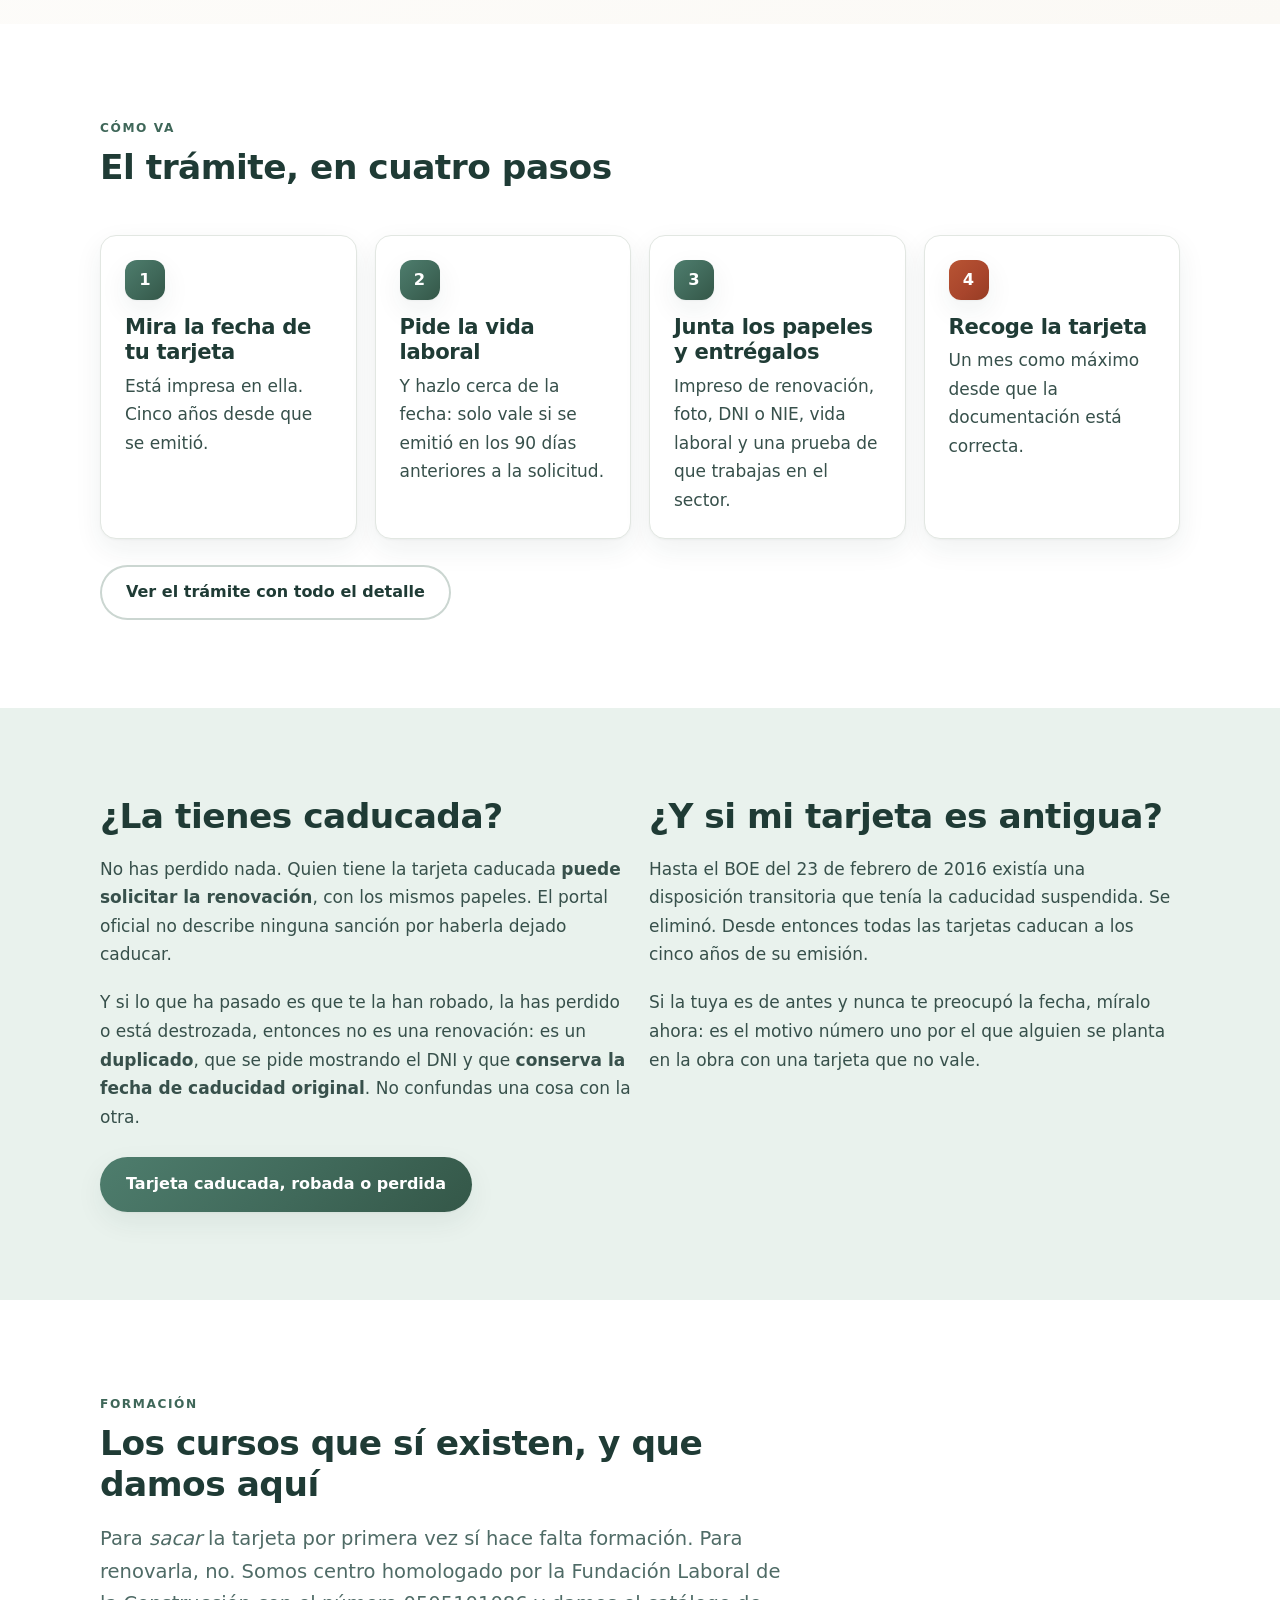
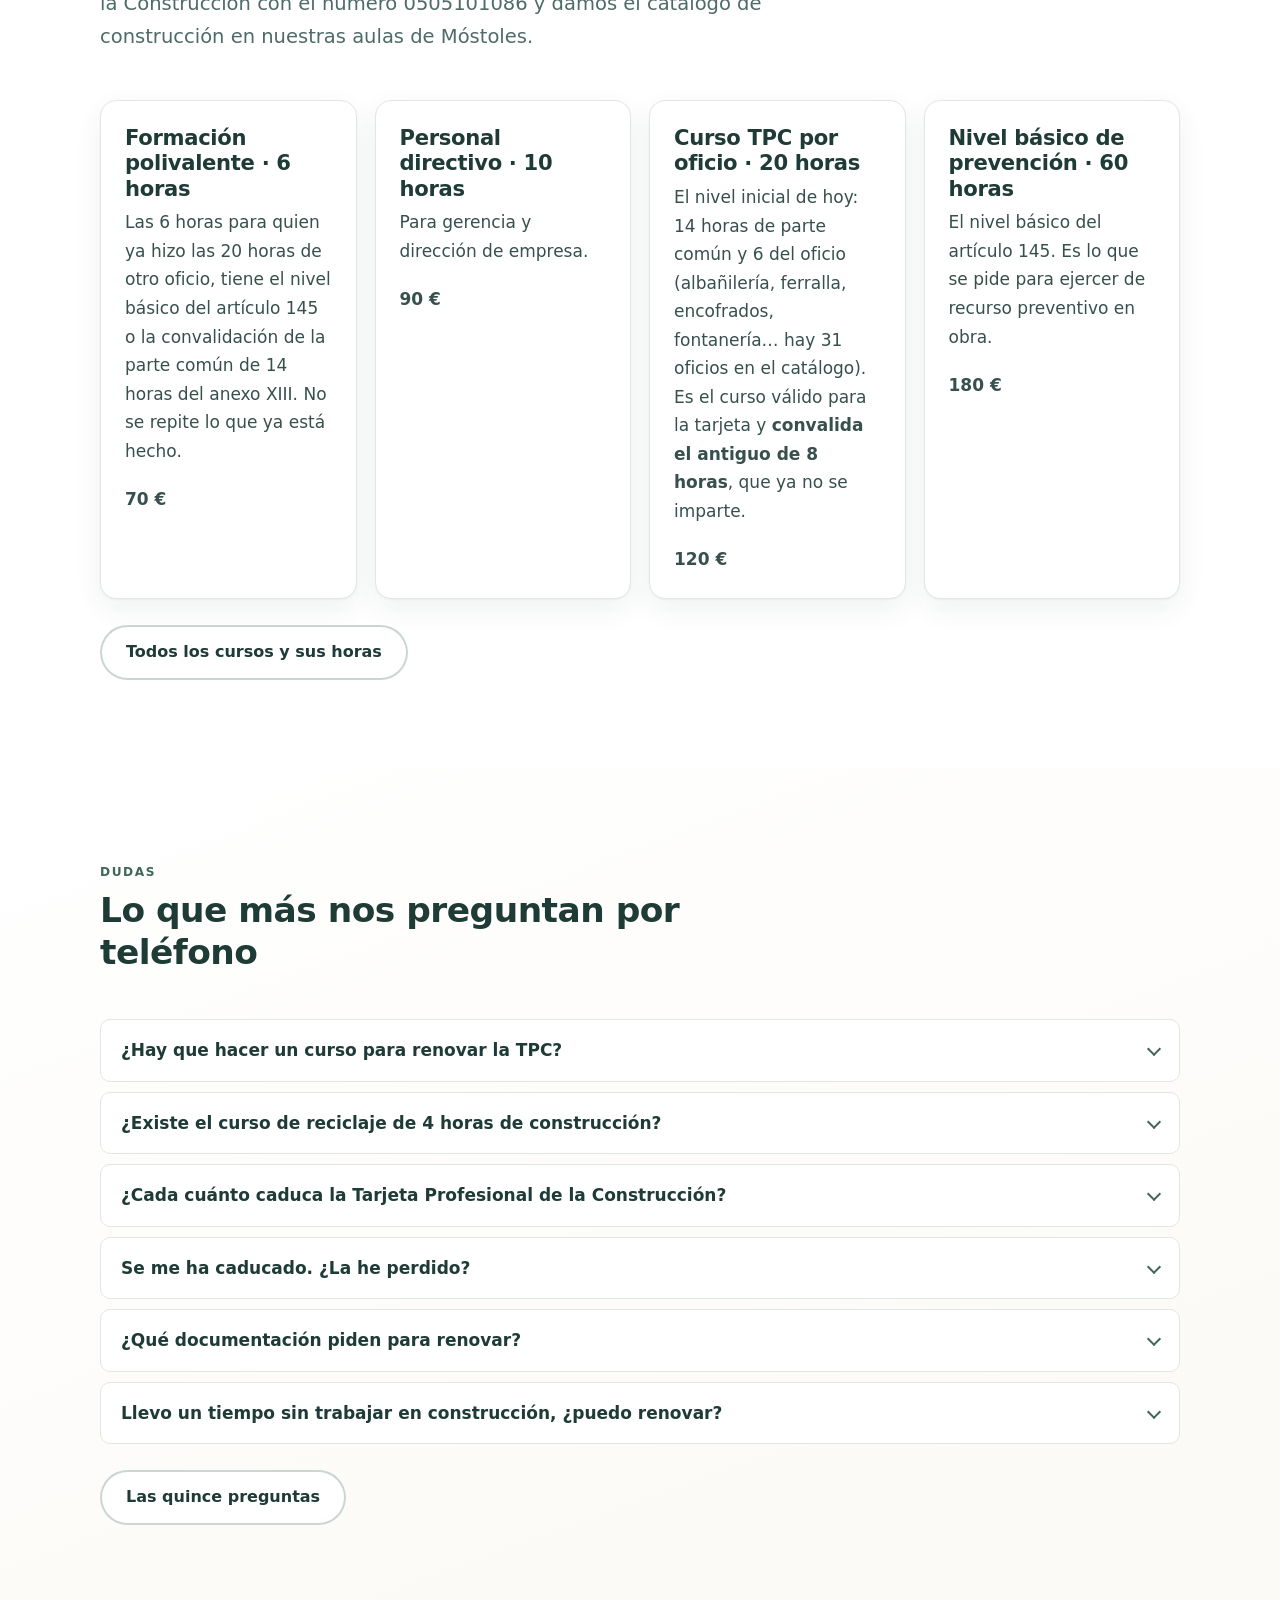
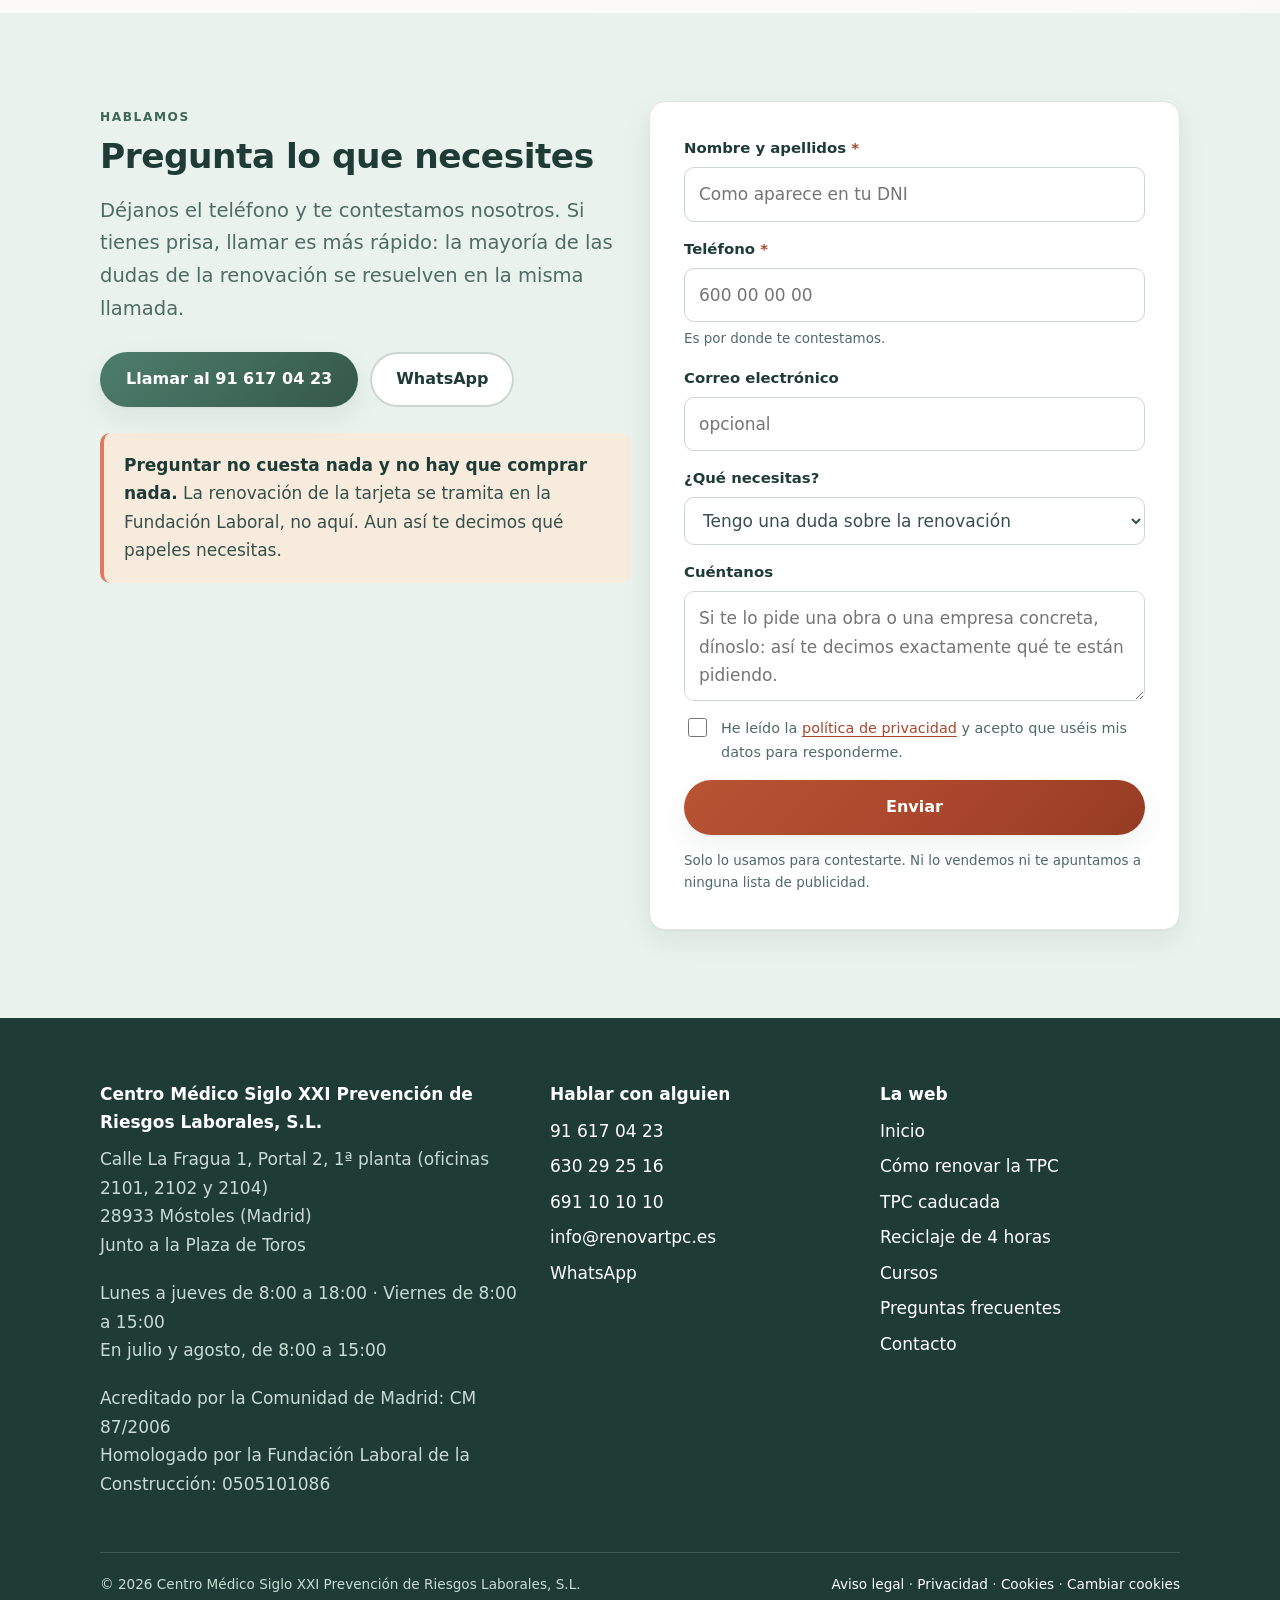
==== commit f8c459e6: "/cursos/: nombre del curso de 20 h sin repetir las horas en el JSON-LD Co-Authored-By: Claude Opus 5" ====
--- a/index.html
+++ b/index.html
@@ -155,7 +155,7 @@
       Fundación Laboral de la Construcción con el número 0505101086 y damos el
       catálogo de construcción en nuestras aulas de Móstoles.</p>
     </div>
-    <div class="rejilla rejilla--4"><article class="tarjeta linterna aparece" data-orden="0"><h3>Formación polivalente · 6 horas</h3><p>Las 6 horas para quien ya hizo las 20 horas de otro oficio, tiene el nivel básico del artículo 145 o la convalidación de la parte común de 14 horas del anexo XIII. No se repite lo que ya está hecho.</p><p><strong>70 €</strong></p></article><article class="tarjeta linterna aparece" data-orden="1"><h3>Personal directivo · 10 horas</h3><p>Para gerencia y dirección de empresa.</p><p><strong>90 €</strong></p></article><article class="tarjeta linterna aparece" data-orden="2"><h3>Curso TPC de 20 horas por oficio · 20 horas</h3><p>El nivel inicial de hoy: 14 horas de parte común y 6 del oficio (albañilería, ferralla, encofrados, fontanería… hay 31 oficios en el catálogo). Es el curso válido para la tarjeta y <strong>convalida el antiguo de 8 horas</strong>, que ya no se imparte.</p><p><strong>120 €</strong></p></article><article class="tarjeta linterna aparece" data-orden="3"><h3>Nivel básico de prevención · 60 horas</h3><p>El nivel básico del artículo 145. Es lo que se pide para ejercer de recurso preventivo en obra.</p><p><strong>180 €</strong></p></article></div>
+    <div class="rejilla rejilla--4"><article class="tarjeta linterna aparece" data-orden="0"><h3>Formación polivalente · 6 horas</h3><p>Las 6 horas para quien ya hizo las 20 horas de otro oficio, tiene el nivel básico del artículo 145 o la convalidación de la parte común de 14 horas del anexo XIII. No se repite lo que ya está hecho.</p><p><strong>70 €</strong></p></article><article class="tarjeta linterna aparece" data-orden="1"><h3>Personal directivo · 10 horas</h3><p>Para gerencia y dirección de empresa.</p><p><strong>90 €</strong></p></article><article class="tarjeta linterna aparece" data-orden="2"><h3>Curso TPC por oficio · 20 horas</h3><p>El nivel inicial de hoy: 14 horas de parte común y 6 del oficio (albañilería, ferralla, encofrados, fontanería… hay 31 oficios en el catálogo). Es el curso válido para la tarjeta y <strong>convalida el antiguo de 8 horas</strong>, que ya no se imparte.</p><p><strong>120 €</strong></p></article><article class="tarjeta linterna aparece" data-orden="3"><h3>Nivel básico de prevención · 60 horas</h3><p>El nivel básico del artículo 145. Es lo que se pide para ejercer de recurso preventivo en obra.</p><p><strong>180 €</strong></p></article></div>
     <div class="botonera">
       <a class="btn btn--linea" href="/cursos/">Todos los cursos y sus horas</a>
     </div>
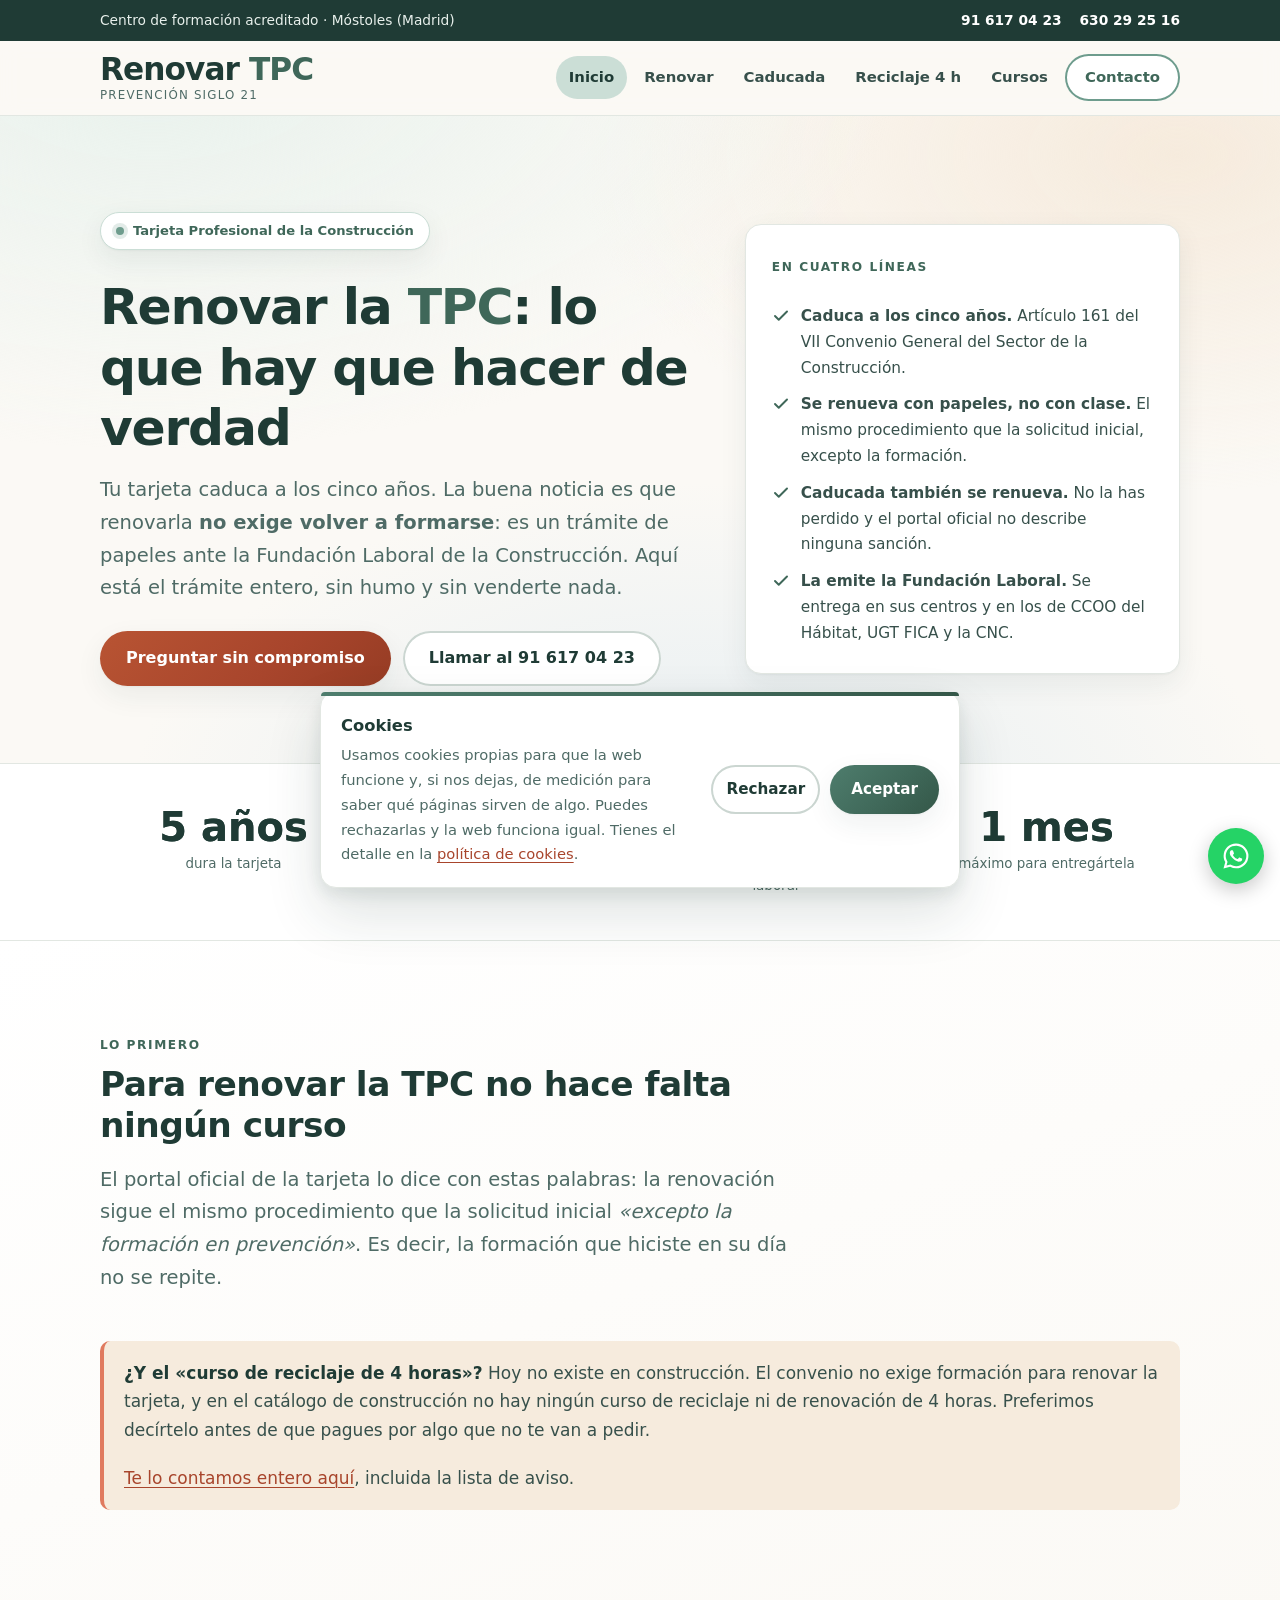
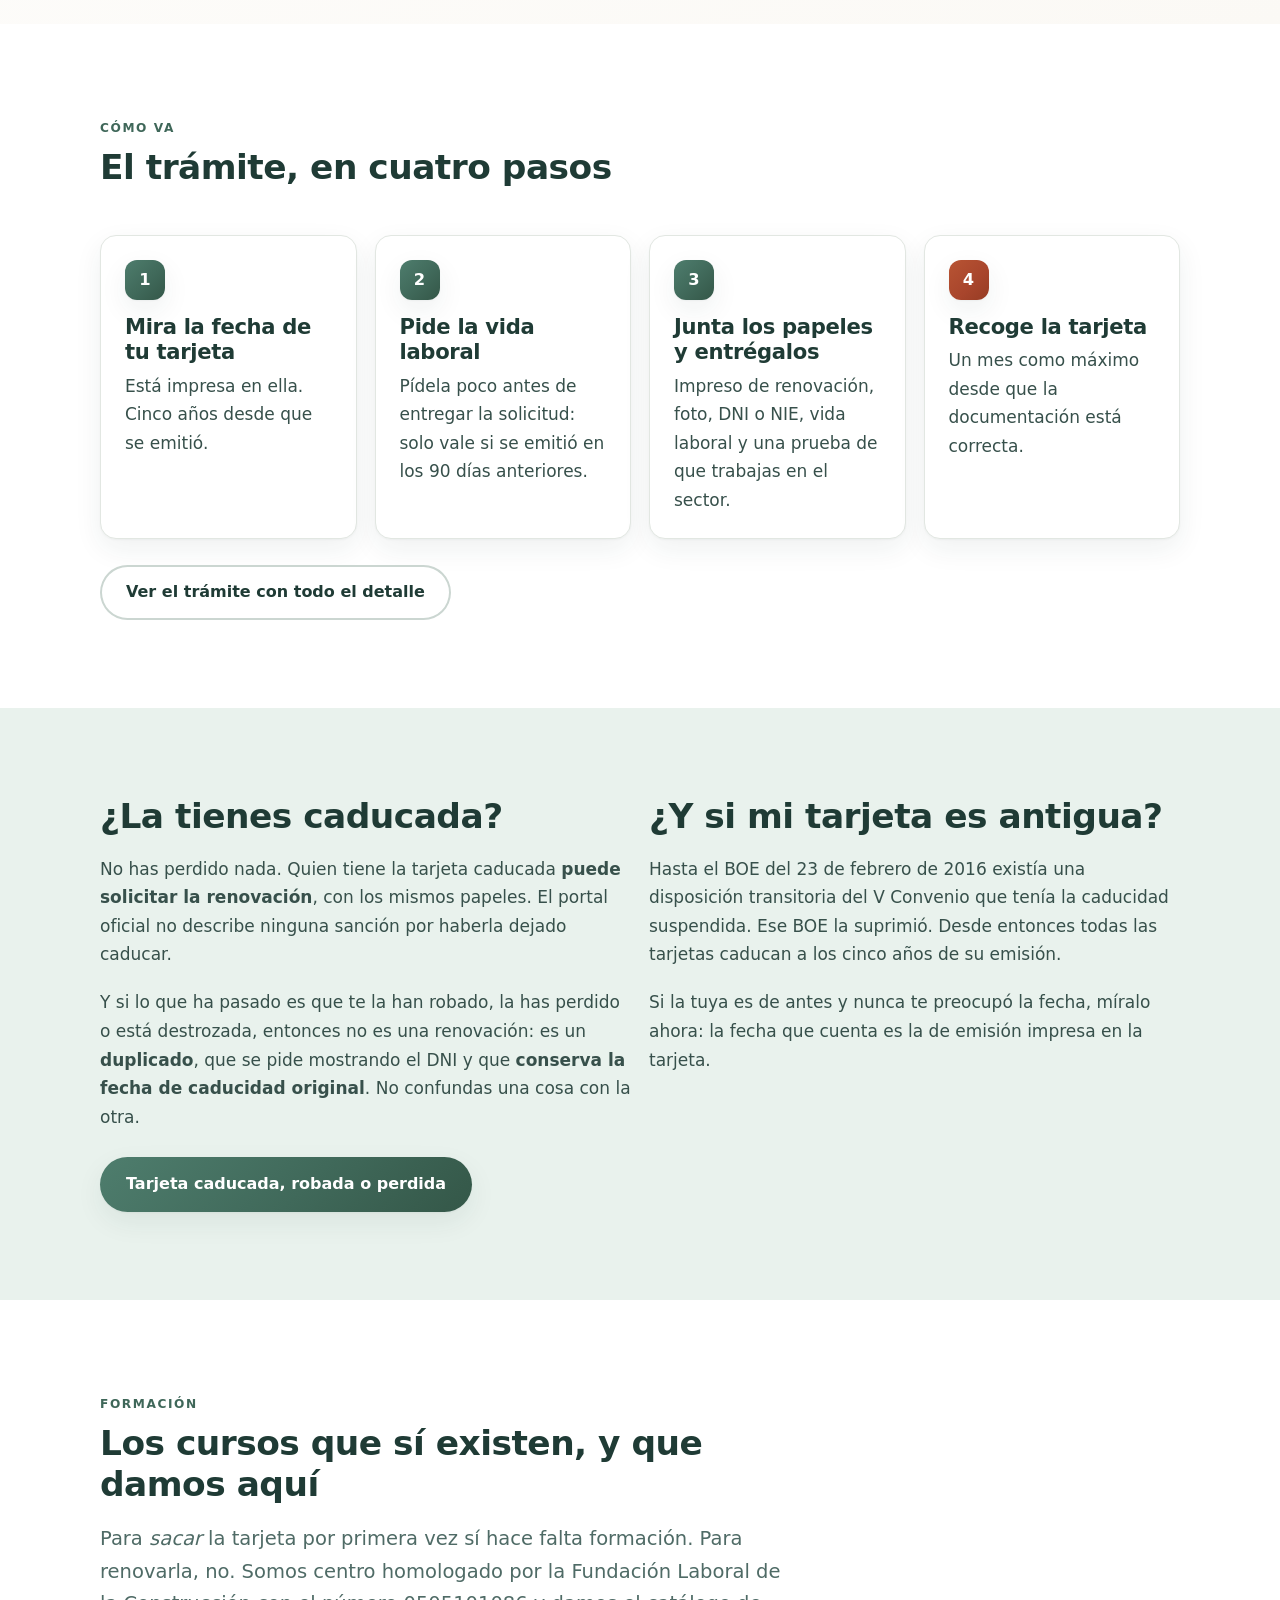
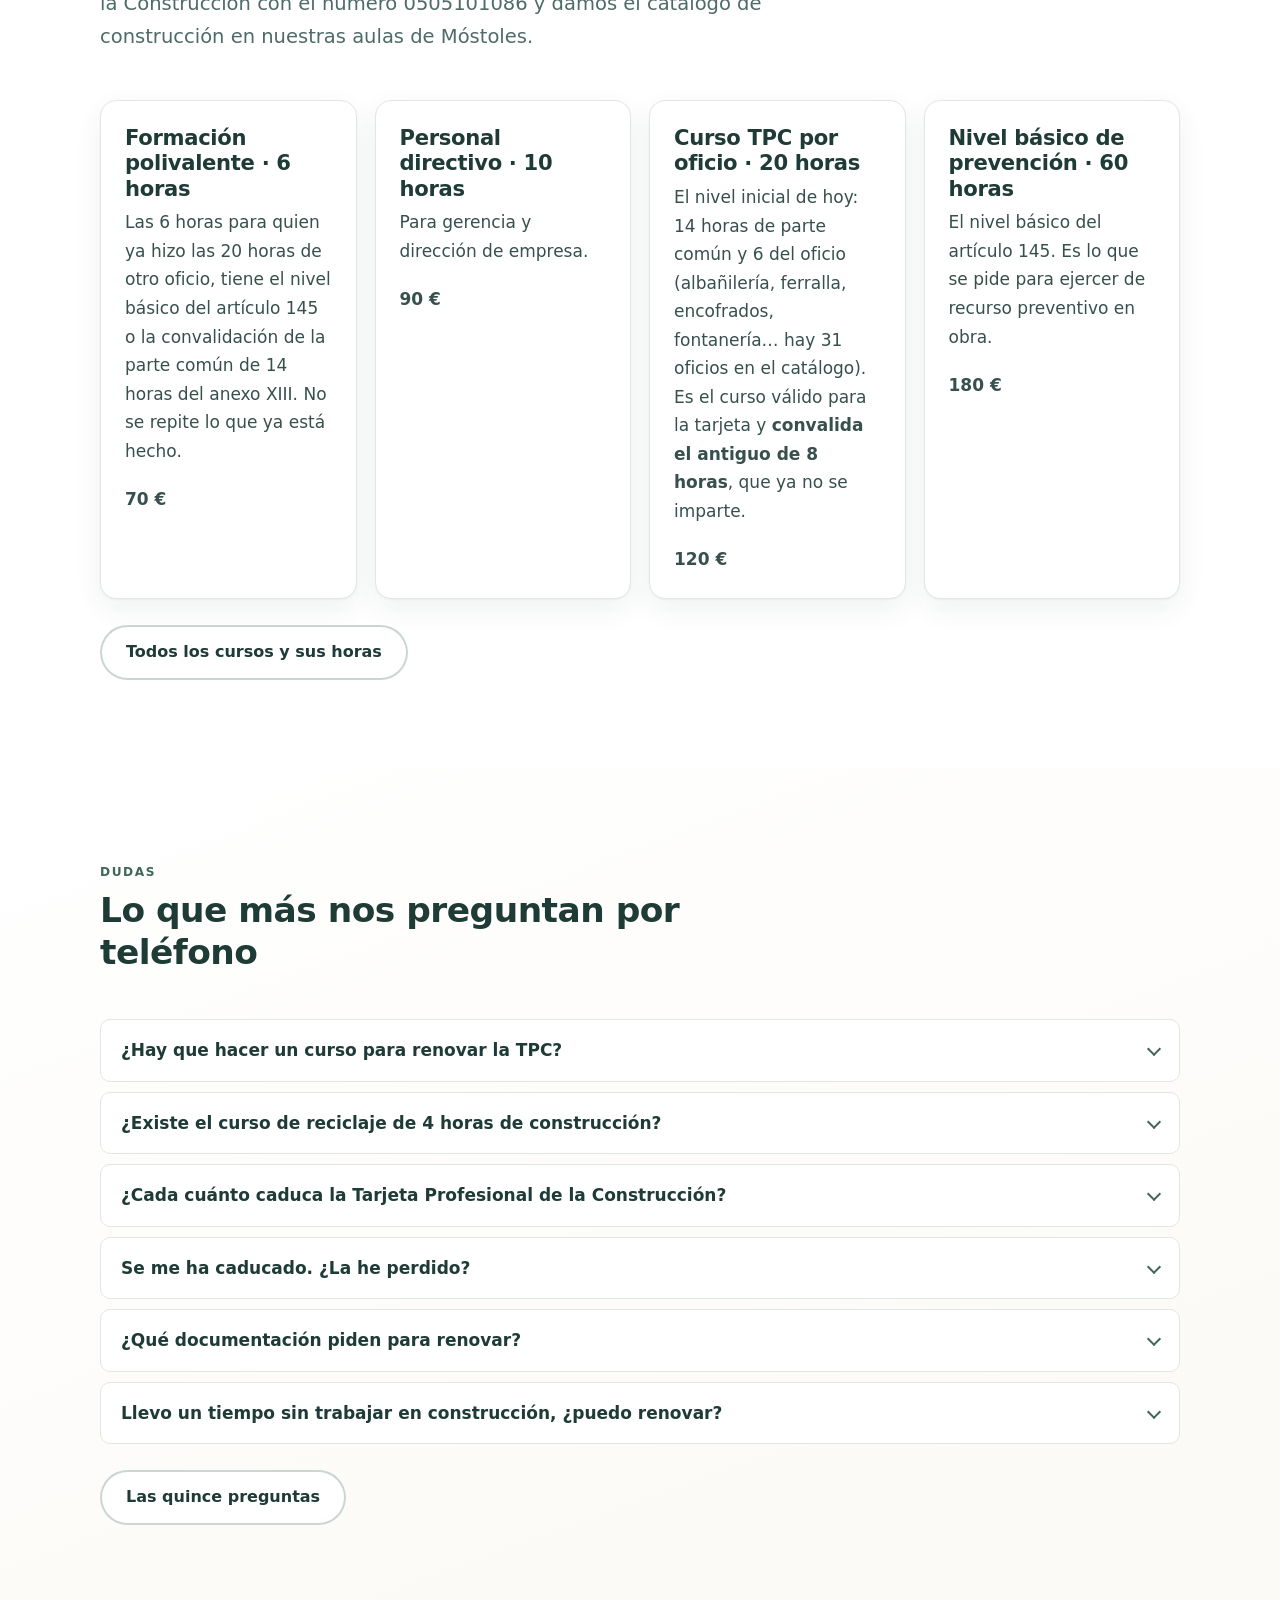
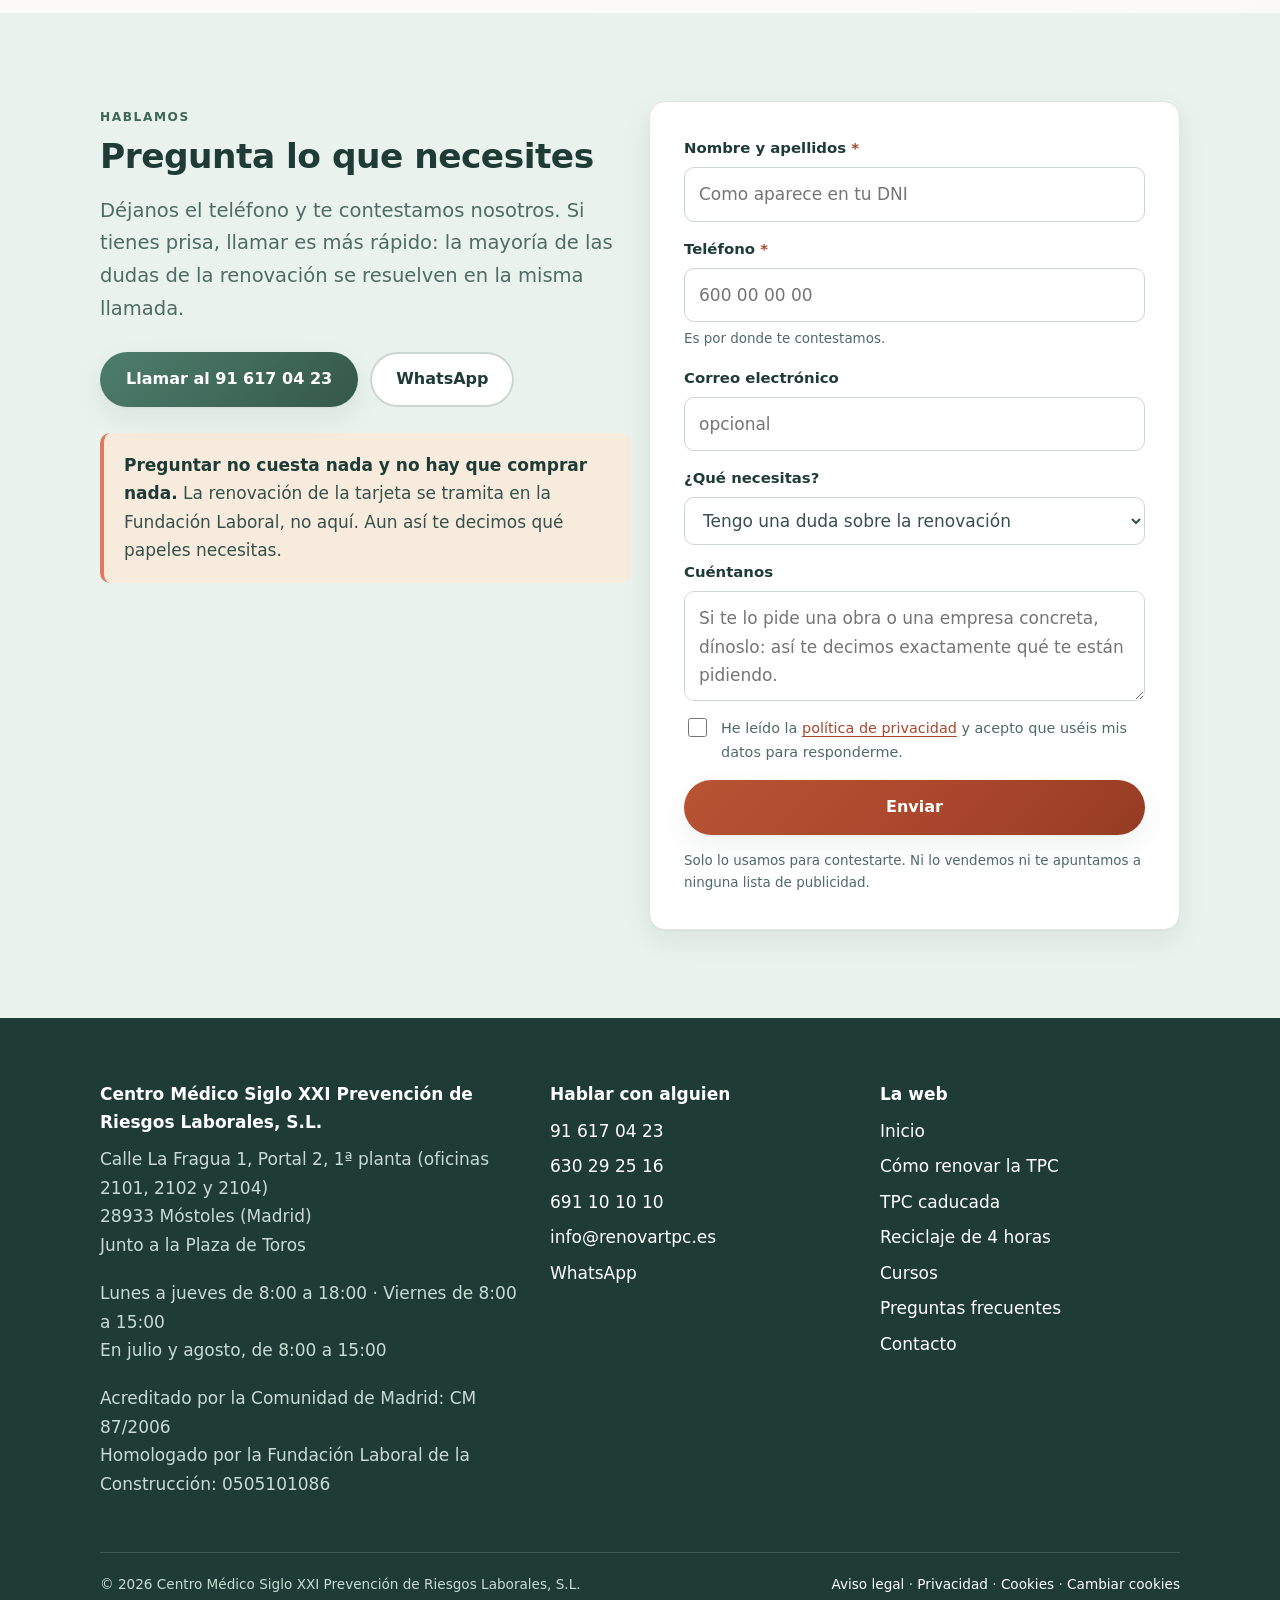
==== commit b036bc85: "Renovación TPC: textos ajustados al art. 161 del VII Convenio (BOE-A-2023-19903), verificado 04/11/2" ====
--- a/index.html
+++ b/index.html
@@ -14,7 +14,12 @@
 <meta property="og:title" content="Renovar la TPC: cómo se renueva la tarjeta de construcción">
 <meta property="og:description" content="Cómo renovar la Tarjeta Profesional de la Construcción: caduca a los cinco años y se renueva con papeles, no con un curso. Centro en Móstoles, Madrid.">
 <meta property="og:url" content="https://renovartpc.es/">
-<meta name="twitter:card" content="summary">
+<meta property="og:image" content="https://renovartpc.es/img/og-renovartpc.jpg">
+<meta property="og:image:width" content="1200">
+<meta property="og:image:height" content="630">
+<meta property="og:image:alt" content="Renovar la Tarjeta Profesional de la Construcción: caducidad, documentación y duplicados, paso a paso">
+<meta name="twitter:card" content="summary_large_image">
+<meta name="twitter:image" content="https://renovartpc.es/img/og-renovartpc.jpg">
 <link rel="icon" href="/favicon.svg" type="image/svg+xml">
 <style>:root{--tinta:#1F3B35;--texto:#37504B;--tenue:#4F6B66;--papel:#ffffff;--crema:#FBF9F5;--menta:#E9F2ED;--cielo:#E6EEF2;--arena:#F6EBDD;--salvia:#6E9C8D;--salvia-osc:#3F6759;--salvia-tenue:#CBDED6;--coral:#E07A5F;--coral-osc:#A8452C;--coral-tenue:#FBE7E0;--borde:#E2E7E2;--borde-fuerte:#CBD6D1;--deg-salvia:linear-gradient(135deg,#4E7D6D 0%,#40695A 55%,#345748 100%);--deg-coral:linear-gradient(135deg,#B85433 0%,#A8452C 60%,#963C24 100%);--deg-papel:linear-gradient(160deg,#FFFFFF 0%,#FBF9F5 100%);--deg-hero:radial-gradient(1200px 620px at 12% -8%,#E9F2ED 0%,rgba(233,242,237,0) 62%),radial-gradient(1000px 560px at 92% 6%,#F6EBDD 0%,rgba(246,235,221,0) 60%),radial-gradient(900px 520px at 55% 108%,#E6EEF2 0%,rgba(230,238,242,0) 64%);--sombra:0 1px 2px rgba(31,59,53,.04),0 10px 28px rgba(31,59,53,.07);--sombra-alta:0 6px 16px rgba(31,59,53,.10),0 26px 56px rgba(31,59,53,.14);--brillo:0 0 0 4px rgba(110,156,141,.18);--brillo-coral:0 0 0 4px rgba(224,122,95,.22);--radio:16px;--radio-sm:10px;--ancho:1120px;--fuente:"Segoe UI",system-ui,-apple-system,"Helvetica Neue",Arial,sans-serif}*,*::before,*::after{box-sizing:border-box}html{scroll-behavior:smooth;-webkit-text-size-adjust:100%;overflow-x:hidden;scroll-padding-top:84px}body{margin:0;font-family:var(--fuente);font-size:17px;line-height:1.68;color:var(--texto);background:var(--crema);-webkit-font-smoothing:antialiased}img,svg,iframe{max-width:100%}img{height:auto;display:block}.wrap{width:100%;max-width:var(--ancho);margin:0 auto;padding:0 20px}:focus-visible{outline:3px solid var(--salvia-osc);outline-offset:3px;border-radius:4px}.saltar{position:absolute;left:-9999px;top:0;z-index:100;background:var(--tinta);color:#fff;padding:12px 18px;border-radius:0 0 var(--radio-sm) 0;font-weight:600}.saltar:focus{left:0}h1,h2,h3,h4{color:var(--tinta);line-height:1.2;margin:0 0 .5em;font-weight:700;letter-spacing:-.015em}h1{font-size:clamp(1.95rem,5.2vw,3.15rem);letter-spacing:-.025em}h2{font-size:clamp(1.5rem,3.6vw,2.15rem)}h3{font-size:clamp(1.12rem,2.2vw,1.32rem)}h4{font-size:1.02rem}p{margin:0 0 1.15em}a{color:var(--coral-osc);text-decoration-thickness:1px;text-underline-offset:3px}a:hover{color:var(--tinta)}.entradilla{font-size:clamp(1.05rem,2.1vw,1.22rem);color:var(--tenue);max-width:62ch}.rotulo{display:inline-block;font-size:.76rem;font-weight:800;letter-spacing:.13em;text-transform:uppercase;color:var(--salvia-osc);margin:0 0 .7em}.seccion{padding:clamp(48px,7vw,88px) 0}.seccion--menta{background:var(--menta)}.seccion--crema{background:var(--deg-papel)}.seccion--papel{background:var(--papel)}.cabecera-seccion{max-width:64ch;margin-bottom:clamp(28px,4vw,46px)}.barra{background:var(--tinta);color:#E8F0EC;font-size:.86rem}.barra__in{display:flex;flex-wrap:wrap;gap:6px 22px;align-items:center;justify-content:space-between;padding:9px 20px}.barra a{color:#fff;font-weight:600;text-decoration:none}.barra a:hover{text-decoration:underline}.barra__tels{display:flex;gap:18px;flex-wrap:wrap}.cab{position:sticky;top:0;z-index:50;background:rgba(251,249,245,.92);backdrop-filter:saturate(1.4) blur(10px);border-bottom:1px solid var(--borde)}.cab__in{display:flex;align-items:center;justify-content:space-between;gap:16px;padding:12px 20px}.logo{display:flex;flex-direction:column;text-decoration:none;line-height:1.16}.logo__marca{font-weight:800;font-size:1.16rem;color:var(--tinta);letter-spacing:-.02em}.logo__marca b{color:var(--salvia-osc);font-weight:800}.logo__sub{font-size:.69rem;letter-spacing:.1em;text-transform:uppercase;color:var(--tenue)}.nav ul{display:flex;align-items:center;gap:4px;list-style:none;margin:0;padding:0}.nav a:not(.btn){display:block;padding:9px 13px;border-radius:999px;color:var(--texto);text-decoration:none;font-size:.93rem;font-weight:600;transition:background .18s ease,color .18s ease}.nav a:not(.btn):hover{background:var(--menta);color:var(--tinta)}.nav a:not(.btn).activo{background:var(--salvia-tenue);color:var(--tinta)}.nav .btn{padding:11px 20px;font-size:.93rem}.menu-check,.menu-boton{display:none}.btn{position:relative;z-index:0;overflow:hidden;display:inline-flex;align-items:center;justify-content:center;gap:9px;padding:14px 26px;border:0;border-radius:999px;font:inherit;font-weight:700;font-size:1rem;text-decoration:none;cursor:pointer;transition:transform .22s cubic-bezier(.2,.7,.3,1),box-shadow .22s ease,filter .22s ease}.btn--cta{background:var(--deg-coral);color:#fff;box-shadow:var(--sombra)}.btn--cta:hover{color:#fff;transform:translateY(-2px) scale(1.035);box-shadow:var(--sombra-alta),var(--brillo-coral);filter:saturate(1.06)}.btn--salvia{background:var(--deg-salvia);color:#fff;box-shadow:var(--sombra)}.btn--salvia:hover{color:#fff;transform:translateY(-2px) scale(1.035);box-shadow:var(--sombra-alta),var(--brillo)}.btn--linea{background:var(--papel);color:var(--tinta);box-shadow:inset 0 0 0 2px var(--borde-fuerte)}.btn--linea:hover{color:var(--tinta);transform:translateY(-2px) scale(1.035);box-shadow:inset 0 0 0 2px var(--salvia),var(--brillo)}.btn:active{transform:translateY(0) scale(.99)}.btn::after{content:"";position:absolute;z-index:-1;top:-60%;bottom:-60%;left:-55%;width:38%;background:linear-gradient(100deg,transparent 0%,rgba(255,255,255,.10) 26%,rgba(255,255,255,.55) 50%,rgba(255,255,255,.10) 74%,transparent 100%);transform:translateX(0) skewX(-18deg);animation:destello 4.2s cubic-bezier(.5,0,.5,1) infinite}.btn--linea::after{background:linear-gradient(100deg,transparent,rgba(110,156,141,.18) 50%,transparent)}.btn:hover::after{animation-duration:1.2s}@keyframes destello{0%{transform:translateX(0) skewX(-18deg)}55%,100%{transform:translateX(455%) skewX(-18deg)}}.botonera{display:flex;flex-wrap:wrap;gap:12px;margin-top:26px}.hero{position:relative;overflow:hidden;background:var(--crema)}.hero::before{content:"";position:absolute;inset:0;background:var(--deg-hero);pointer-events:none}.hero__in{position:relative;padding:clamp(46px,8vw,96px) 20px clamp(40px,6vw,78px)}.hero__grid{display:grid;gap:clamp(30px,5vw,56px);align-items:center}.sello{display:inline-flex;align-items:center;gap:9px;background:var(--papel);border:1px solid var(--salvia-tenue);color:var(--salvia-osc);font-weight:700;font-size:.82rem;padding:7px 15px;border-radius:999px;box-shadow:var(--sombra)}.sello__punto{width:8px;height:8px;border-radius:50%;background:var(--salvia);box-shadow:0 0 0 4px rgba(110,156,141,.20)}.hero h1{margin:.55em 0 .3em}.hero h1 em{font-style:normal;color:var(--salvia-osc)}.ficha{background:var(--papel);border-radius:var(--radio);box-shadow:var(--sombra);padding:26px;border:1px solid var(--borde);position:relative;overflow:hidden}.ficha::before{content:"";position:absolute;inset:0 0 auto 0;height:5px;background:var(--deg-salvia)}.ficha__precio{display:flex;align-items:baseline;gap:10px;margin-bottom:2px}.ficha__euros{font-size:clamp(2.5rem,7vw,3.4rem);font-weight:800;color:var(--tinta);line-height:1}.ficha__iva{font-size:.9rem;color:var(--tenue);font-weight:600}.ficha__lista{list-style:none;margin:18px 0 0;padding:0;display:grid;gap:11px}.ficha__lista li{display:flex;gap:11px;align-items:flex-start;font-size:.96rem}.ficha__lista svg{flex:none;margin-top:3px}.cifras{background:var(--papel);border-top:1px solid var(--borde);border-bottom:1px solid var(--borde)}.cifras__grid{display:grid;grid-template-columns:repeat(4,1fr);gap:4px;padding:32px 0;text-align:center}.cifra__n{display:block;font-weight:800;line-height:1.05;color:var(--tinta);font-size:clamp(1.65rem,3.6vw,2.5rem)}.cifra__t{display:block;font-size:.84rem;color:var(--tenue);margin-top:5px}.rejilla{display:grid;gap:18px}.rejilla--2{grid-template-columns:repeat(2,1fr)}.rejilla--3{grid-template-columns:repeat(3,1fr)}.rejilla--4{grid-template-columns:repeat(4,1fr)}.tarjeta{background:var(--papel);border:1px solid var(--borde);border-radius:var(--radio);padding:24px;box-shadow:var(--sombra);position:relative;overflow:hidden;transition:transform .26s cubic-bezier(.2,.7,.3,1),box-shadow .26s ease,border-color .26s ease}.tarjeta:hover{transform:translateY(-4px) scale(1.012);box-shadow:var(--sombra-alta);border-color:var(--salvia-tenue)}.tarjeta h3{margin-bottom:.35em}.tarjeta p:last-child{margin-bottom:0}.tarjeta__num{display:inline-flex;align-items:center;justify-content:center;width:40px;height:40px;border-radius:12px;margin-bottom:14px;background:var(--deg-salvia);color:#fff;font-weight:800;font-size:1.02rem;box-shadow:var(--sombra)}.tarjeta--acento .tarjeta__num{background:var(--deg-coral)}.icono{display:inline-flex;align-items:center;justify-content:center;width:44px;height:44px;border-radius:13px;margin-bottom:14px;background:var(--menta);color:var(--salvia-osc)}.icono svg{width:22px;height:22px}.aviso{background:var(--arena);border-left:4px solid var(--coral);border-radius:var(--radio-sm);padding:18px 20px;margin:26px 0}.aviso p:last-child{margin-bottom:0}.aviso strong{color:var(--tinta)}.bloque{background:var(--papel);border:1px solid var(--borde);border-radius:var(--radio);overflow:hidden;margin-bottom:14px;transition:box-shadow .24s ease,border-color .24s ease}.bloque:hover{box-shadow:var(--sombra);border-color:var(--salvia-tenue)}.bloque__cab{display:flex;gap:14px;align-items:center;padding:18px 22px;background:var(--deg-papel)}.bloque__n{flex:none;width:34px;height:34px;border-radius:10px;display:grid;place-items:center;background:var(--menta);color:var(--salvia-osc);font-weight:800;font-size:.92rem}.bloque__cab h3{margin:0;font-size:1.06rem}.bloque ul{margin:0;padding:4px 22px 20px 48px;color:var(--texto)}.bloque li{margin:.3em 0}.pregunta{background:var(--papel);border:1px solid var(--borde);border-radius:var(--radio-sm);margin-bottom:10px;overflow:hidden;transition:border-color .2s ease,box-shadow .2s ease}.pregunta:hover{border-color:var(--salvia-tenue);box-shadow:var(--sombra)}.pregunta[open]{border-color:var(--salvia-tenue);box-shadow:var(--sombra)}.pregunta summary{cursor:pointer;list-style:none;padding:16px 52px 16px 20px;font-weight:700;color:var(--tinta);position:relative}.pregunta summary::-webkit-details-marker{display:none}.pregunta summary::after{content:"";position:absolute;right:20px;top:50%;width:10px;height:10px;margin-top:-6px;border-right:2.5px solid var(--salvia-osc);border-bottom:2.5px solid var(--salvia-osc);transform:rotate(45deg);transition:transform .22s ease}.pregunta[open] summary::after{transform:rotate(-135deg);margin-top:-2px}.pregunta__cuerpo{padding:0 20px 18px}.pregunta__cuerpo p:last-child{margin-bottom:0}.tabla-envoltorio{overflow-x:auto;border-radius:var(--radio);border:1px solid var(--borde);background:var(--papel)}table{width:100%;border-collapse:collapse;font-size:.95rem}th,td{padding:13px 16px;text-align:left;border-bottom:1px solid var(--borde)}th{background:var(--menta);color:var(--tinta);font-weight:700;white-space:nowrap}tr:last-child td{border-bottom:0}.form{display:grid;gap:15px}.campo{display:grid;gap:6px}.campo label{font-weight:600;font-size:.93rem;color:var(--tinta)}.campo .obl{color:var(--coral-osc)}.campo input,.campo select,.campo textarea{font:inherit;color:var(--texto);background:var(--papel);border:1.5px solid var(--borde-fuerte);border-radius:var(--radio-sm);padding:12px 14px;width:100%;transition:border-color .18s ease,box-shadow .18s ease}.campo input:hover,.campo select:hover,.campo textarea:hover{border-color:var(--salvia)}.campo input:focus,.campo select:focus,.campo textarea:focus{outline:none;border-color:var(--salvia-osc);box-shadow:var(--brillo)}.campo textarea{min-height:110px;resize:vertical}.campo .pista{font-size:.84rem;color:var(--tenue)}.consentimiento{display:flex;gap:11px;align-items:flex-start;font-size:.9rem;color:var(--tenue)}.consentimiento input{width:19px;height:19px;flex:none;margin-top:2px;accent-color:var(--salvia-osc)}.form__aviso{font-size:.84rem;color:var(--tenue);margin:0}.form-caja{background:var(--papel);border:1px solid var(--borde);border-radius:var(--radio);padding:clamp(22px,3.5vw,34px);box-shadow:var(--sombra)}.resultado{border-radius:var(--radio-sm);padding:15px 18px;font-weight:600;margin-top:4px}.resultado--ok{background:var(--menta);color:var(--salvia-osc);border:1px solid var(--salvia-tenue)}.resultado--mal{background:var(--coral-tenue);color:var(--coral-osc);border:1px solid #F0C4B7}.pie{background:var(--tinta);color:#C9DAD4;padding:clamp(40px,5vw,62px) 0 26px}.pie a{color:#fff;text-decoration:none}.pie a:hover{text-decoration:underline;color:#fff}.pie__grid{display:grid;gap:30px}.pie__titulo{color:#fff;font-weight:700;margin-bottom:.5em}.pie ul{list-style:none;margin:0;padding:0;display:grid;gap:7px}.pie__legal{margin-top:34px;padding-top:20px;border-top:1px solid rgba(255,255,255,.14);font-size:.85rem;display:flex;flex-wrap:wrap;gap:8px 20px;justify-content:space-between}.wasap{position:fixed;right:16px;bottom:16px;z-index:40;width:56px;height:56px;border-radius:50%;display:grid;place-items:center;background:#25D366;color:#fff;box-shadow:0 6px 20px rgba(0,0,0,.22);transition:transform .22s cubic-bezier(.2,.7,.3,1),box-shadow .22s ease}.wasap:hover{transform:scale(1.1);box-shadow:0 10px 28px rgba(0,0,0,.28);color:#fff}.wasap svg{width:30px;height:30px}.js .aparece{opacity:0;transform:translateY(20px)}.js .aparece.visible{opacity:1;transform:none;transition:opacity .55s ease,transform .55s ease}@media (prefers-reduced-motion:reduce){html{scroll-behavior:auto}.js .aparece{opacity:1;transform:none;transition:none}.btn::after{display:none}.btn:hover,.tarjeta:hover,.wasap:hover{transform:none}*{animation-duration:.001ms !important;animation-iteration-count:1 !important}}@media (min-width:720px){.hero__grid{grid-template-columns:1.15fr .85fr}.pie__grid{grid-template-columns:1.4fr 1fr 1fr}}@media (max-width:980px){.rejilla--4{grid-template-columns:repeat(2,1fr)}}@media (max-width:860px){.cab__in{flex-wrap:wrap}.menu-boton{display:grid;place-items:center;width:46px;height:46px;border-radius:12px;cursor:pointer;background:var(--menta)}.menu-boton span,.menu-boton span::before,.menu-boton span::after{content:"";display:block;width:20px;height:2px;border-radius:2px;background:var(--tinta);transition:transform .22s ease,opacity .22s ease}.menu-boton span::before{transform:translateY(-6px)}.menu-boton span::after{transform:translateY(4px)}.menu-check:checked + .menu-boton span{background:transparent}.menu-check:checked + .menu-boton span::before{transform:translateY(0) rotate(45deg)}.menu-check:checked + .menu-boton span::after{transform:translateY(-2px) rotate(-45deg)}.nav{flex-basis:100%;max-height:0;overflow:hidden;transition:max-height .3s ease}.menu-check:checked ~ .nav{max-height:32rem}.nav ul{flex-direction:column;align-items:stretch;gap:2px;padding:8px 0 12px}.nav a{padding:12px 14px;border-radius:var(--radio-sm)}.nav .btn{width:100%;margin-top:8px}}@media (max-width:700px){.rejilla--2,.rejilla--3{grid-template-columns:1fr}.cifras__grid{grid-template-columns:1fr 1fr;gap:22px 4px}.barra__in{justify-content:center;text-align:center}}@media (max-width:420px){.rejilla--4{grid-template-columns:1fr}}@media print{.cab,.barra,.wasap,.botonera,.form-caja,.pie__legal{display:none}body{background:#fff;font-size:12pt}.seccion{padding:12pt 0}a[href^="http"]::after{content:" (" attr(href) ")";font-size:9pt;color:#555}}.cookies{position:fixed;left:12px;right:12px;bottom:12px;z-index:60;background:var(--papel);border:1px solid var(--borde);border-radius:var(--radio);box-shadow:var(--sombra-alta);padding:20px;max-width:640px;margin:0 auto;opacity:0;transform:translateY(16px);transition:opacity .3s ease,transform .3s cubic-bezier(.2,.7,.3,1)}.cookies.visible{opacity:1;transform:none}.cookies::before{content:"";position:absolute;inset:0 0 auto 0;height:4px;border-radius:var(--radio) var(--radio) 0 0;background:var(--deg-salvia)}.cookies__in{display:grid;gap:16px}.cookies__texto strong{display:block;color:var(--tinta);font-size:1.02rem;margin-bottom:4px}.cookies__texto p{margin:0;font-size:.92rem;color:var(--tenue)}.cookies__botones{display:flex;gap:10px}.cookies__botones .btn{flex:1;padding:12px 18px;font-size:.95rem}@media (min-width:620px){.cookies__in{grid-template-columns:1fr auto;align-items:center}.cookies__botones{flex:none}}@media (prefers-reduced-motion:reduce){.cookies{transition:none;opacity:1;transform:none}}.logo__marca{font-size:1.95rem;letter-spacing:-.03em;line-height:1.05}.logo__sub{font-size:.74rem;margin-top:3px}@media (max-width:520px){.logo__marca{font-size:1.5rem}}.nav .btn--cta{background:var(--papel);color:var(--salvia-osc);box-shadow:inset 0 0 0 2px var(--salvia);transition:transform .24s cubic-bezier(.2,.7,.3,1),box-shadow .24s ease,background .24s ease,color .24s ease}.nav .btn--cta:hover{transform:scale(1.2);color:#fff;background:var(--deg-salvia);box-shadow:inset 0 0 0 2px transparent,var(--sombra-alta),var(--brillo)}.nav .btn--cta::after{display:none}.linterna{position:relative;overflow:hidden}.linterna::before{content:"";position:absolute;inset:0;pointer-events:none;opacity:0;transition:opacity .35s ease;background:radial-gradient(220px circle at var(--mx,50%) var(--my,50%),rgba(110,156,141,.30) 0%,rgba(110,156,141,.14) 38%,rgba(110,156,141,0) 70%)}.linterna:hover::before{opacity:1}.cifra__n{background-image:linear-gradient(100deg,var(--tinta) 0%,var(--tinta) 40%,var(--salvia) 50%,var(--tinta) 60%,var(--tinta) 100%);background-size:300% 100%;background-position:100% 0;-webkit-background-clip:text;background-clip:text;transition:background-position .75s ease}.cifras__grid>div:hover .cifra__n{background-position:0 0;-webkit-text-fill-color:transparent;color:transparent}.cifras__grid>div{border-radius:var(--radio);padding:10px 6px}.ficha--luz{transition:box-shadow .3s ease,border-color .3s ease}.ficha--luz:hover{box-shadow:var(--sombra-alta);border-color:var(--salvia-tenue)}.ficha--luz::before{z-index:2}.tarjeta.linterna:hover{border-color:var(--salvia)}.barras{margin:26px 0 6px}.barras__barra{display:flex;height:54px;border-radius:12px;overflow:hidden;box-shadow:var(--sombra);border:1px solid var(--borde)}.barras__parte{display:grid;place-items:center;color:#fff;font-weight:800;font-size:1.02rem;letter-spacing:-.01em}.barras__parte--aula{flex:20;background:linear-gradient(135deg,#35594C 0%,#2B4A3F 100%)}.barras__parte--online{flex:40;background:linear-gradient(135deg,#4E7D6D 0%,#40695A 100%)}.barras__pies{display:flex;margin-top:10px;gap:0}.barras__pie{font-size:.9rem;color:var(--tenue);padding-right:12px}.barras__pie strong{display:block;color:var(--tinta);font-size:.98rem}.barras__pie--aula{flex:20}.barras__pie--online{flex:40}@media (max-width:560px){.barras__parte{font-size:.88rem}.barras__pie{font-size:.82rem}}.temario-2{display:grid;gap:14px;align-items:start}@media (min-width:860px){.temario-2{grid-template-columns:1fr 1fr}}.temario-2 .bloque{margin-bottom:0}.temario-2 .bloque ul{padding:4px 20px 18px 46px;font-size:.95rem}.tels{list-style:none;margin:0;padding:0;display:grid;gap:10px;text-align:center}.tels a{display:block;font-size:1.28rem;font-weight:800;color:var(--salvia-osc);text-decoration:none;letter-spacing:-.01em;padding:8px 10px;border-radius:var(--radio-sm);transition:background .18s ease,transform .18s ease}.tels a:hover{background:var(--menta);color:var(--tinta);transform:scale(1.04)}.direccion{color:var(--texto);text-decoration:none;display:inline-block}.direccion:hover{color:var(--salvia-osc);text-decoration:underline}@media (prefers-reduced-motion:reduce){.linterna::before{display:none}.cifra__n{background-image:none;transition:none}.cifras__grid>div:hover .cifra__n{color:var(--tinta);-webkit-text-fill-color:currentColor}.nav .btn--cta:hover,.tels a:hover{transform:none}}main>.seccion:first-child{padding-top:clamp(22px,3vw,40px);padding-bottom:clamp(10px,1.4vw,18px)}main>.seccion:first-child .cabecera-seccion{margin-bottom:0}main>.seccion:first-child + .seccion{padding-top:clamp(20px,2.6vw,40px)}main>.seccion:first-child .entradilla:last-child{margin-bottom:0}main>.seccion:first-child h1{margin-bottom:.35em}@media (max-width:700px){main>.seccion:first-child{padding-top:18px;padding-bottom:8px}main>.seccion:first-child + .seccion{padding-top:18px}.seccion{padding:34px 0}.cabecera-seccion{margin-bottom:20px}main>.seccion:first-child .botonera{margin-top:18px}}</style>
 <script type="application/ld+json">{"@context":"https://schema.org","@type":["EducationalOrganization","LocalBusiness"],"@id":"https://renovartpc.es/#centro","name":"Prevención Siglo 21 — Centro de formación","legalName":"Centro Médico Siglo XXI Prevención de Riesgos Laborales, S.L.","url":"https://renovartpc.es","telephone":["+34916170423","+34630292516","+34691101010"],"email":"info@renovartpc.es","address":{"@type":"PostalAddress","streetAddress":"Calle La Fragua 1, Portal 2, 1ª planta (oficinas 2101, 2102 y 2104)","postalCode":"28933","addressLocality":"Móstoles","addressRegion":"Madrid","addressCountry":"ES"},"areaServed":{"@type":"AdministrativeArea","name":"Comunidad de Madrid"},"geo":{"@type":"GeoCoordinates","latitude":40.341751,"longitude":-3.863215},"identifier":[{"@type":"PropertyValue","name":"Acreditación de la Comunidad de Madrid","value":"CM 87/2006"},{"@type":"PropertyValue","name":"Homologación de la Fundación Laboral de la Construcción","value":"0505101086"}],"openingHoursSpecification":[{"@type":"OpeningHoursSpecification","dayOfWeek":["Monday","Tuesday","Wednesday","Thursday"],"opens":"08:00","closes":"18:00"},{"@type":"OpeningHoursSpecification","dayOfWeek":"Friday","opens":"08:00","closes":"15:00"}]}</script>
@@ -108,7 +113,7 @@
       <p class="rotulo">Cómo va</p>
       <h2>El trámite, en cuatro pasos</h2>
     </div>
-    <div class="rejilla rejilla--4"><article class="tarjeta aparece" data-orden="0"><span class="tarjeta__num">1</span><h3>Mira la fecha de tu tarjeta</h3><p>Está impresa en ella. Cinco años desde que se emitió.</p></article><article class="tarjeta aparece" data-orden="1"><span class="tarjeta__num">2</span><h3>Pide la vida laboral</h3><p>Y hazlo cerca de la fecha: solo vale si se emitió en los 90 días anteriores a la solicitud.</p></article><article class="tarjeta aparece" data-orden="2"><span class="tarjeta__num">3</span><h3>Junta los papeles y entrégalos</h3><p>Impreso de renovación, foto, DNI o NIE, vida laboral y una prueba de que trabajas en el sector.</p></article><article class="tarjeta tarjeta--acento aparece" data-orden="3"><span class="tarjeta__num">4</span><h3>Recoge la tarjeta</h3><p>Un mes como máximo desde que la documentación está correcta.</p></article></div>
+    <div class="rejilla rejilla--4"><article class="tarjeta aparece" data-orden="0"><span class="tarjeta__num">1</span><h3>Mira la fecha de tu tarjeta</h3><p>Está impresa en ella. Cinco años desde que se emitió.</p></article><article class="tarjeta aparece" data-orden="1"><span class="tarjeta__num">2</span><h3>Pide la vida laboral</h3><p>Pídela poco antes de entregar la solicitud: solo vale si se emitió en los 90 días anteriores.</p></article><article class="tarjeta aparece" data-orden="2"><span class="tarjeta__num">3</span><h3>Junta los papeles y entrégalos</h3><p>Impreso de renovación, foto, DNI o NIE, vida laboral y una prueba de que trabajas en el sector.</p></article><article class="tarjeta tarjeta--acento aparece" data-orden="3"><span class="tarjeta__num">4</span><h3>Recoge la tarjeta</h3><p>Un mes como máximo desde que la documentación está correcta.</p></article></div>
     <div class="botonera">
       <a class="btn btn--linea" href="/renovar-la-tpc/">Ver el trámite con todo el detalle</a>
     </div>
@@ -134,12 +139,11 @@
       </div>
       <div class="aparece" data-orden="1">
         <h2>¿Y si mi tarjeta es antigua?</h2>
-        <p>Hasta el BOE del 23 de febrero de 2016 existía una disposición transitoria que
-        tenía la caducidad suspendida. Se eliminó. Desde entonces todas las
+        <p>Hasta el BOE del 23 de febrero de 2016 existía una disposición transitoria del
+        V Convenio que tenía la caducidad suspendida. Ese BOE la suprimió. Desde entonces todas las
         tarjetas caducan a los cinco años de su emisión.</p>
         <p>Si la tuya es de antes y nunca te preocupó la fecha, míralo ahora:
-        es el motivo número uno por el que alguien se planta en la obra con una
-        tarjeta que no vale.</p>
+        la fecha que cuenta es la de emisión impresa en la tarjeta.</p>
       </div>
     </div>
   </div>
@@ -168,7 +172,7 @@
       <p class="rotulo">Dudas</p>
       <h2>Lo que más nos preguntan por teléfono</h2>
     </div>
-    <details class="pregunta"><summary>¿Hay que hacer un curso para renovar la TPC?</summary><div class="pregunta__cuerpo"><p>No. El portal oficial lo dice literalmente: la renovación sigue el mismo procedimiento que la solicitud inicial <em>«excepto la formación en prevención»</em>. Se renueva con papeles —vida laboral y acreditación de que trabajas en el sector—, no volviendo a clase.</p></div></details><details class="pregunta"><summary>¿Existe el curso de reciclaje de 4 horas de construcción?</summary><div class="pregunta__cuerpo"><p>Hoy no. En el catálogo de formación de construcción no hay ningún curso de reciclaje ni de renovación de 4 horas. El único curso de 4 horas que existe en construcción es el de primeros auxilios en equipos de emergencia, y ese no renueva la tarjeta. Si algún día el convenio aprueba uno, lo daremos: puedes dejarnos tus datos y te avisamos.</p></div></details><details class="pregunta"><summary>¿Cada cuánto caduca la Tarjeta Profesional de la Construcción?</summary><div class="pregunta__cuerpo"><p>A los cinco años de su emisión, según el artículo 161 del VII Convenio General del Sector de la Construcción. La fecha exacta está impresa en la propia tarjeta.</p></div></details><details class="pregunta"><summary>Se me ha caducado. ¿La he perdido?</summary><div class="pregunta__cuerpo"><p>No. Quien tiene la tarjeta caducada puede solicitar la renovación. El portal oficial no describe ninguna sanción por haberla dejado caducar. Se pide con los mismos papeles.</p></div></details><details class="pregunta"><summary>¿Qué documentación piden para renovar?</summary><div class="pregunta__cuerpo"><p>Cuatro papeles siempre: impreso de solicitud de renovación, foto tamaño carnet, fotocopia del DNI o NIE e informe de vida laboral emitido dentro de los 90 días anteriores. Y además al menos uno de estos: certificado de empresa para la Fundación Laboral (Anexo VI), certificado de empresa para el Servicio Público de Empleo, recibos de salarios o contrato de trabajo. Es el artículo 159, apartados 1 y 2.</p></div></details><details class="pregunta"><summary>Llevo un tiempo sin trabajar en construcción, ¿puedo renovar?</summary><div class="pregunta__cuerpo"><p>En Régimen General se puede acreditar <strong>al menos 30 días de alta en los 60 meses anteriores</strong>, es decir, en los últimos cinco años. No hace falta estar trabajando hoy mismo si cumples eso.</p></div></details>
+    <details class="pregunta"><summary>¿Hay que hacer un curso para renovar la TPC?</summary><div class="pregunta__cuerpo"><p>No. El artículo 161 del convenio solo pide, para renovar, la documentación de los apartados 1 y 2 del artículo 159, y el diploma del curso va en el apartado 3. El portal oficial lo resume así: mismo procedimiento que la solicitud inicial <em>«excepto la formación en prevención»</em>. Se renueva con papeles —vida laboral y acreditación de que trabajas en el sector—, no volviendo a clase.</p></div></details><details class="pregunta"><summary>¿Existe el curso de reciclaje de 4 horas de construcción?</summary><div class="pregunta__cuerpo"><p>Hoy no. En el catálogo de formación de construcción no hay ningún curso de reciclaje ni de renovación de 4 horas. El único curso de 4 horas que existe en construcción es el de primeros auxilios en equipos de emergencia, y ese no renueva la tarjeta. Si algún día el convenio aprueba uno, lo daremos: puedes dejarnos tus datos y te avisamos.</p></div></details><details class="pregunta"><summary>¿Cada cuánto caduca la Tarjeta Profesional de la Construcción?</summary><div class="pregunta__cuerpo"><p>A los cinco años de su emisión, según el artículo 161 del VII Convenio General del Sector de la Construcción. La fecha exacta está impresa en la propia tarjeta.</p></div></details><details class="pregunta"><summary>Se me ha caducado. ¿La he perdido?</summary><div class="pregunta__cuerpo"><p>No. Quien tiene la tarjeta caducada puede solicitar la renovación. El portal oficial no describe ninguna sanción por haberla dejado caducar. Se pide con los mismos papeles.</p></div></details><details class="pregunta"><summary>¿Qué documentación piden para renovar?</summary><div class="pregunta__cuerpo"><p>Cuatro papeles siempre: impreso de solicitud de renovación, foto tamaño carnet, fotocopia del DNI o NIE e informe de vida laboral emitido dentro de los 90 días anteriores. Y además al menos uno de estos: certificado de empresa para la Fundación Laboral (Anexo VI), certificado de empresa para el Servicio Público de Empleo, recibos de salarios o contrato de trabajo. Es el artículo 159, apartados 1 y 2.</p></div></details><details class="pregunta"><summary>Llevo un tiempo sin trabajar en construcción, ¿puedo renovar?</summary><div class="pregunta__cuerpo"><p>Sí, si en los 60 meses que van justo hasta el día en que la pides suman <strong>30 días de alta o más</strong> en empresas de construcción del convenio (artículo 161). Con eso no necesitas estar de alta ese día.</p></div></details>
     <div class="botonera">
       <a class="btn btn--linea" href="/preguntas-frecuentes/">Las quince preguntas</a>
     </div>
